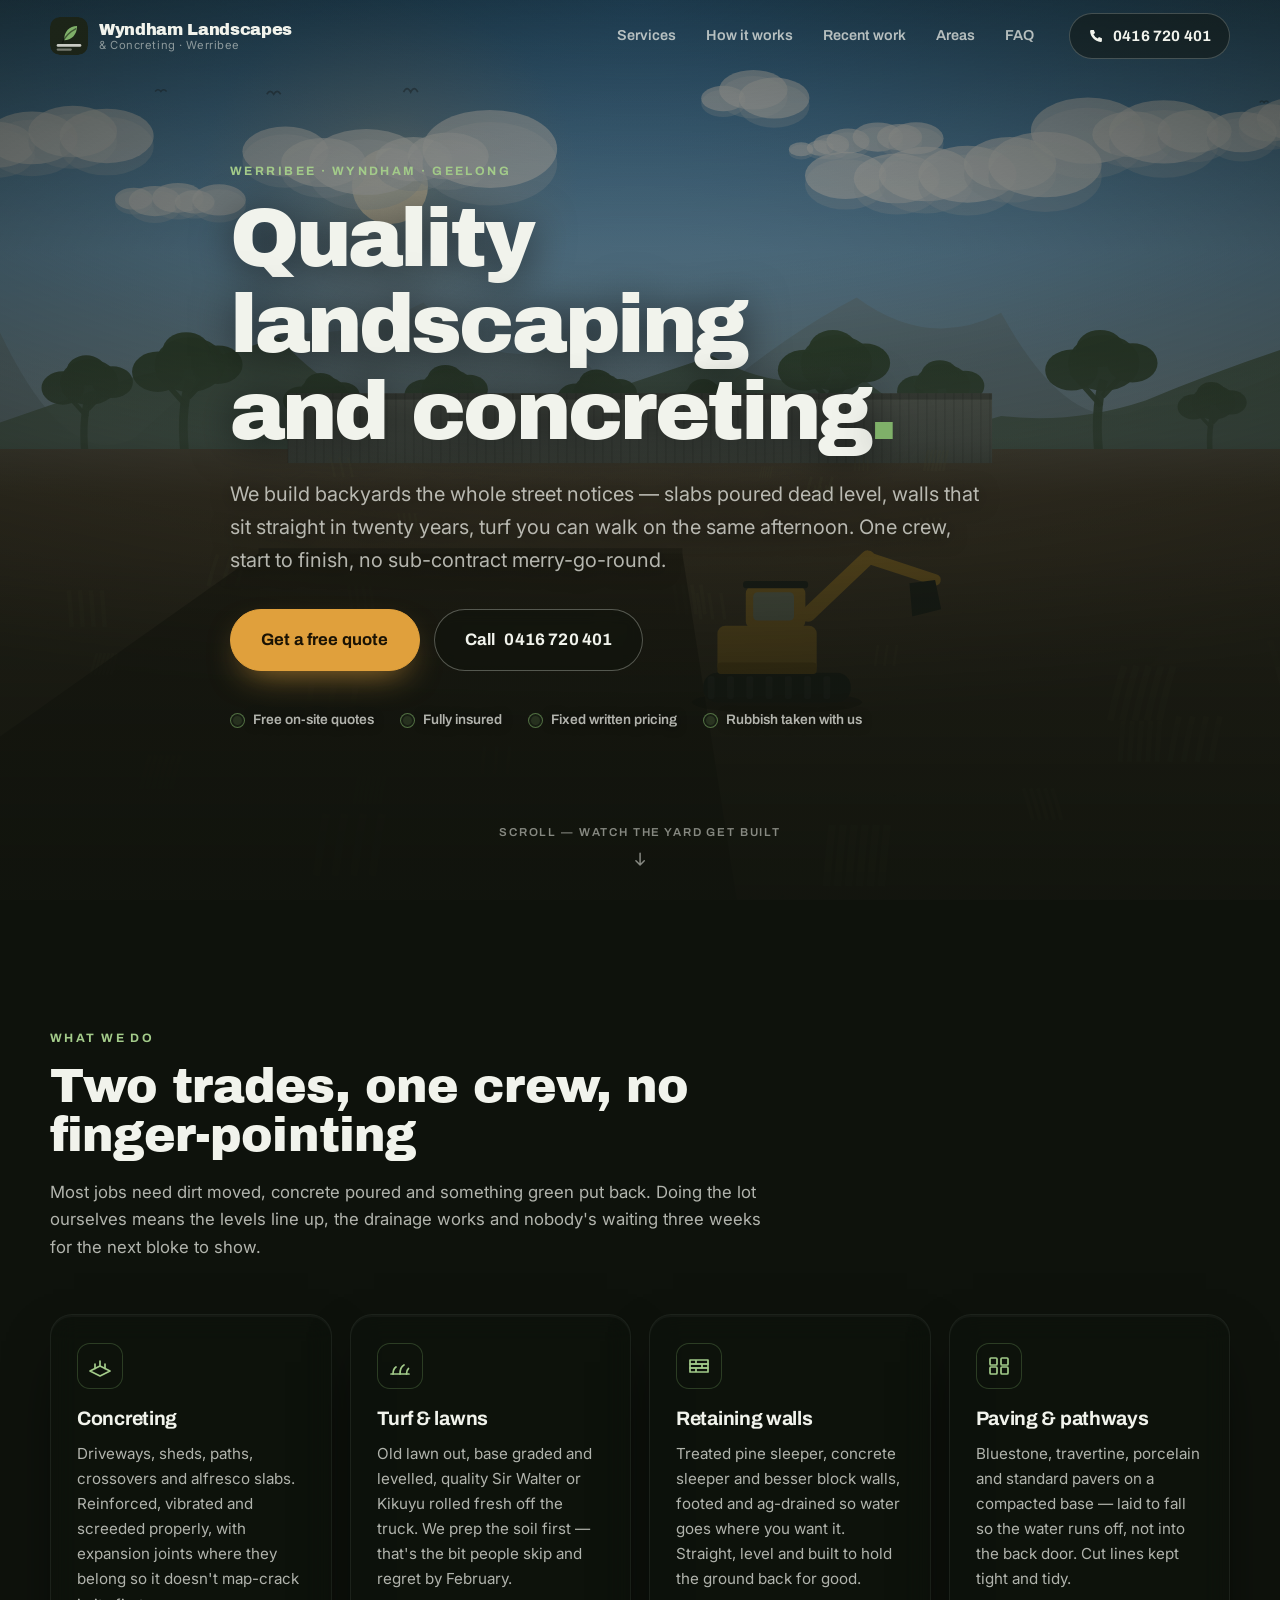
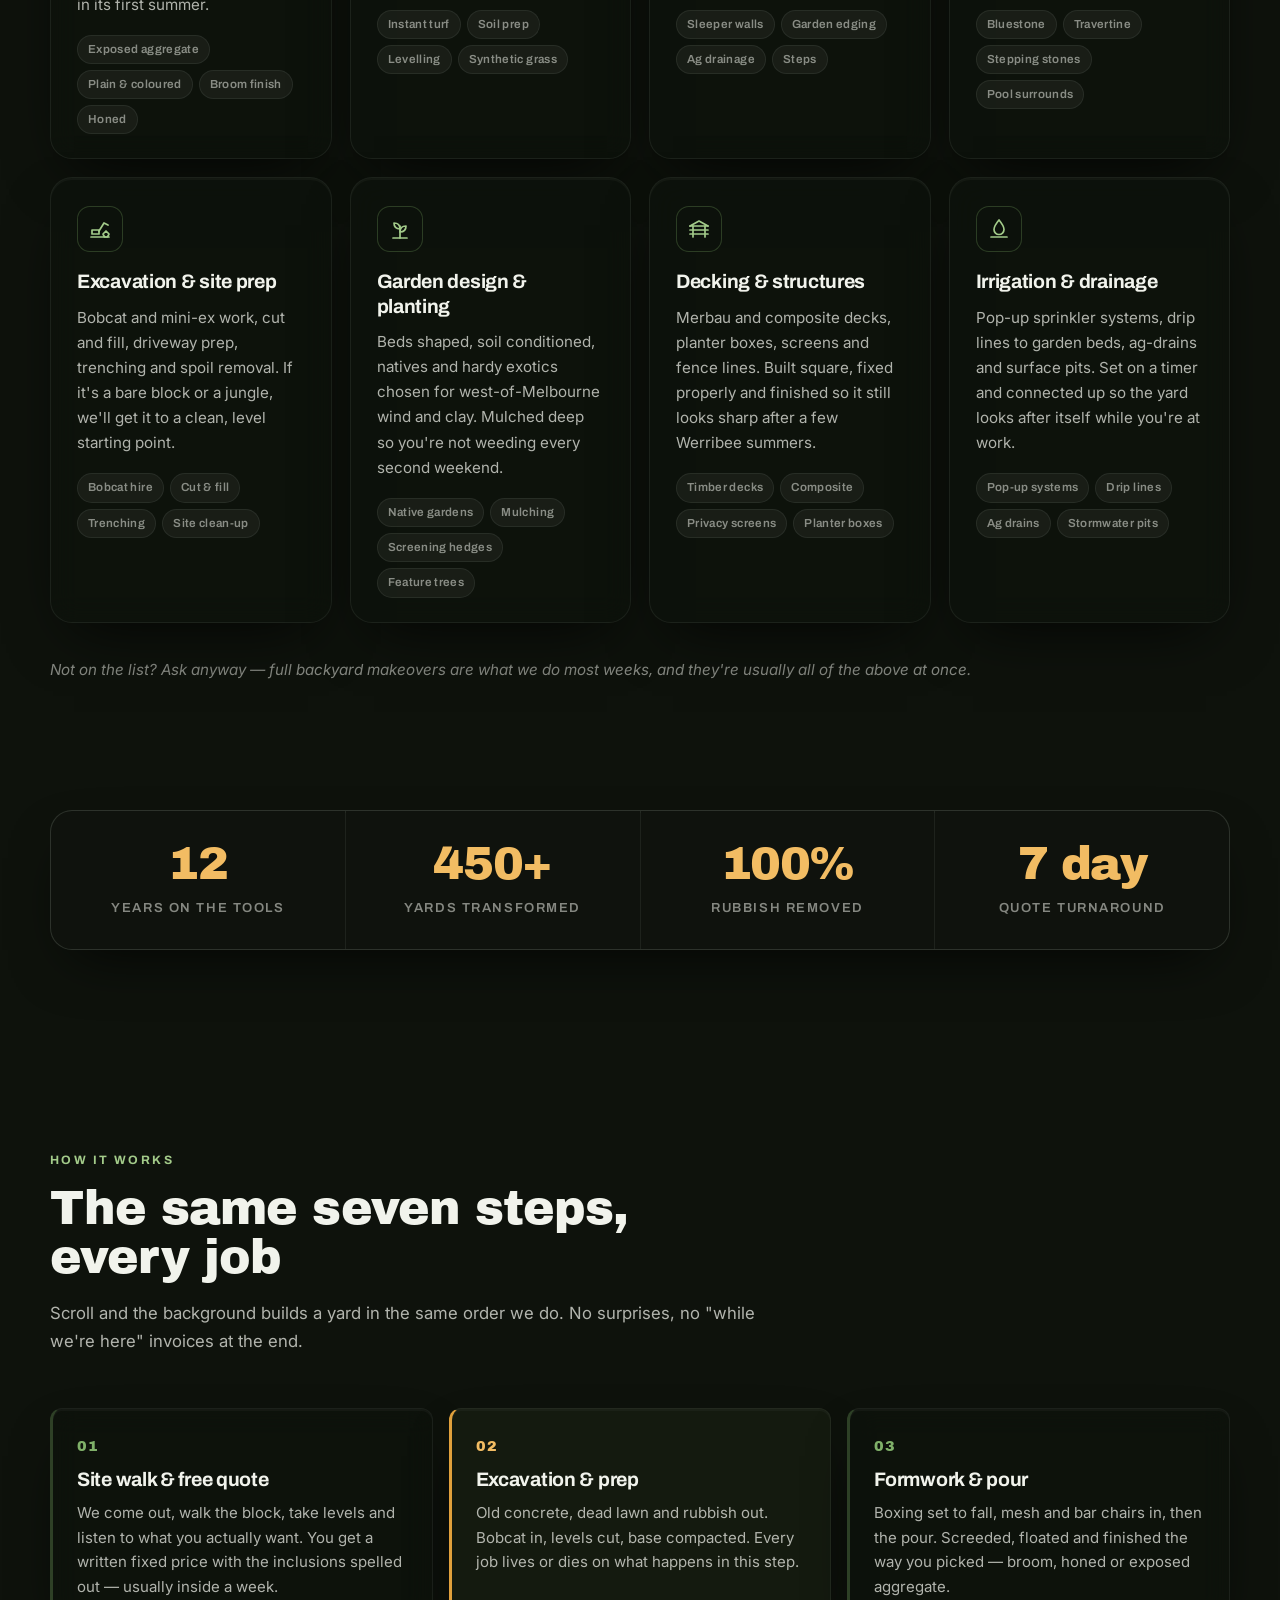
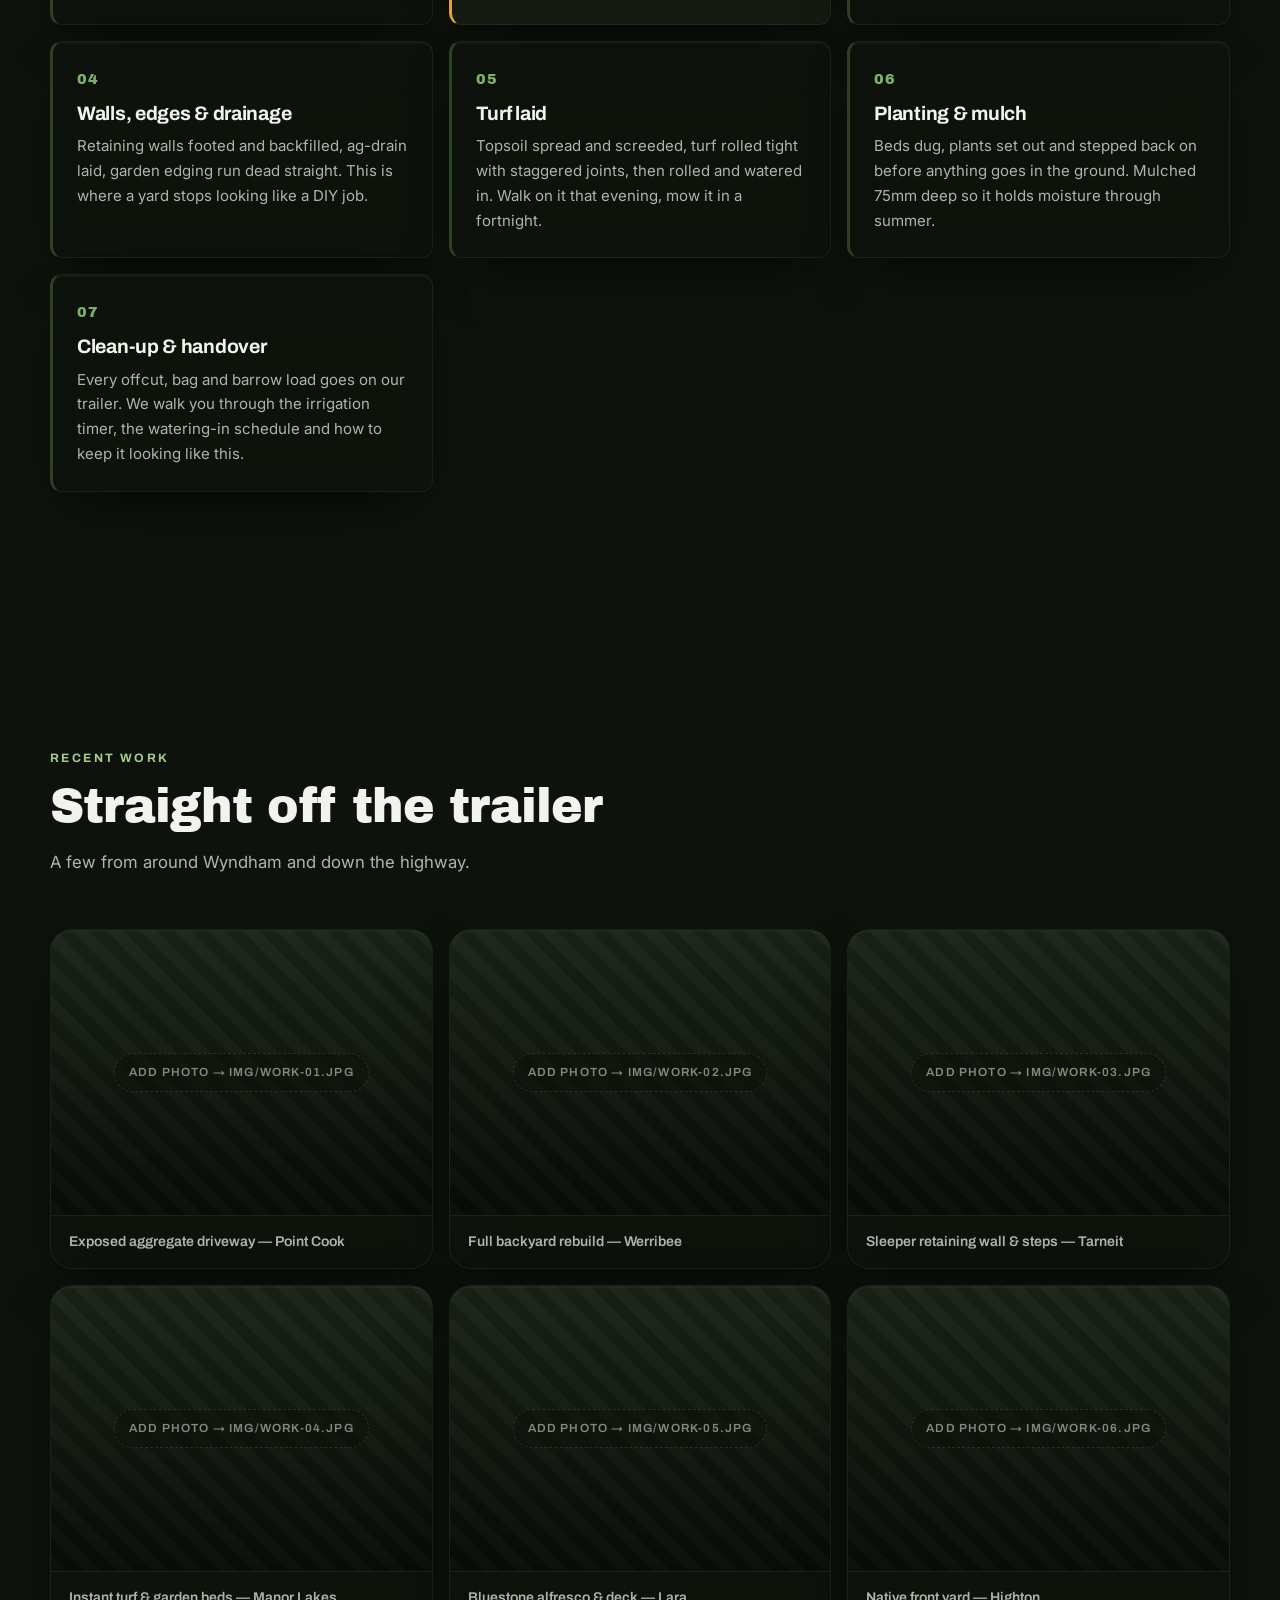
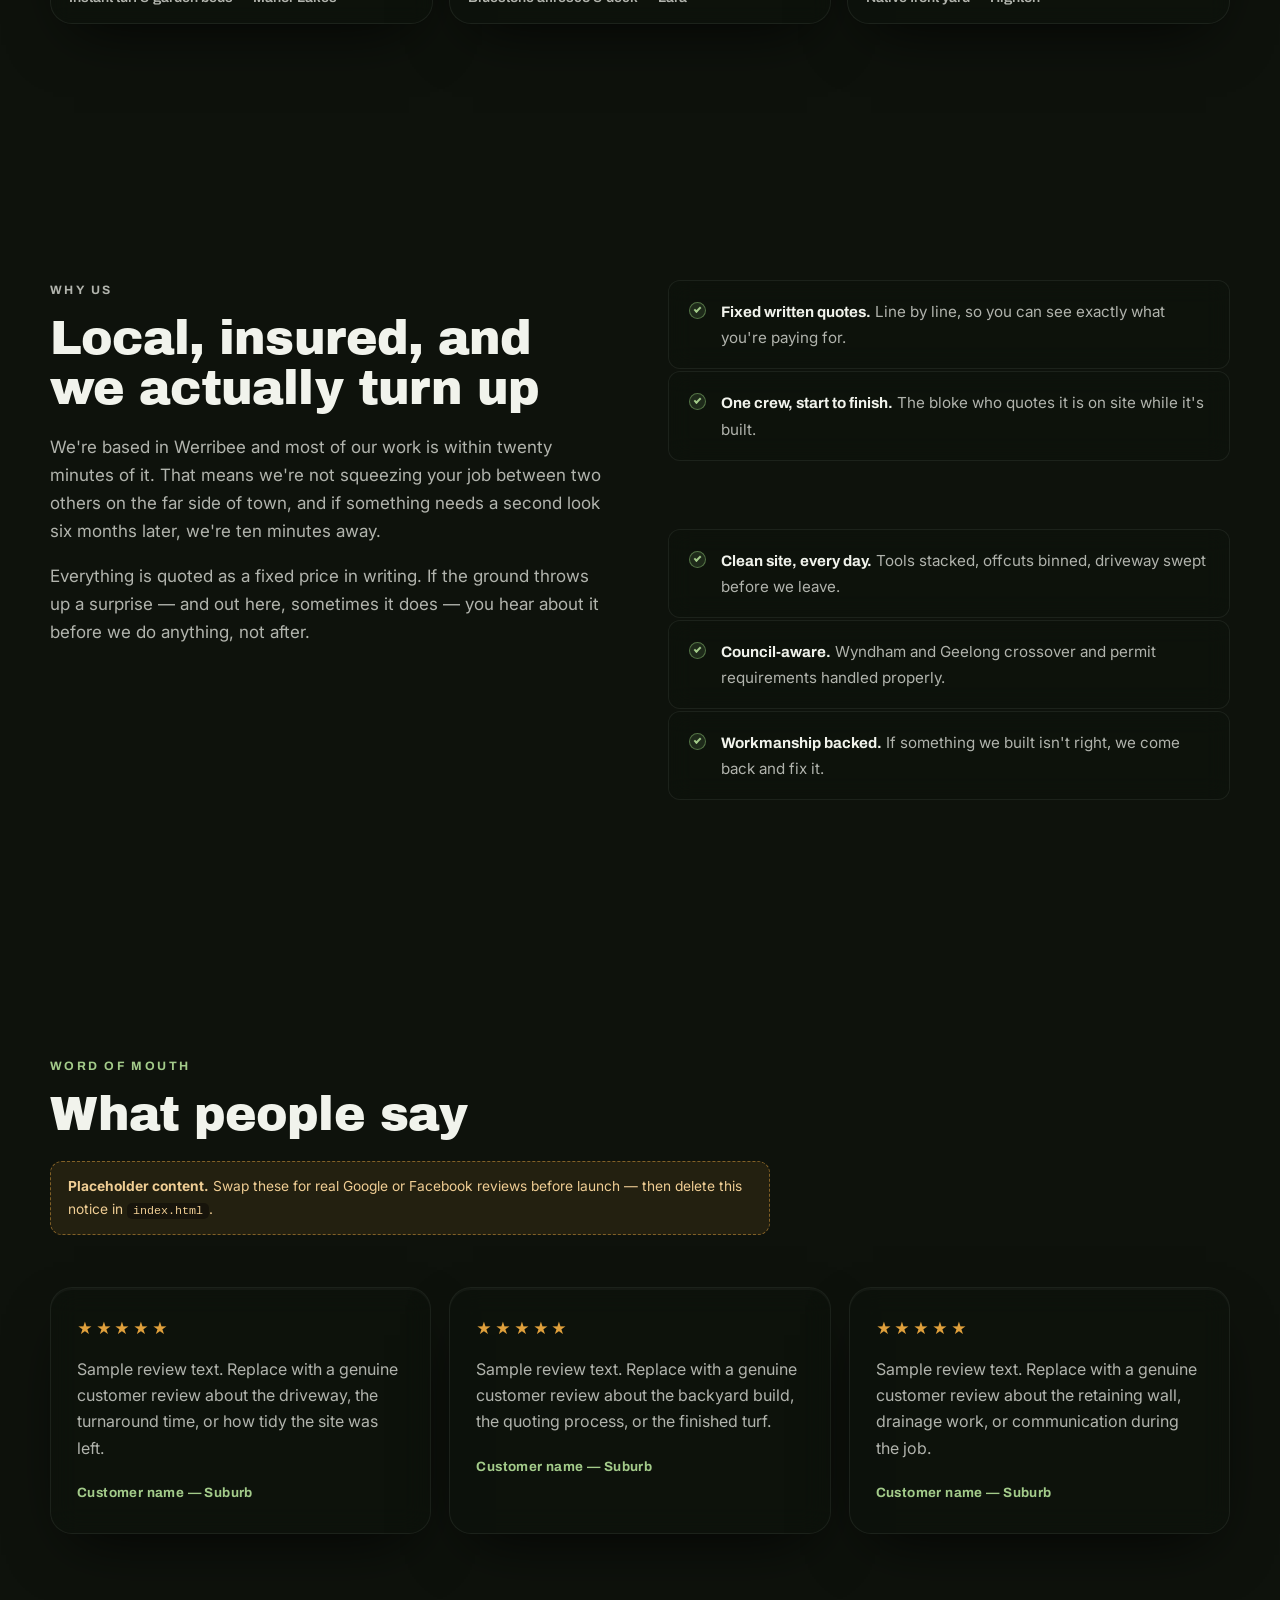
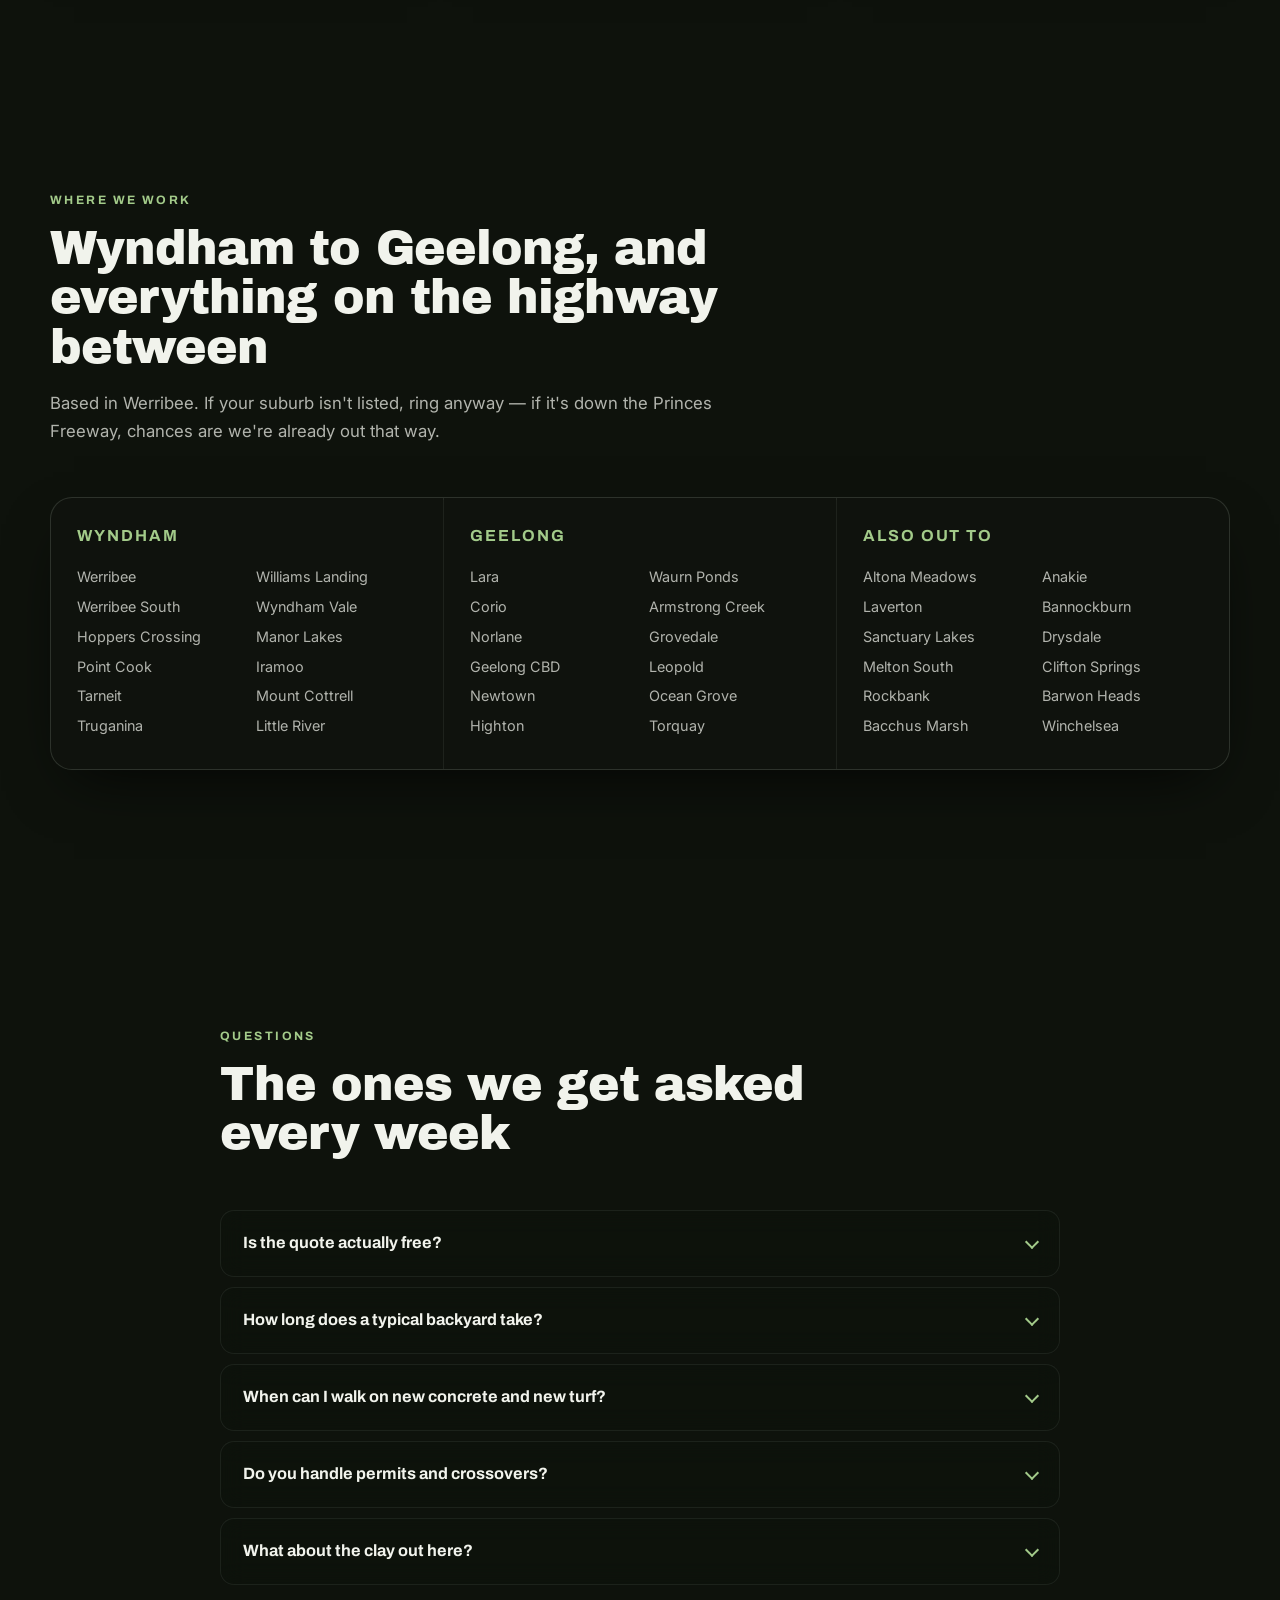
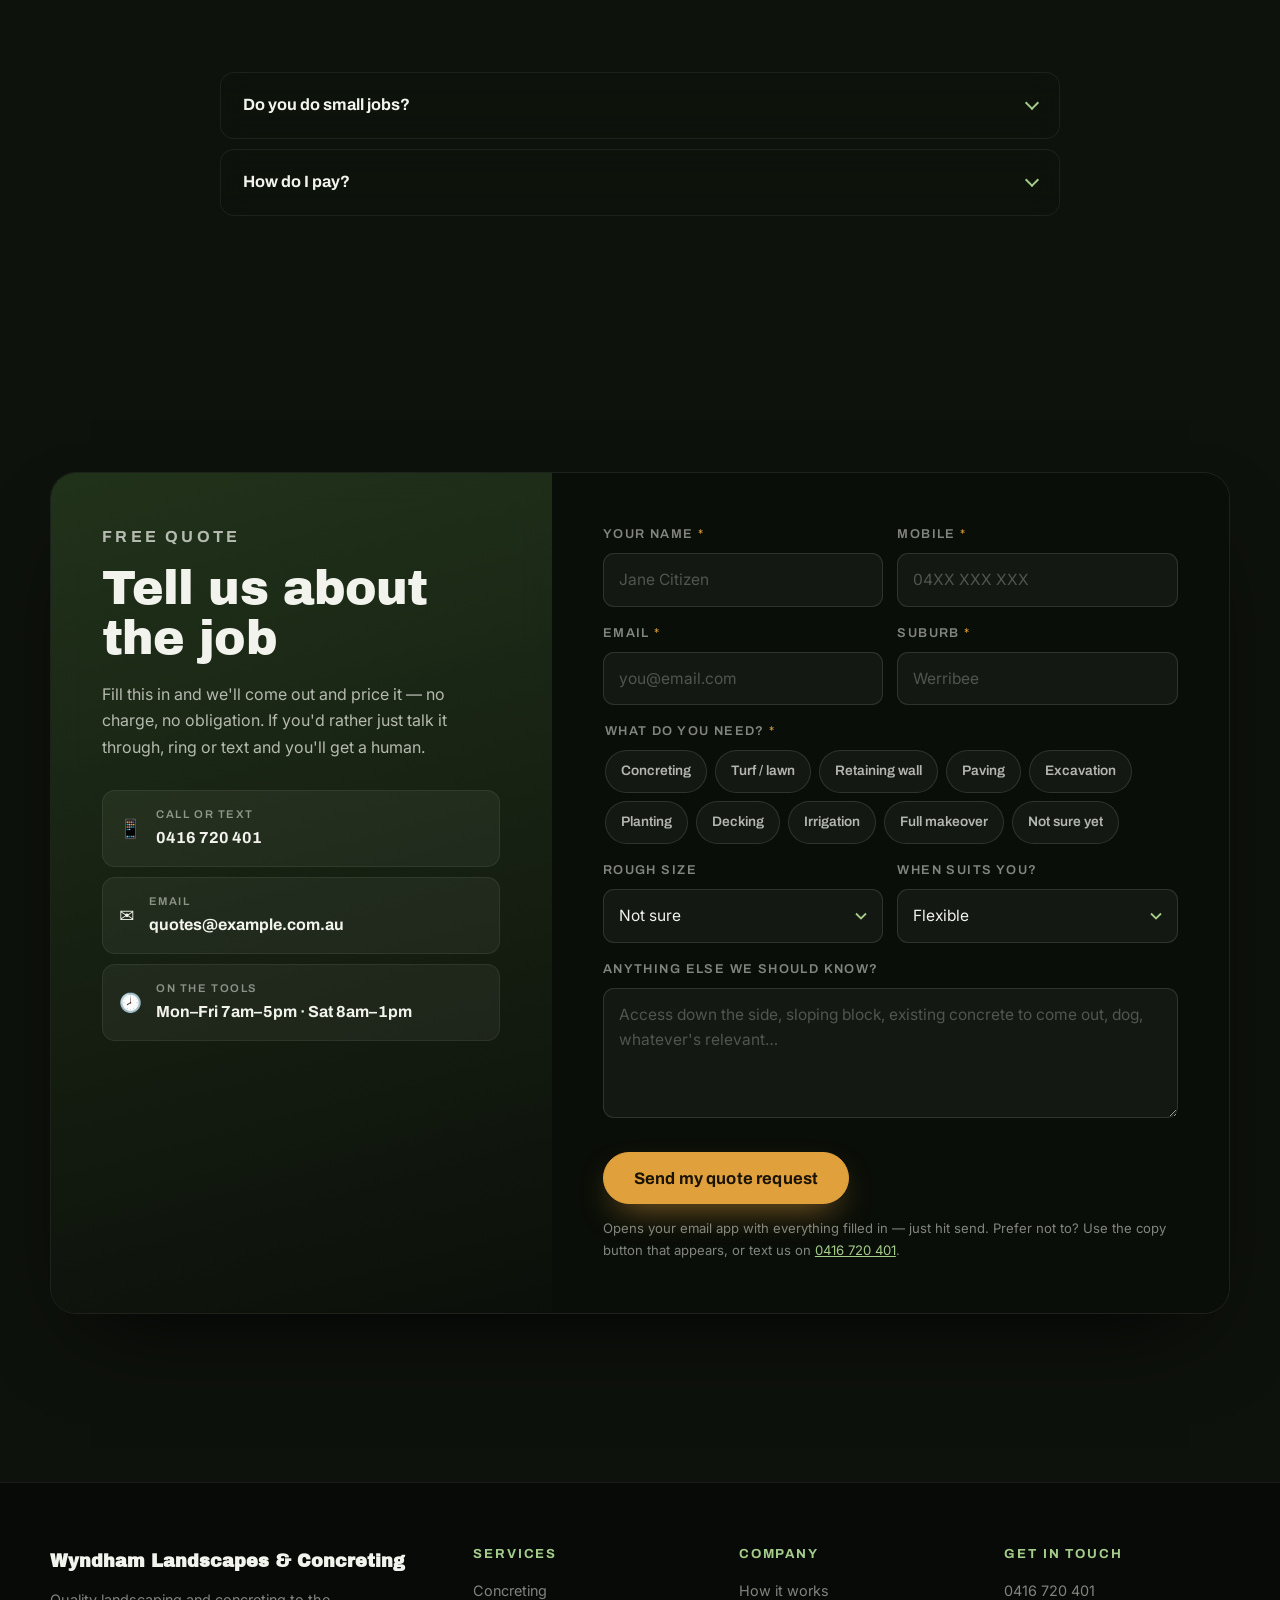
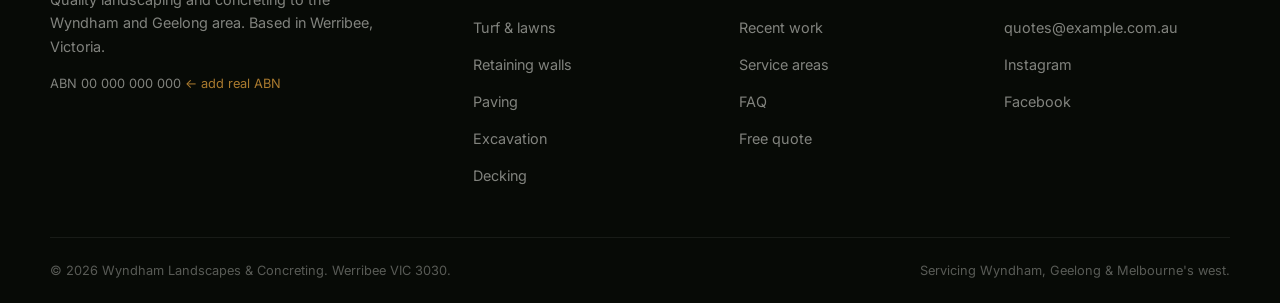
==== public/index.html @ dd9f4190 "Add files via upload" ====
<!DOCTYPE html>
<html lang="en-AU">
<head>
<meta charset="utf-8">
<meta name="viewport" content="width=device-width, initial-scale=1, viewport-fit=cover">
<meta name="theme-color" content="#0E120C">

<!-- ==========================================================================
     EDIT ME FIRST  —  everything that needs the real business details is
     either in this <head>, in the data-* attributes below, or in the CONFIG
     block at the top of site.js. Search the project for "PLACEHOLDER".
     ========================================================================== -->

<title>Wyndham Landscapes &amp; Concreting — Landscaping &amp; Concreting in Werribee, Wyndham &amp; Geelong</title>
<meta name="description" content="Quality landscaping and concreting to the Wyndham and Geelong area. Werribee-based. Turf, retaining walls, exposed aggregate, driveways, decking and full backyard builds. Free quotes — 0416 720 401.">
<meta name="keywords" content="landscaping Werribee, concreting Werribee, landscaper Wyndham, concreter Geelong, exposed aggregate Point Cook, retaining walls Tarneit, turf laying Hoppers Crossing">

<!-- PLACEHOLDER DOMAIN: find-and-replace www.example.com.au across index.html,
     robots.txt and sitemap.xml once the real domain is connected in Cloudflare. -->
<link rel="canonical" href="https://www.example.com.au/">

<meta property="og:type" content="website">
<meta property="og:url" content="https://www.example.com.au/">
<meta property="og:title" content="Wyndham Landscapes &amp; Concreting — Werribee">
<meta property="og:description" content="Quality landscaping and concreting to the Wyndham and Geelong area. Message us to organise a free quote.">
<meta property="og:locale" content="en_AU">
<meta name="twitter:card" content="summary_large_image">
<!-- Once you've got photos: save a 1200×630 crop as public/img/og.jpg and
     uncomment the next line so links shared to Facebook/WhatsApp show it.
<meta property="og:image" content="https://www.example.com.au/img/og.jpg">
-->

<link rel="icon" href="data:image/svg+xml,%3Csvg xmlns='http://www.w3.org/2000/svg' viewBox='0 0 32 32'%3E%3Crect width='32' height='32' rx='7' fill='%230E120C'/%3E%3Cpath d='M22 8c0 7-4.6 11.5-10.5 11.5C11.5 12.5 15.8 8 22 8z' fill='%237FB069'/%3E%3Crect x='6' y='22' width='20' height='2.4' rx='1.2' fill='%23C9CBC4'/%3E%3C/svg%3E">

<link rel="preconnect" href="https://fonts.googleapis.com">
<link rel="preconnect" href="https://fonts.gstatic.com" crossorigin>
<link href="https://fonts.googleapis.com/css2?family=Archivo:wght@500;600;700&family=Archivo+Black&family=Inter:wght@400;500;600&display=swap" rel="stylesheet">

<link rel="stylesheet" href="style.css">

<script type="application/ld+json">
{
  "@context": "https://schema.org",
  "@type": "LandscapingBusiness",
  "name": "Wyndham Landscapes & Concreting",
  "url": "https://www.example.com.au/",
  "description": "Quality landscaping and concreting to the Wyndham and Geelong area.",
  "telephone": "+61416720401",
  "email": "quotes@example.com.au",
  "address": { "@type": "PostalAddress", "addressLocality": "Werribee", "addressRegion": "VIC", "postalCode": "3030", "addressCountry": "AU" },
  "areaServed": ["Werribee","Point Cook","Tarneit","Hoppers Crossing","Wyndham Vale","Truganina","Williams Landing","Manor Lakes","Little River","Lara","Corio","Geelong","Torquay","Ocean Grove"],
  "priceRange": "$$",
  "openingHours": "Mo-Fr 07:00-17:00, Sa 08:00-13:00"
}
</script>
</head>

<body>

<!-- the scroll-driven landscape build animation -->
<canvas id="scene" aria-hidden="true"></canvas>
<div class="scene-scrim" aria-hidden="true"></div>

<a class="skip" href="#main">Skip to content</a>

<!-- ============================ HEADER ============================ -->
<header class="site-head" id="siteHead">
  <div class="wrap head-inner">
    <a class="brand" href="#top" aria-label="Wyndham Landscapes and Concreting — home">
      <svg class="brand-mark" viewBox="0 0 40 40" aria-hidden="true">
        <rect width="40" height="40" rx="10" fill="url(#bg)"/>
        <path d="M28.5 9.5c0 9.2-6 15-13.7 15C14.8 15.3 20.4 9.5 28.5 9.5z" fill="#7FB069"/>
        <path d="M13 27c3-6.5 8-11.5 14-14.5" stroke="#0E120C" stroke-width="1.6" stroke-linecap="round" opacity=".55" fill="none"/>
        <rect x="7" y="28.4" width="26" height="3" rx="1.5" fill="#C9CBC4"/>
        <rect x="7" y="33.2" width="16" height="2.2" rx="1.1" fill="#C9CBC4" opacity=".5"/>
        <defs><linearGradient id="bg" x1="0" y1="0" x2="40" y2="40">
          <stop offset="0" stop-color="#1C2418"/><stop offset="1" stop-color="#0B0E09"/>
        </linearGradient></defs>
      </svg>
      <span class="brand-text">
        <!-- PLACEHOLDER: swap for the real trading name -->
        <strong>Wyndham Landscapes</strong>
        <small>&amp; Concreting · Werribee</small>
      </span>
    </a>

    <nav class="nav" id="nav" aria-label="Primary">
      <a href="#services">Services</a>
      <a href="#process">How it works</a>
      <a href="#work">Recent work</a>
      <a href="#areas">Areas</a>
      <a href="#faq">FAQ</a>
      <a href="#quote" class="btn btn-ghost nav-quote">Free quote</a>
    </nav>

    <a class="btn btn-call" data-tel href="tel:+61416720401">
      <svg viewBox="0 0 20 20" aria-hidden="true" class="ico"><path d="M4.2 2.6h3.1l1.5 3.8-2 1.3a10.6 10.6 0 0 0 5.5 5.5l1.3-2 3.8 1.5v3.1a1.6 1.6 0 0 1-1.8 1.6C8.5 16.6 3.4 11.5 2.6 4.4A1.6 1.6 0 0 1 4.2 2.6z" fill="currentColor"/></svg>
      <span data-phone>0416 720 401</span>
    </a>

    <button class="burger" id="burger" aria-label="Menu" aria-expanded="false" aria-controls="nav">
      <span></span><span></span><span></span>
    </button>
  </div>
  <div class="head-progress" id="headProgress" aria-hidden="true"></div>
</header>

<!-- stage indicator tied to the background animation -->
<aside class="stage-rail" id="stageRail" aria-hidden="true">
  <ol>
    <li data-stage="0"><i></i><span>Site walk</span></li>
    <li data-stage="1"><i></i><span>Excavation</span></li>
    <li data-stage="2"><i></i><span>Concrete</span></li>
    <li data-stage="3"><i></i><span>Walls &amp; edges</span></li>
    <li data-stage="4"><i></i><span>Turf</span></li>
    <li data-stage="5"><i></i><span>Planting</span></li>
    <li data-stage="6"><i></i><span>Handover</span></li>
  </ol>
</aside>

<main id="main">
<span id="top"></span>

<!-- ============================ HERO ============================ -->
<section class="hero" id="hero">
  <div class="wrap hero-inner">
    <p class="eyebrow reveal">Werribee · Wyndham · Geelong</p>
    <h1 class="reveal">Quality landscaping<br>and concreting<span class="dot">.</span></h1>
    <p class="lede reveal">We build backyards the whole street notices — slabs poured dead level, walls that sit straight in twenty years, turf you can walk on the same afternoon. One crew, start to finish, no sub-contract merry-go-round.</p>
    <div class="hero-cta reveal">
      <a href="#quote" class="btn btn-primary btn-lg">Get a free quote</a>
      <a data-tel href="tel:+61416720401" class="btn btn-outline btn-lg">Call <span data-phone>0416 720 401</span></a>
    </div>
    <ul class="trust reveal">
      <li>Free on-site quotes</li>
      <li>Fully insured</li>
      <li>Fixed written pricing</li>
      <li>Rubbish taken with us</li>
    </ul>
  </div>
  <div class="scroll-cue" aria-hidden="true">
    <span>Scroll — watch the yard get built</span>
    <svg viewBox="0 0 24 24"><path d="M12 4v14m0 0-5-5m5 5 5-5" fill="none" stroke="currentColor" stroke-width="1.8" stroke-linecap="round" stroke-linejoin="round"/></svg>
  </div>
</section>

<!-- ============================ SERVICES ============================ -->
<section class="section" id="services">
  <div class="wrap">
    <header class="sec-head reveal">
      <p class="eyebrow">What we do</p>
      <h2>Two trades, one crew, no finger-pointing</h2>
      <p class="sec-sub">Most jobs need dirt moved, concrete poured and something green put back. Doing the lot ourselves means the levels line up, the drainage works and nobody's waiting three weeks for the next bloke to show.</p>
    </header>

    <div class="cards">
      <article class="card reveal">
        <div class="card-ico" data-ico="slab"></div>
        <h3>Concreting</h3>
        <p>Driveways, sheds, paths, crossovers and alfresco slabs. Reinforced, vibrated and screeded properly, with expansion joints where they belong so it doesn't map-crack in its first summer.</p>
        <ul class="tags"><li>Exposed aggregate</li><li>Plain &amp; coloured</li><li>Broom finish</li><li>Honed</li></ul>
      </article>

      <article class="card reveal">
        <div class="card-ico" data-ico="turf"></div>
        <h3>Turf &amp; lawns</h3>
        <p>Old lawn out, base graded and levelled, quality Sir Walter or Kikuyu rolled fresh off the truck. We prep the soil first — that's the bit people skip and regret by February.</p>
        <ul class="tags"><li>Instant turf</li><li>Soil prep</li><li>Levelling</li><li>Synthetic grass</li></ul>
      </article>

      <article class="card reveal">
        <div class="card-ico" data-ico="wall"></div>
        <h3>Retaining walls</h3>
        <p>Treated pine sleeper, concrete sleeper and besser block walls, footed and ag-drained so water goes where you want it. Straight, level and built to hold the ground back for good.</p>
        <ul class="tags"><li>Sleeper walls</li><li>Garden edging</li><li>Ag drainage</li><li>Steps</li></ul>
      </article>

      <article class="card reveal">
        <div class="card-ico" data-ico="paver"></div>
        <h3>Paving &amp; pathways</h3>
        <p>Bluestone, travertine, porcelain and standard pavers on a compacted base — laid to fall so the water runs off, not into the back door. Cut lines kept tight and tidy.</p>
        <ul class="tags"><li>Bluestone</li><li>Travertine</li><li>Stepping stones</li><li>Pool surrounds</li></ul>
      </article>

      <article class="card reveal">
        <div class="card-ico" data-ico="exca"></div>
        <h3>Excavation &amp; site prep</h3>
        <p>Bobcat and mini-ex work, cut and fill, driveway prep, trenching and spoil removal. If it's a bare block or a jungle, we'll get it to a clean, level starting point.</p>
        <ul class="tags"><li>Bobcat hire</li><li>Cut &amp; fill</li><li>Trenching</li><li>Site clean-up</li></ul>
      </article>

      <article class="card reveal">
        <div class="card-ico" data-ico="garden"></div>
        <h3>Garden design &amp; planting</h3>
        <p>Beds shaped, soil conditioned, natives and hardy exotics chosen for west-of-Melbourne wind and clay. Mulched deep so you're not weeding every second weekend.</p>
        <ul class="tags"><li>Native gardens</li><li>Mulching</li><li>Screening hedges</li><li>Feature trees</li></ul>
      </article>

      <article class="card reveal">
        <div class="card-ico" data-ico="deck"></div>
        <h3>Decking &amp; structures</h3>
        <p>Merbau and composite decks, planter boxes, screens and fence lines. Built square, fixed properly and finished so it still looks sharp after a few Werribee summers.</p>
        <ul class="tags"><li>Timber decks</li><li>Composite</li><li>Privacy screens</li><li>Planter boxes</li></ul>
      </article>

      <article class="card reveal">
        <div class="card-ico" data-ico="water"></div>
        <h3>Irrigation &amp; drainage</h3>
        <p>Pop-up sprinkler systems, drip lines to garden beds, ag-drains and surface pits. Set on a timer and connected up so the yard looks after itself while you're at work.</p>
        <ul class="tags"><li>Pop-up systems</li><li>Drip lines</li><li>Ag drains</li><li>Stormwater pits</li></ul>
      </article>
    </div>

    <p class="note reveal">Not on the list? Ask anyway — full backyard makeovers are what we do most weeks, and they're usually all of the above at once.</p>
  </div>
</section>

<!-- ============================ STATS ============================ -->
<section class="section section-tight" id="stats">
  <div class="wrap">
    <!-- PLACEHOLDER NUMBERS: set these to the real figures before going live -->
    <div class="stats reveal">
      <div class="stat"><strong data-count="12">12</strong><span>Years on the tools</span></div>
      <div class="stat"><strong data-count="450" data-suffix="+">450+</strong><span>Yards transformed</span></div>
      <div class="stat"><strong data-count="100" data-suffix="%">100%</strong><span>Rubbish removed</span></div>
      <div class="stat"><strong data-count="7" data-suffix=" day">7 day</strong><span>Quote turnaround</span></div>
    </div>
  </div>
</section>

<!-- ============================ PROCESS ============================ -->
<section class="section" id="process">
  <div class="wrap">
    <header class="sec-head reveal">
      <p class="eyebrow">How it works</p>
      <h2>The same seven steps, every job</h2>
      <p class="sec-sub">Scroll and the background builds a yard in the same order we do. No surprises, no "while we're here" invoices at the end.</p>
    </header>

    <ol class="steps">
      <li class="step reveal" data-step="0">
        <span class="step-n">01</span>
        <h3>Site walk &amp; free quote</h3>
        <p>We come out, walk the block, take levels and listen to what you actually want. You get a written fixed price with the inclusions spelled out — usually inside a week.</p>
      </li>
      <li class="step reveal" data-step="1">
        <span class="step-n">02</span>
        <h3>Excavation &amp; prep</h3>
        <p>Old concrete, dead lawn and rubbish out. Bobcat in, levels cut, base compacted. Every job lives or dies on what happens in this step.</p>
      </li>
      <li class="step reveal" data-step="2">
        <span class="step-n">03</span>
        <h3>Formwork &amp; pour</h3>
        <p>Boxing set to fall, mesh and bar chairs in, then the pour. Screeded, floated and finished the way you picked — broom, honed or exposed aggregate.</p>
      </li>
      <li class="step reveal" data-step="3">
        <span class="step-n">04</span>
        <h3>Walls, edges &amp; drainage</h3>
        <p>Retaining walls footed and backfilled, ag-drain laid, garden edging run dead straight. This is where a yard stops looking like a DIY job.</p>
      </li>
      <li class="step reveal" data-step="4">
        <span class="step-n">05</span>
        <h3>Turf laid</h3>
        <p>Topsoil spread and screeded, turf rolled tight with staggered joints, then rolled and watered in. Walk on it that evening, mow it in a fortnight.</p>
      </li>
      <li class="step reveal" data-step="5">
        <span class="step-n">06</span>
        <h3>Planting &amp; mulch</h3>
        <p>Beds dug, plants set out and stepped back on before anything goes in the ground. Mulched 75mm deep so it holds moisture through summer.</p>
      </li>
      <li class="step reveal" data-step="6">
        <span class="step-n">07</span>
        <h3>Clean-up &amp; handover</h3>
        <p>Every offcut, bag and barrow load goes on our trailer. We walk you through the irrigation timer, the watering-in schedule and how to keep it looking like this.</p>
      </li>
    </ol>
  </div>
</section>

<!-- ============================ RECENT WORK ============================ -->
<section class="section" id="work">
  <div class="wrap">
    <header class="sec-head reveal">
      <p class="eyebrow">Recent work</p>
      <h2>Straight off the trailer</h2>
      <p class="sec-sub">A few from around Wyndham and down the highway.</p>
    </header>

    <!-- ==================================================================
         PHOTOS: drop your Instagram shots into public/img/ named
         work-01.jpg … work-06.jpg and they'll replace these placeholders
         automatically. Landscape crops, roughly 1200×900, look best.
         ================================================================== -->
    <div class="gallery">
      <figure class="shot reveal" data-shot="1"><div class="shot-img" data-src="img/work-01.jpg"></div><figcaption>Exposed aggregate driveway — Point Cook</figcaption></figure>
      <figure class="shot reveal" data-shot="2"><div class="shot-img" data-src="img/work-02.jpg"></div><figcaption>Full backyard rebuild — Werribee</figcaption></figure>
      <figure class="shot reveal" data-shot="3"><div class="shot-img" data-src="img/work-03.jpg"></div><figcaption>Sleeper retaining wall &amp; steps — Tarneit</figcaption></figure>
      <figure class="shot reveal" data-shot="4"><div class="shot-img" data-src="img/work-04.jpg"></div><figcaption>Instant turf &amp; garden beds — Manor Lakes</figcaption></figure>
      <figure class="shot reveal" data-shot="5"><div class="shot-img" data-src="img/work-05.jpg"></div><figcaption>Bluestone alfresco &amp; deck — Lara</figcaption></figure>
      <figure class="shot reveal" data-shot="6"><div class="shot-img" data-src="img/work-06.jpg"></div><figcaption>Native front yard — Highton</figcaption></figure>
    </div>
  </div>
</section>

<!-- ============================ WHY US ============================ -->
<section class="section" id="why">
  <div class="wrap split">
    <div class="split-a reveal">
      <p class="eyebrow">Why us</p>
      <h2>Local, insured, and we actually turn up</h2>
      <p>We're based in Werribee and most of our work is within twenty minutes of it. That means we're not squeezing your job between two others on the far side of town, and if something needs a second look six months later, we're ten minutes away.</p>
      <p>Everything is quoted as a fixed price in writing. If the ground throws up a surprise — and out here, sometimes it does — you hear about it before we do anything, not after.</p>
    </div>
    <ul class="split-b checks">
      <li class="reveal"><strong>Fixed written quotes.</strong> Line by line, so you can see exactly what you're paying for.</li>
      <li class="reveal"><strong>One crew, start to finish.</strong> The bloke who quotes it is on site while it's built.</li>
      <li class="reveal"><strong>Fully insured.</strong> Public liability cover, certificates available on request.</li>
      <li class="reveal"><strong>Clean site, every day.</strong> Tools stacked, offcuts binned, driveway swept before we leave.</li>
      <li class="reveal"><strong>Council-aware.</strong> Wyndham and Geelong crossover and permit requirements handled properly.</li>
      <li class="reveal"><strong>Workmanship backed.</strong> If something we built isn't right, we come back and fix it.</li>
    </ul>
  </div>
</section>

<!-- ============================ TESTIMONIALS ============================ -->
<section class="section" id="reviews">
  <div class="wrap">
    <header class="sec-head reveal">
      <p class="eyebrow">Word of mouth</p>
      <h2>What people say</h2>
      <!-- ==================================================================
           PLACEHOLDER REVIEWS — these are written samples, NOT real customers.
           Replace the quotes and names with genuine Google / Facebook reviews
           before this site goes live, then delete the .placeholder-flag div.
           ================================================================== -->
      <div class="placeholder-flag reveal">
        <strong>Placeholder content.</strong> Swap these for real Google or Facebook reviews before launch — then delete this notice in <code>index.html</code>.
      </div>
    </header>

    <div class="quotes">
      <blockquote class="quote reveal">
        <div class="stars" aria-label="5 out of 5">★★★★★</div>
        <p>Sample review text. Replace with a genuine customer review about the driveway, the turnaround time, or how tidy the site was left.</p>
        <cite>Customer name — Suburb</cite>
      </blockquote>
      <blockquote class="quote reveal">
        <div class="stars" aria-label="5 out of 5">★★★★★</div>
        <p>Sample review text. Replace with a genuine customer review about the backyard build, the quoting process, or the finished turf.</p>
        <cite>Customer name — Suburb</cite>
      </blockquote>
      <blockquote class="quote reveal">
        <div class="stars" aria-label="5 out of 5">★★★★★</div>
        <p>Sample review text. Replace with a genuine customer review about the retaining wall, drainage work, or communication during the job.</p>
        <cite>Customer name — Suburb</cite>
      </blockquote>
    </div>
  </div>
</section>

<!-- ============================ AREAS ============================ -->
<section class="section" id="areas">
  <div class="wrap">
    <header class="sec-head reveal">
      <p class="eyebrow">Where we work</p>
      <h2>Wyndham to Geelong, and everything on the highway between</h2>
      <p class="sec-sub">Based in Werribee. If your suburb isn't listed, ring anyway — if it's down the Princes Freeway, chances are we're already out that way.</p>
    </header>

    <div class="area-grid reveal">
      <div class="area-col">
        <h3>Wyndham</h3>
        <ul><li>Werribee</li><li>Werribee South</li><li>Hoppers Crossing</li><li>Point Cook</li><li>Tarneit</li><li>Truganina</li><li>Williams Landing</li><li>Wyndham Vale</li><li>Manor Lakes</li><li>Iramoo</li><li>Mount Cottrell</li><li>Little River</li></ul>
      </div>
      <div class="area-col">
        <h3>Geelong</h3>
        <ul><li>Lara</li><li>Corio</li><li>Norlane</li><li>Geelong CBD</li><li>Newtown</li><li>Highton</li><li>Waurn Ponds</li><li>Armstrong Creek</li><li>Grovedale</li><li>Leopold</li><li>Ocean Grove</li><li>Torquay</li></ul>
      </div>
      <div class="area-col">
        <h3>Also out to</h3>
        <ul><li>Altona Meadows</li><li>Laverton</li><li>Sanctuary Lakes</li><li>Melton South</li><li>Rockbank</li><li>Bacchus Marsh</li><li>Anakie</li><li>Bannockburn</li><li>Drysdale</li><li>Clifton Springs</li><li>Barwon Heads</li><li>Winchelsea</li></ul>
      </div>
    </div>
  </div>
</section>

<!-- ============================ FAQ ============================ -->
<section class="section" id="faq">
  <div class="wrap narrow">
    <header class="sec-head reveal">
      <p class="eyebrow">Questions</p>
      <h2>The ones we get asked every week</h2>
    </header>

    <div class="faq">
      <details class="reveal"><summary>Is the quote actually free?</summary><div><p>Yes. We come out, measure up and give you a written fixed price. No call-out fee, no obligation, and we don't do the "sign today or the price goes up" routine.</p></div></details>
      <details class="reveal"><summary>How long does a typical backyard take?</summary><div><p>A standard new-estate backyard — slab, wall, turf and beds — is usually five to eight working days on site. Concrete needs curing time in the middle of that, so allow a fortnight end to end. Weather out here can add a day or two.</p></div></details>
      <details class="reveal"><summary>When can I walk on new concrete and new turf?</summary><div><p>Turf, the same evening — light foot traffic only for the first fortnight while it roots in. Concrete, 24–48 hours for walking and seven days before you park a car on it. Full strength is 28 days, and we'll leave you a curing rundown.</p></div></details>
      <details class="reveal"><summary>Do you handle permits and crossovers?</summary><div><p>We work with both Wyndham City and Geelong council requirements regularly, including vehicle crossovers. We'll tell you upfront what's needed for your job and what it costs — it's on the quote, not a surprise later.</p></div></details>
      <details class="reveal"><summary>What about the clay out here?</summary><div><p>Most of Wyndham is reactive clay, which is exactly why base prep and drainage matter more here than they do closer to town. We compact properly, use ag-drain behind walls and set falls away from the house. It's not glamorous work but it's the reason things stay put.</p></div></details>
      <details class="reveal"><summary>Do you take the rubbish away?</summary><div><p>Always. Spoil, old concrete, offcuts, empty bags — it leaves on our trailer. You shouldn't have to book a skip to finish someone else's job.</p></div></details>
      <details class="reveal"><summary>Do you do small jobs?</summary><div><p>Yep. A path, a few square metres of turf, one wall, a garden clean-up — happy to price it. Small jobs are how most of our big ones started.</p></div></details>
      <details class="reveal"><summary>How do I pay?</summary><div><p>Deposit to lock in the date, progress payment at a milestone on larger builds, balance on completion once you've walked it with us and you're happy. Bank transfer or card.</p></div></details>
    </div>
  </div>
</section>

<!-- ============================ QUOTE FORM ============================ -->
<section class="section" id="quote">
  <div class="wrap">
    <div class="quote-panel">
      <div class="quote-intro reveal">
        <p class="eyebrow">Free quote</p>
        <h2>Tell us about the job</h2>
        <p>Fill this in and we'll come out and price it — no charge, no obligation. If you'd rather just talk it through, ring or text and you'll get a human.</p>

        <div class="contact-lines">
          <a class="contact-line" data-tel href="tel:+61416720401">
            <span class="cl-ico">📱</span>
            <span><small>Call or text</small><strong data-phone>0416 720 401</strong></span>
          </a>
          <a class="contact-line" data-mailto href="mailto:quotes@example.com.au">
            <span class="cl-ico">✉️</span>
            <span><small>Email</small><strong data-email>quotes@example.com.au</strong></span>
          </a>
          <div class="contact-line static">
            <span class="cl-ico">🕗</span>
            <span><small>On the tools</small><strong>Mon–Fri 7am–5pm · Sat 8am–1pm</strong></span>
          </div>
        </div>
      </div>

      <form class="quote-form reveal" id="quoteForm" novalidate>
        <div class="row">
          <label class="field">
            <span>Your name <b aria-hidden="true">*</b></span>
            <input type="text" name="name" autocomplete="name" required placeholder="Jane Citizen">
            <em class="err" data-err></em>
          </label>
          <label class="field">
            <span>Mobile <b aria-hidden="true">*</b></span>
            <input type="tel" name="phone" autocomplete="tel" required placeholder="04XX XXX XXX" inputmode="tel">
            <em class="err" data-err></em>
          </label>
        </div>

        <div class="row">
          <label class="field">
            <span>Email <b aria-hidden="true">*</b></span>
            <input type="email" name="email" autocomplete="email" required placeholder="you@email.com">
            <em class="err" data-err></em>
          </label>
          <label class="field">
            <span>Suburb <b aria-hidden="true">*</b></span>
            <input type="text" name="suburb" autocomplete="address-level2" required placeholder="Werribee">
            <em class="err" data-err></em>
          </label>
        </div>

        <fieldset class="field">
          <legend>What do you need? <b aria-hidden="true">*</b></legend>
          <div class="chips">
            <label class="chip"><input type="checkbox" name="service" value="Concreting"><span>Concreting</span></label>
            <label class="chip"><input type="checkbox" name="service" value="Turf / lawn"><span>Turf / lawn</span></label>
            <label class="chip"><input type="checkbox" name="service" value="Retaining wall"><span>Retaining wall</span></label>
            <label class="chip"><input type="checkbox" name="service" value="Paving"><span>Paving</span></label>
            <label class="chip"><input type="checkbox" name="service" value="Excavation"><span>Excavation</span></label>
            <label class="chip"><input type="checkbox" name="service" value="Planting / garden"><span>Planting</span></label>
            <label class="chip"><input type="checkbox" name="service" value="Decking"><span>Decking</span></label>
            <label class="chip"><input type="checkbox" name="service" value="Irrigation / drainage"><span>Irrigation</span></label>
            <label class="chip"><input type="checkbox" name="service" value="Full backyard makeover"><span>Full makeover</span></label>
            <label class="chip"><input type="checkbox" name="service" value="Not sure yet"><span>Not sure yet</span></label>
          </div>
          <em class="err" data-err></em>
        </fieldset>

        <div class="row">
          <label class="field">
            <span>Rough size</span>
            <select name="size">
              <option value="">Not sure</option>
              <option>Under 20m² — small path or patch</option>
              <option>20–50m² — courtyard or driveway</option>
              <option>50–150m² — standard backyard</option>
              <option>150m²+ — full block or acreage</option>
            </select>
          </label>
          <label class="field">
            <span>When suits you?</span>
            <select name="timing">
              <option value="">Flexible</option>
              <option>ASAP — it's urgent</option>
              <option>Next few weeks</option>
              <option>1–3 months out</option>
              <option>Just pricing it up for now</option>
            </select>
          </label>
        </div>

        <label class="field">
          <span>Anything else we should know?</span>
          <textarea name="details" rows="4" placeholder="Access down the side, sloping block, existing concrete to come out, dog, whatever's relevant…"></textarea>
        </label>

        <div class="form-actions">
          <button type="submit" class="btn btn-primary btn-lg">Send my quote request</button>
          <p class="form-fine">Opens your email app with everything filled in — just hit send. Prefer not to? Use the copy button that appears, or text us on <a data-tel href="tel:+61416720401"><span data-phone>0416 720 401</span></a>.</p>
        </div>

        <div class="sent" id="sentBox" hidden role="status">
          <h3>Your email is ready to go ✅</h3>
          <p>We've opened your email app with the details filled in — <strong>hit send and it's on its way.</strong> Nothing happened? Copy the details below and send them to <a data-mailto href="mailto:quotes@example.com.au"><span data-email>quotes@example.com.au</span></a>, or just text us.</p>
          <div class="sent-actions">
            <button type="button" class="btn btn-outline" id="copyBtn">Copy the details</button>
            <a class="btn btn-outline" id="smsBtn" href="#">Send as a text instead</a>
            <button type="button" class="btn btn-ghost" id="resetBtn">Start again</button>
          </div>
          <pre class="sent-pre" id="sentPre"></pre>
        </div>
      </form>
    </div>
  </div>
</section>
</main>

<!-- ============================ FOOTER ============================ -->
<footer class="site-foot">
  <div class="wrap foot-inner">
    <div class="foot-brand">
      <strong>Wyndham Landscapes &amp; Concreting</strong>
      <p>Quality landscaping and concreting to the Wyndham and Geelong area. Based in Werribee, Victoria.</p>
      <p class="abn">ABN 00 000 000 000 <span class="ph">← add real ABN</span></p>
    </div>
    <div class="foot-col">
      <h4>Services</h4>
      <ul><li><a href="#services">Concreting</a></li><li><a href="#services">Turf &amp; lawns</a></li><li><a href="#services">Retaining walls</a></li><li><a href="#services">Paving</a></li><li><a href="#services">Excavation</a></li><li><a href="#services">Decking</a></li></ul>
    </div>
    <div class="foot-col">
      <h4>Company</h4>
      <ul><li><a href="#process">How it works</a></li><li><a href="#work">Recent work</a></li><li><a href="#areas">Service areas</a></li><li><a href="#faq">FAQ</a></li><li><a href="#quote">Free quote</a></li></ul>
    </div>
    <div class="foot-col">
      <h4>Get in touch</h4>
      <ul>
        <li><a data-tel href="tel:+61416720401"><span data-phone>0416 720 401</span></a></li>
        <li><a data-mailto href="mailto:quotes@example.com.au"><span data-email>quotes@example.com.au</span></a></li>
        <li><a href="#" data-insta rel="noopener">Instagram</a></li>
        <li><a href="#" data-fb rel="noopener">Facebook</a></li>
      </ul>
    </div>
  </div>
  <div class="wrap foot-base">
    <p>© <span id="year">2026</span> Wyndham Landscapes &amp; Concreting. Werribee VIC 3030.</p>
    <p>Servicing Wyndham, Geelong &amp; Melbourne's west.</p>
  </div>
</footer>

<!-- sticky call bar, phones only -->
<div class="call-bar" aria-hidden="false">
  <a data-tel href="tel:+61416720401" class="btn btn-primary">Call <span data-phone>0416 720 401</span></a>
  <a href="#quote" class="btn btn-outline">Free quote</a>
</div>

<script src="scene.js"></script>
<script src="site.js"></script>
</body>
</html>
---- public/style.css ----
/* ==========================================================================
   Wyndham Landscapes & Concreting
   Dark site sitting over a scroll-driven canvas landscape.
   ========================================================================== */

:root{
  --basalt:#0E120C;
  --basalt-2:#141A11;
  --soil:#251E15;
  --eucalypt:#2F5D3A;
  --fern:#7FB069;
  --fern-2:#A3CB8A;
  --concrete:#C9CBC4;
  --limestone:#EFEDE6;
  --brass:#E0A03C;
  --brass-2:#F2BC63;
  --clay:#B4643C;

  --ink:#F1F3EC;
  --ink-soft:rgba(241,243,236,.72);
  --ink-dim:rgba(241,243,236,.52);
  --line:rgba(241,243,236,.12);
  --line-soft:rgba(241,243,236,.07);

  --panel:rgba(14,18,12,.78);
  --panel-solid:rgba(14,18,12,.93);

  --display:'Archivo Black','Archivo',system-ui,-apple-system,'Segoe UI',sans-serif;
  --sans:'Inter',system-ui,-apple-system,'Segoe UI',Roboto,sans-serif;
  --cond:'Archivo',system-ui,sans-serif;

  --r:16px;
  --r-lg:22px;
  --wrap:1180px;
  --head-h:72px;

  --shadow:0 24px 60px -24px rgba(0,0,0,.85), 0 2px 0 rgba(255,255,255,.03) inset;
}

*,*::before,*::after{box-sizing:border-box}

html{
  scroll-behavior:smooth;
  scroll-padding-top:calc(var(--head-h) + 16px);
  -webkit-text-size-adjust:100%;
}
@media (prefers-reduced-motion:reduce){ html{scroll-behavior:auto} }

body{
  margin:0;
  font-family:var(--sans);
  font-size:17px;
  line-height:1.65;
  color:var(--ink);
  background:var(--basalt);
  overflow-x:hidden;
  -webkit-font-smoothing:antialiased;
}

img{max-width:100%;display:block}
a{color:inherit}

.wrap{width:min(100% - 40px,var(--wrap));margin-inline:auto}
.wrap.narrow{width:min(100% - 40px,840px)}

.skip{
  position:absolute;left:-9999px;top:0;z-index:200;
  background:var(--brass);color:#1a1204;padding:12px 18px;border-radius:0 0 10px 0;font-weight:600;
}
.skip:focus{left:0}

/* ---------- canvas backdrop ---------- */
#scene{
  position:fixed;inset:0;width:100%;height:100%;
  z-index:0;display:block;
  background:#8FB8D8;
}
.scene-scrim{
  position:fixed;inset:0;z-index:1;pointer-events:none;
  background:
    radial-gradient(120% 80% at 50% 0%,rgba(14,18,12,.10) 0%,rgba(14,18,12,.55) 55%,rgba(14,18,12,.80) 100%),
    linear-gradient(180deg,rgba(14,18,12,.55) 0%,rgba(14,18,12,.12) 28%,rgba(14,18,12,.12) 62%,rgba(14,18,12,.62) 100%);
}
main,.site-head,.site-foot,.stage-rail,.call-bar{position:relative;z-index:2}

/* ---------- typography ---------- */
h1,h2,h3,h4{margin:0;font-family:var(--display);font-weight:400;letter-spacing:-.02em;line-height:1.04}
h1{font-size:clamp(2.6rem,7.2vw,5.2rem);letter-spacing:-.035em}
h2{font-size:clamp(1.9rem,3.7vw,3rem)}
h3{font-family:var(--cond);font-weight:700;font-size:1.22rem;letter-spacing:-.015em;line-height:1.25}
h4{font-family:var(--cond);font-weight:700;font-size:.82rem;text-transform:uppercase;letter-spacing:.14em}
p{margin:0 0 1em}
p:last-child{margin-bottom:0}

.eyebrow{
  font-family:var(--cond);font-weight:700;font-size:.76rem;
  text-transform:uppercase;letter-spacing:.2em;
  color:var(--fern-2);margin:0 0 14px;
}
.dot{color:var(--fern)}

/* ---------- buttons ---------- */
.btn{
  --bg:transparent;--fg:var(--ink);--bd:var(--line);
  display:inline-flex;align-items:center;justify-content:center;gap:9px;
  padding:12px 20px;border-radius:999px;border:1px solid var(--bd);
  background:var(--bg);color:var(--fg);
  font-family:var(--cond);font-weight:700;font-size:.94rem;letter-spacing:.01em;
  text-decoration:none;cursor:pointer;white-space:nowrap;
  transition:transform .18s cubic-bezier(.2,.8,.3,1),background .18s,border-color .18s,box-shadow .18s,color .18s;
}
.btn:hover{transform:translateY(-2px)}
.btn:active{transform:translateY(0)}
.btn-lg{padding:16px 30px;font-size:1.04rem}

.btn-primary{--bg:var(--brass);--fg:#1B1304;--bd:var(--brass);box-shadow:0 14px 34px -14px rgba(224,160,60,.75)}
.btn-primary:hover{--bg:var(--brass-2);--bd:var(--brass-2);box-shadow:0 18px 42px -14px rgba(224,160,60,.9)}

.btn-outline{--bd:rgba(241,243,236,.3);backdrop-filter:blur(8px);background:rgba(14,18,12,.4)}
.btn-outline:hover{--bd:var(--fern);color:var(--fern-2)}

.btn-ghost{--bd:transparent;color:var(--ink-soft)}
.btn-ghost:hover{color:var(--ink);--bd:var(--line)}

.btn-call{--bd:rgba(241,243,236,.22);background:rgba(14,18,12,.5);padding:10px 18px}
.btn-call:hover{--bd:var(--fern);color:var(--fern-2)}
.ico{width:16px;height:16px;flex:none}

:where(a,button,input,select,textarea,summary):focus-visible{
  outline:2px solid var(--brass-2);outline-offset:3px;border-radius:6px;
}

/* ---------- header ---------- */
.site-head{
  position:fixed;top:0;left:0;right:0;height:var(--head-h);z-index:60;
  transition:background .3s,border-color .3s,backdrop-filter .3s;
  border-bottom:1px solid transparent;
}
.site-head.stuck{
  background:rgba(10,13,9,.82);
  backdrop-filter:blur(16px) saturate(1.2);
  border-bottom-color:var(--line-soft);
}
.site-head.hide{transform:translateY(-100%);transition:transform .35s ease,background .3s}
.head-inner{display:flex;align-items:center;gap:22px;height:var(--head-h)}

.brand{display:flex;align-items:center;gap:11px;text-decoration:none;margin-right:auto}
.brand-mark{width:38px;height:38px;flex:none;border-radius:10px}
.brand-text{display:flex;flex-direction:column;line-height:1.1}
.brand-text strong{font-family:var(--display);font-weight:400;font-size:1.02rem;letter-spacing:-.02em}
.brand-text small{font-size:.7rem;color:var(--ink-dim);letter-spacing:.05em}

.nav{display:flex;align-items:center;gap:4px}
.nav a{
  padding:9px 13px;border-radius:999px;text-decoration:none;
  font-family:var(--cond);font-weight:600;font-size:.9rem;color:var(--ink-soft);
  transition:color .2s,background .2s;
}
.nav a:hover{color:var(--ink);background:rgba(241,243,236,.07)}
.nav a.active{color:var(--fern-2)}
.nav .nav-quote{display:none}

.burger{display:none;width:44px;height:44px;border:1px solid var(--line);border-radius:12px;background:rgba(14,18,12,.5);cursor:pointer;padding:0;flex-direction:column;align-items:center;justify-content:center;gap:5px}
.burger span{display:block;width:18px;height:2px;background:var(--ink);border-radius:2px;transition:transform .25s,opacity .2s}
.burger[aria-expanded="true"] span:nth-child(1){transform:translateY(7px) rotate(45deg)}
.burger[aria-expanded="true"] span:nth-child(2){opacity:0}
.burger[aria-expanded="true"] span:nth-child(3){transform:translateY(-7px) rotate(-45deg)}

.head-progress{position:absolute;left:0;bottom:-1px;height:2px;width:0;background:linear-gradient(90deg,var(--fern),var(--brass));transition:width .1s linear}

/* ---------- stage rail ---------- */
.stage-rail{
  position:fixed;right:22px;top:50%;transform:translateY(-50%);z-index:40;
  pointer-events:none;opacity:0;transition:opacity .4s;
}
.stage-rail.on{opacity:1}
.stage-rail ol{list-style:none;margin:0;padding:0;display:flex;flex-direction:column;gap:13px}
.stage-rail li{display:flex;align-items:center;gap:10px;justify-content:flex-end}
.stage-rail i{
  width:9px;height:9px;border-radius:50%;order:2;flex:none;
  background:rgba(241,243,236,.22);border:1px solid rgba(241,243,236,.25);
  transition:background .35s,transform .35s,box-shadow .35s;
}
.stage-rail span{
  order:1;font-family:var(--cond);font-weight:600;font-size:.72rem;
  text-transform:uppercase;letter-spacing:.13em;color:var(--ink-dim);
  opacity:0;transform:translateX(8px);transition:opacity .35s,transform .35s,color .35s;
  text-shadow:0 1px 8px rgba(0,0,0,.8);
}
.stage-rail li.on i{background:var(--fern);border-color:var(--fern-2);transform:scale(1.5);box-shadow:0 0 0 5px rgba(127,176,105,.16)}
.stage-rail li.on span,.stage-rail li.done span{opacity:1;transform:none}
.stage-rail li.on span{color:var(--fern-2)}
.stage-rail li.done i{background:rgba(127,176,105,.45)}

/* ---------- hero ---------- */
.hero{
  min-height:100svh;display:flex;flex-direction:column;justify-content:center;
  padding:calc(var(--head-h) + 40px) 0 120px;position:relative;
}
.hero-inner{max-width:820px}
.hero h1{margin-bottom:24px;text-shadow:0 4px 40px rgba(0,0,0,.6)}
.lede{font-size:clamp(1.05rem,1.6vw,1.25rem);color:var(--ink-soft);max-width:58ch;margin-bottom:32px;text-shadow:0 2px 20px rgba(0,0,0,.7)}
.hero-cta{display:flex;flex-wrap:wrap;gap:14px;margin-bottom:38px}

.trust{list-style:none;margin:0;padding:0;display:flex;flex-wrap:wrap;gap:10px 26px}
.trust li{
  font-family:var(--cond);font-weight:600;font-size:.86rem;color:var(--ink-soft);
  display:flex;align-items:center;gap:8px;text-shadow:0 1px 10px rgba(0,0,0,.7);
}
.trust li::before{
  content:"";width:15px;height:15px;flex:none;border-radius:50%;
  background:rgba(127,176,105,.18);border:1px solid rgba(127,176,105,.5);
  background-image:linear-gradient(transparent,transparent);
  box-shadow:inset 0 0 0 2px rgba(14,18,12,.6);
}

.scroll-cue{
  position:absolute;left:50%;bottom:30px;transform:translateX(-50%);
  display:flex;flex-direction:column;align-items:center;gap:8px;
  font-family:var(--cond);font-size:.72rem;font-weight:600;letter-spacing:.16em;
  text-transform:uppercase;color:var(--ink-dim);text-align:center;
}
.scroll-cue svg{width:20px;height:20px;animation:bob 2.4s ease-in-out infinite}
@keyframes bob{0%,100%{transform:translateY(0);opacity:.5}50%{transform:translateY(7px);opacity:1}}

/* ---------- sections ---------- */
.section{padding:clamp(72px,10vw,132px) 0}
.section-tight{padding:0 0 clamp(40px,6vw,72px)}

.sec-head{max-width:720px;margin-bottom:52px}
.sec-head h2{margin-bottom:18px}
.sec-sub{color:var(--ink-soft);font-size:1.05rem}
.note{margin-top:34px;color:var(--ink-dim);font-size:.95rem;font-style:italic}

/* ---------- cards ---------- */
.cards{display:grid;grid-template-columns:repeat(auto-fit,minmax(280px,1fr));gap:18px}
.card{
  background:var(--panel);backdrop-filter:blur(14px) saturate(1.15);
  border:1px solid var(--line-soft);border-radius:var(--r-lg);
  padding:28px 26px 24px;box-shadow:var(--shadow);
  transition:transform .3s cubic-bezier(.2,.8,.3,1),border-color .3s,background .3s;
}
.card:hover{transform:translateY(-5px);border-color:rgba(127,176,105,.35);background:rgba(18,24,15,.85)}
.card h3{margin-bottom:10px}
.card p{color:var(--ink-soft);font-size:.95rem}

.card-ico{
  width:46px;height:46px;border-radius:13px;margin-bottom:18px;
  background:linear-gradient(150deg,rgba(127,176,105,.22),rgba(127,176,105,.05));
  border:1px solid rgba(127,176,105,.28);
  background-repeat:no-repeat;background-position:center;background-size:24px 24px;
}
/* inline SVG icons, tinted fern */
.card-ico[data-ico="slab"]{background-image:url("data:image/svg+xml,%3Csvg xmlns='http://www.w3.org/2000/svg' viewBox='0 0 24 24' fill='none' stroke='%23A3CB8A' stroke-width='1.7' stroke-linecap='round' stroke-linejoin='round'%3E%3Cpath d='M2 17l10-5 10 5-10 5z'/%3E%3Cpath d='M7 14.5V10M12 12V7M17 14.5V10'/%3E%3C/svg%3E")}
.card-ico[data-ico="turf"]{background-image:url("data:image/svg+xml,%3Csvg xmlns='http://www.w3.org/2000/svg' viewBox='0 0 24 24' fill='none' stroke='%23A3CB8A' stroke-width='1.7' stroke-linecap='round' stroke-linejoin='round'%3E%3Cpath d='M3 20h18'/%3E%3Cpath d='M5 20c0-4 1.5-6 3-7M12 20c0-5 2-8 4-9M18.5 20c0-3 .8-4.5 2-5.5'/%3E%3C/svg%3E")}
.card-ico[data-ico="wall"]{background-image:url("data:image/svg+xml,%3Csvg xmlns='http://www.w3.org/2000/svg' viewBox='0 0 24 24' fill='none' stroke='%23A3CB8A' stroke-width='1.7' stroke-linejoin='round'%3E%3Crect x='3' y='6' width='18' height='4'/%3E%3Crect x='3' y='10' width='18' height='4'/%3E%3Crect x='3' y='14' width='18' height='4'/%3E%3Cpath d='M9 6v4M15 10v4M9 14v4'/%3E%3C/svg%3E")}
.card-ico[data-ico="paver"]{background-image:url("data:image/svg+xml,%3Csvg xmlns='http://www.w3.org/2000/svg' viewBox='0 0 24 24' fill='none' stroke='%23A3CB8A' stroke-width='1.7' stroke-linejoin='round'%3E%3Crect x='3' y='4' width='7' height='7' rx='1'/%3E%3Crect x='14' y='4' width='7' height='7' rx='1'/%3E%3Crect x='3' y='13' width='7' height='7' rx='1'/%3E%3Crect x='14' y='13' width='7' height='7' rx='1'/%3E%3C/svg%3E")}
.card-ico[data-ico="exca"]{background-image:url("data:image/svg+xml,%3Csvg xmlns='http://www.w3.org/2000/svg' viewBox='0 0 24 24' fill='none' stroke='%23A3CB8A' stroke-width='1.7' stroke-linecap='round' stroke-linejoin='round'%3E%3Cpath d='M3 20h18'/%3E%3Cpath d='M4 17h7v-4H4z'/%3E%3Cpath d='M11 14l5-8 4 2'/%3E%3Cpath d='M15 17l3-3 3 3-1.5 3h-3z'/%3E%3C/svg%3E")}
.card-ico[data-ico="garden"]{background-image:url("data:image/svg+xml,%3Csvg xmlns='http://www.w3.org/2000/svg' viewBox='0 0 24 24' fill='none' stroke='%23A3CB8A' stroke-width='1.7' stroke-linecap='round' stroke-linejoin='round'%3E%3Cpath d='M12 21V9'/%3E%3Cpath d='M12 12c-4 0-6-2-6-6 4 0 6 2 6 6z'/%3E%3Cpath d='M12 15c4 0 6-2 6-6-4 0-6 2-6 6z'/%3E%3Cpath d='M5 21h14'/%3E%3C/svg%3E")}
.card-ico[data-ico="deck"]{background-image:url("data:image/svg+xml,%3Csvg xmlns='http://www.w3.org/2000/svg' viewBox='0 0 24 24' fill='none' stroke='%23A3CB8A' stroke-width='1.7' stroke-linecap='round' stroke-linejoin='round'%3E%3Cpath d='M3 9h18M3 13h18M3 17h18'/%3E%3Cpath d='M6 9v11M18 9v11M3 9l9-5 9 5'/%3E%3C/svg%3E")}
.card-ico[data-ico="water"]{background-image:url("data:image/svg+xml,%3Csvg xmlns='http://www.w3.org/2000/svg' viewBox='0 0 24 24' fill='none' stroke='%23A3CB8A' stroke-width='1.7' stroke-linecap='round' stroke-linejoin='round'%3E%3Cpath d='M12 3s5 6 5 9.5A5 5 0 0 1 7 12.5C7 9 12 3 12 3z'/%3E%3Cpath d='M4 20h16'/%3E%3C/svg%3E")}

.tags{list-style:none;margin:18px 0 0;padding:0;display:flex;flex-wrap:wrap;gap:6px}
.tags li{
  font-size:.73rem;font-family:var(--cond);font-weight:600;letter-spacing:.03em;
  padding:4px 10px;border-radius:999px;color:var(--ink-dim);
  background:rgba(241,243,236,.05);border:1px solid var(--line-soft);
}

/* ---------- stats ---------- */
.stats{
  display:grid;grid-template-columns:repeat(auto-fit,minmax(160px,1fr));
  gap:1px;background:var(--line-soft);
  border:1px solid var(--line-soft);border-radius:var(--r-lg);overflow:hidden;
  box-shadow:var(--shadow);
}
.stat{background:var(--panel-solid);padding:30px 22px;text-align:center;backdrop-filter:blur(14px)}
.stat strong{display:block;font-family:var(--display);font-weight:400;font-size:clamp(2rem,4vw,2.9rem);color:var(--brass-2);line-height:1;letter-spacing:-.03em}
.stat span{display:block;margin-top:10px;font-size:.82rem;color:var(--ink-dim);font-family:var(--cond);font-weight:600;text-transform:uppercase;letter-spacing:.12em}

/* ---------- process ---------- */
.steps{list-style:none;margin:0;padding:0;display:grid;grid-template-columns:repeat(auto-fit,minmax(300px,1fr));gap:16px;counter-reset:s}
.step{
  position:relative;padding:26px 24px 24px 24px;
  background:var(--panel);backdrop-filter:blur(14px);
  border:1px solid var(--line-soft);border-left:3px solid rgba(127,176,105,.3);
  border-radius:12px;box-shadow:var(--shadow);
  transition:border-color .35s,background .35s,transform .3s;
}
.step.live{border-left-color:var(--brass);background:rgba(22,28,17,.88)}
.step-n{
  display:block;font-family:var(--display);font-size:.9rem;letter-spacing:.06em;
  color:var(--fern);margin-bottom:10px;
}
.step.live .step-n{color:var(--brass-2)}
.step h3{margin-bottom:8px}
.step p{color:var(--ink-soft);font-size:.94rem}

/* ---------- gallery ---------- */
.gallery{display:grid;grid-template-columns:repeat(auto-fit,minmax(290px,1fr));gap:16px}
.shot{margin:0;border-radius:var(--r-lg);overflow:hidden;border:1px solid var(--line-soft);background:var(--panel);backdrop-filter:blur(10px);box-shadow:var(--shadow);transition:transform .3s,border-color .3s}
.shot:hover{transform:translateY(-4px);border-color:rgba(127,176,105,.35)}
.shot-img{
  aspect-ratio:4/3;position:relative;
  background-size:cover;background-position:center;
  display:grid;place-items:center;
}
/* placeholder look until real photos are dropped into /img */
.shot-img:not(.has-img){
  background-image:
    linear-gradient(180deg,rgba(127,176,105,.10),rgba(0,0,0,.35)),
    repeating-linear-gradient(45deg,rgba(241,243,236,.035) 0 12px,transparent 12px 24px);
}
.shot-img:not(.has-img)::after{
  content:"Add photo → " attr(data-src);
  font-family:var(--cond);font-size:.74rem;font-weight:600;letter-spacing:.1em;text-transform:uppercase;
  color:var(--ink-dim);border:1px dashed var(--line);padding:9px 14px;border-radius:999px;
  background:rgba(14,18,12,.55);
}
.shot figcaption{padding:14px 18px;font-family:var(--cond);font-weight:600;font-size:.88rem;color:var(--ink-soft);border-top:1px solid var(--line-soft)}

/* ---------- split / why ---------- */
.split{display:grid;grid-template-columns:1fr 1fr;gap:56px;align-items:start}
.split-a h2{margin-bottom:20px}
.split-a p{color:var(--ink-soft)}
.checks{list-style:none;margin:0;padding:0;display:flex;flex-direction:column;gap:2px}
.checks li{
  padding:18px 20px 18px 52px;position:relative;font-size:.95rem;color:var(--ink-soft);
  background:var(--panel);backdrop-filter:blur(12px);
  border:1px solid var(--line-soft);border-radius:12px;
}
.checks li strong{color:var(--ink);font-family:var(--cond);font-weight:700}
.checks li::before{
  content:"";position:absolute;left:20px;top:21px;width:17px;height:17px;border-radius:50%;
  background:rgba(127,176,105,.16);border:1px solid rgba(127,176,105,.55);
}
.checks li::after{
  content:"";position:absolute;left:25px;top:26px;width:7px;height:4px;
  border-left:2px solid var(--fern-2);border-bottom:2px solid var(--fern-2);
  transform:rotate(-45deg);
}

/* ---------- reviews ---------- */
.placeholder-flag{
  margin-top:22px;padding:13px 17px;border-radius:12px;font-size:.86rem;
  background:rgba(224,160,60,.10);border:1px dashed rgba(224,160,60,.5);color:#F0CE94;
}
.placeholder-flag code{font-size:.85em;background:rgba(0,0,0,.35);padding:1px 6px;border-radius:5px}

.quotes{display:grid;grid-template-columns:repeat(auto-fit,minmax(280px,1fr));gap:18px}
.quote{
  margin:0;padding:28px 26px;border-radius:var(--r-lg);
  background:var(--panel);backdrop-filter:blur(14px);
  border:1px solid var(--line-soft);box-shadow:var(--shadow);
}
.stars{color:var(--brass);letter-spacing:.18em;font-size:.95rem;margin-bottom:14px}
.quote p{font-size:1rem;color:var(--ink-soft);margin-bottom:16px}
.quote cite{font-style:normal;font-family:var(--cond);font-weight:700;font-size:.84rem;color:var(--fern-2);letter-spacing:.03em}

/* ---------- areas ---------- */
.area-grid{
  display:grid;grid-template-columns:repeat(auto-fit,minmax(230px,1fr));gap:1px;
  background:var(--line-soft);border:1px solid var(--line-soft);
  border-radius:var(--r-lg);overflow:hidden;box-shadow:var(--shadow);
}
.area-col{background:var(--panel-solid);backdrop-filter:blur(14px);padding:28px 26px}
.area-col h3{color:var(--fern-2);margin-bottom:16px;font-size:1rem;text-transform:uppercase;letter-spacing:.12em}
.area-col ul{list-style:none;margin:0;padding:0;columns:2;column-gap:18px}
.area-col li{font-size:.9rem;color:var(--ink-soft);padding:3px 0;break-inside:avoid}

/* ---------- faq ---------- */
.faq{display:flex;flex-direction:column;gap:10px}
.faq details{
  background:var(--panel);backdrop-filter:blur(12px);
  border:1px solid var(--line-soft);border-radius:14px;overflow:hidden;
  transition:border-color .25s,background .25s;
}
.faq details[open]{border-color:rgba(127,176,105,.32);background:rgba(18,24,15,.88)}
.faq summary{
  cursor:pointer;list-style:none;padding:19px 54px 19px 22px;position:relative;
  font-family:var(--cond);font-weight:700;font-size:1.02rem;
}
.faq summary::-webkit-details-marker{display:none}
.faq summary::after{
  content:"";position:absolute;right:22px;top:50%;width:10px;height:10px;
  border-right:2px solid var(--fern-2);border-bottom:2px solid var(--fern-2);
  transform:translateY(-70%) rotate(45deg);transition:transform .25s;
}
.faq details[open] summary::after{transform:translateY(-30%) rotate(-135deg)}
.faq details > div{padding:0 22px 20px;color:var(--ink-soft);font-size:.95rem}

/* ---------- quote panel ---------- */
.quote-panel{
  display:grid;grid-template-columns:.85fr 1.15fr;gap:0;
  border:1px solid var(--line-soft);border-radius:26px;overflow:hidden;
  box-shadow:0 40px 90px -40px rgba(0,0,0,.95);
}
.quote-intro{
  padding:clamp(32px,4vw,52px);
  background:linear-gradient(165deg,rgba(35,52,28,.94),rgba(12,16,10,.96));
  backdrop-filter:blur(16px);
}
.quote-intro h2{margin-bottom:18px}
.quote-intro > p{color:var(--ink-soft);font-size:1rem}

.contact-lines{margin-top:30px;display:flex;flex-direction:column;gap:10px}
.contact-line{
  display:flex;align-items:center;gap:14px;text-decoration:none;
  padding:14px 16px;border-radius:13px;
  background:rgba(241,243,236,.05);border:1px solid var(--line-soft);
  transition:background .2s,border-color .2s,transform .2s;
}
a.contact-line:hover{background:rgba(127,176,105,.12);border-color:rgba(127,176,105,.4);transform:translateX(3px)}
.cl-ico{font-size:1.15rem;line-height:1;filter:saturate(.85)}
.contact-line small{display:block;font-size:.7rem;text-transform:uppercase;letter-spacing:.14em;color:var(--ink-dim);font-family:var(--cond);font-weight:600}
.contact-line strong{display:block;font-family:var(--cond);font-weight:700;font-size:1rem;margin-top:2px}

.quote-form{padding:clamp(32px,4vw,52px);background:rgba(11,14,9,.94);backdrop-filter:blur(16px)}
.row{display:grid;grid-template-columns:1fr 1fr;gap:14px}
.field{display:block;margin-bottom:16px;border:0;padding:0;min-width:0}
.field > span,.field legend{
  display:block;font-family:var(--cond);font-weight:600;font-size:.8rem;
  text-transform:uppercase;letter-spacing:.11em;color:var(--ink-dim);margin-bottom:8px;padding:0;
}
.field b{color:var(--brass);font-weight:400}

input[type=text],input[type=tel],input[type=email],select,textarea{
  width:100%;padding:13px 15px;border-radius:11px;
  background:rgba(241,243,236,.045);border:1px solid var(--line);
  color:var(--ink);font:inherit;font-size:.97rem;
  transition:border-color .2s,background .2s,box-shadow .2s;
}
textarea{resize:vertical;min-height:96px}
select{appearance:none;cursor:pointer;
  background-image:url("data:image/svg+xml,%3Csvg xmlns='http://www.w3.org/2000/svg' viewBox='0 0 12 8' fill='none' stroke='%23A3CB8A' stroke-width='1.8'%3E%3Cpath d='M1 1.5 6 6.5l5-5'/%3E%3C/svg%3E");
  background-repeat:no-repeat;background-position:right 15px center;background-size:12px;padding-right:40px;
}
select option{background:#131810;color:var(--ink)}
input::placeholder,textarea::placeholder{color:rgba(241,243,236,.28)}
input:focus,select:focus,textarea:focus{
  outline:none;border-color:var(--fern);background:rgba(127,176,105,.07);
  box-shadow:0 0 0 3px rgba(127,176,105,.14);
}
.field.invalid input,.field.invalid select,.field.invalid textarea{border-color:#D9694E;background:rgba(217,105,78,.07)}
.err{display:none;font-style:normal;font-size:.8rem;color:#EE9A82;margin-top:7px}
.field.invalid .err{display:block}

.chips{display:flex;flex-wrap:wrap;gap:8px}
.chip{position:relative;cursor:pointer}
.chip input{position:absolute;opacity:0;width:0;height:0}
.chip span{
  display:inline-block;padding:9px 15px;border-radius:999px;
  background:rgba(241,243,236,.045);border:1px solid var(--line);
  font-family:var(--cond);font-weight:600;font-size:.86rem;color:var(--ink-soft);
  transition:all .18s;
}
.chip:hover span{border-color:rgba(127,176,105,.5);color:var(--ink)}
.chip input:checked + span{background:rgba(127,176,105,.2);border-color:var(--fern);color:#DDF0CE}
.chip input:focus-visible + span{outline:2px solid var(--brass-2);outline-offset:2px}

.form-actions{margin-top:26px;display:flex;flex-direction:column;gap:14px;align-items:flex-start}
.form-fine{font-size:.82rem;color:var(--ink-dim);margin:0}
.form-fine a{color:var(--fern-2)}

.sent{margin-top:24px;padding:24px;border-radius:16px;background:rgba(127,176,105,.10);border:1px solid rgba(127,176,105,.35)}
.sent h3{margin-bottom:10px;color:var(--fern-2)}
.sent p{font-size:.93rem;color:var(--ink-soft)}
.sent a{color:var(--fern-2)}
.sent-actions{display:flex;flex-wrap:wrap;gap:10px;margin:18px 0 0}
.sent-pre{
  margin:18px 0 0;padding:16px;border-radius:11px;max-height:230px;overflow:auto;
  background:rgba(0,0,0,.42);border:1px solid var(--line-soft);
  font-family:ui-monospace,'Cascadia Code',Consolas,monospace;font-size:.78rem;line-height:1.6;
  color:var(--ink-soft);white-space:pre-wrap;word-break:break-word;
}

/* ---------- footer ---------- */
.site-foot{background:rgba(8,10,7,.94);backdrop-filter:blur(16px);border-top:1px solid var(--line-soft);padding:64px 0 0;margin-top:40px}
.foot-inner{display:grid;grid-template-columns:1.7fr 1fr 1fr 1fr;gap:40px;padding-bottom:48px}
.foot-brand strong{display:block;font-family:var(--display);font-size:1.1rem;margin-bottom:12px}
.foot-brand p{color:var(--ink-dim);font-size:.9rem;max-width:38ch}
.abn{font-size:.8rem !important}
.ph{color:var(--brass);opacity:.75}
.foot-col h4{color:var(--fern-2);margin-bottom:16px}
.foot-col ul{list-style:none;margin:0;padding:0;display:flex;flex-direction:column;gap:9px}
.foot-col a{color:var(--ink-dim);text-decoration:none;font-size:.9rem;transition:color .2s}
.foot-col a:hover{color:var(--fern-2)}
.foot-base{display:flex;justify-content:space-between;gap:20px;flex-wrap:wrap;padding:22px 0;border-top:1px solid var(--line-soft)}
.foot-base p{margin:0;font-size:.8rem;color:rgba(241,243,236,.35)}

/* ---------- sticky call bar (mobile) ---------- */
.call-bar{
  display:none;position:fixed;left:0;right:0;bottom:0;z-index:70;
  gap:10px;padding:11px 14px calc(11px + env(safe-area-inset-bottom));
  background:rgba(8,10,7,.93);backdrop-filter:blur(16px);border-top:1px solid var(--line-soft);
}
.call-bar .btn{flex:1;padding:14px 12px}

/* ---------- reveal ---------- */
.reveal{opacity:0;transform:translateY(26px);transition:opacity .7s cubic-bezier(.2,.8,.3,1),transform .7s cubic-bezier(.2,.8,.3,1)}
.reveal.in{opacity:1;transform:none}
@media (prefers-reduced-motion:reduce){
  .reveal{opacity:1;transform:none;transition:none}
  .scroll-cue svg{animation:none}
}

/* ---------- responsive ---------- */
@media (max-width:1200px){ .stage-rail{display:none} }

@media (max-width:900px){
  .split{grid-template-columns:1fr;gap:34px}
  .quote-panel{grid-template-columns:1fr}
  .foot-inner{grid-template-columns:1fr 1fr;gap:32px}
}

@media (max-width:760px){
  body{font-size:16px}
  .head-inner{gap:12px}
  .btn-call span{display:none}
  .btn-call{padding:10px 13px}
  .burger{display:flex}
  .nav{
    position:fixed;inset:var(--head-h) 0 auto 0;flex-direction:column;align-items:stretch;gap:2px;
    background:rgba(9,12,8,.97);backdrop-filter:blur(20px);
    padding:14px 20px 22px;border-bottom:1px solid var(--line-soft);
    transform:translateY(-8px);opacity:0;pointer-events:none;transition:opacity .22s,transform .22s;
    max-height:calc(100svh - var(--head-h));overflow:auto;
  }
  .nav.open{opacity:1;transform:none;pointer-events:auto}
  .nav a{padding:14px 12px;font-size:1.02rem;border-radius:10px}
  .nav .nav-quote{display:flex;margin-top:10px;justify-content:center;background:var(--brass);color:#1B1304;border-color:var(--brass)}
  .hero{padding-bottom:150px;min-height:92svh}
  .hero-cta{flex-direction:column;align-items:stretch}
  .hero-cta .btn{width:100%}
  .call-bar{display:flex}
  body{padding-bottom:76px}
  .scroll-cue{bottom:88px}
  .row{grid-template-columns:1fr;gap:0}
  .area-col ul{columns:2}
  .foot-inner{grid-template-columns:1fr}
  .section{padding:66px 0}
  .sec-head{margin-bottom:34px}
}

@media (max-width:420px){
  .brand-text small{display:none}
  .area-col ul{columns:1}
}

/* ---------- print ---------- */
@media print{
  #scene,.scene-scrim,.stage-rail,.call-bar,.site-head{display:none}
  body{background:#fff;color:#000}
  .card,.step,.quote,.area-col,.stat{background:#fff;border-color:#ccc;box-shadow:none}
}
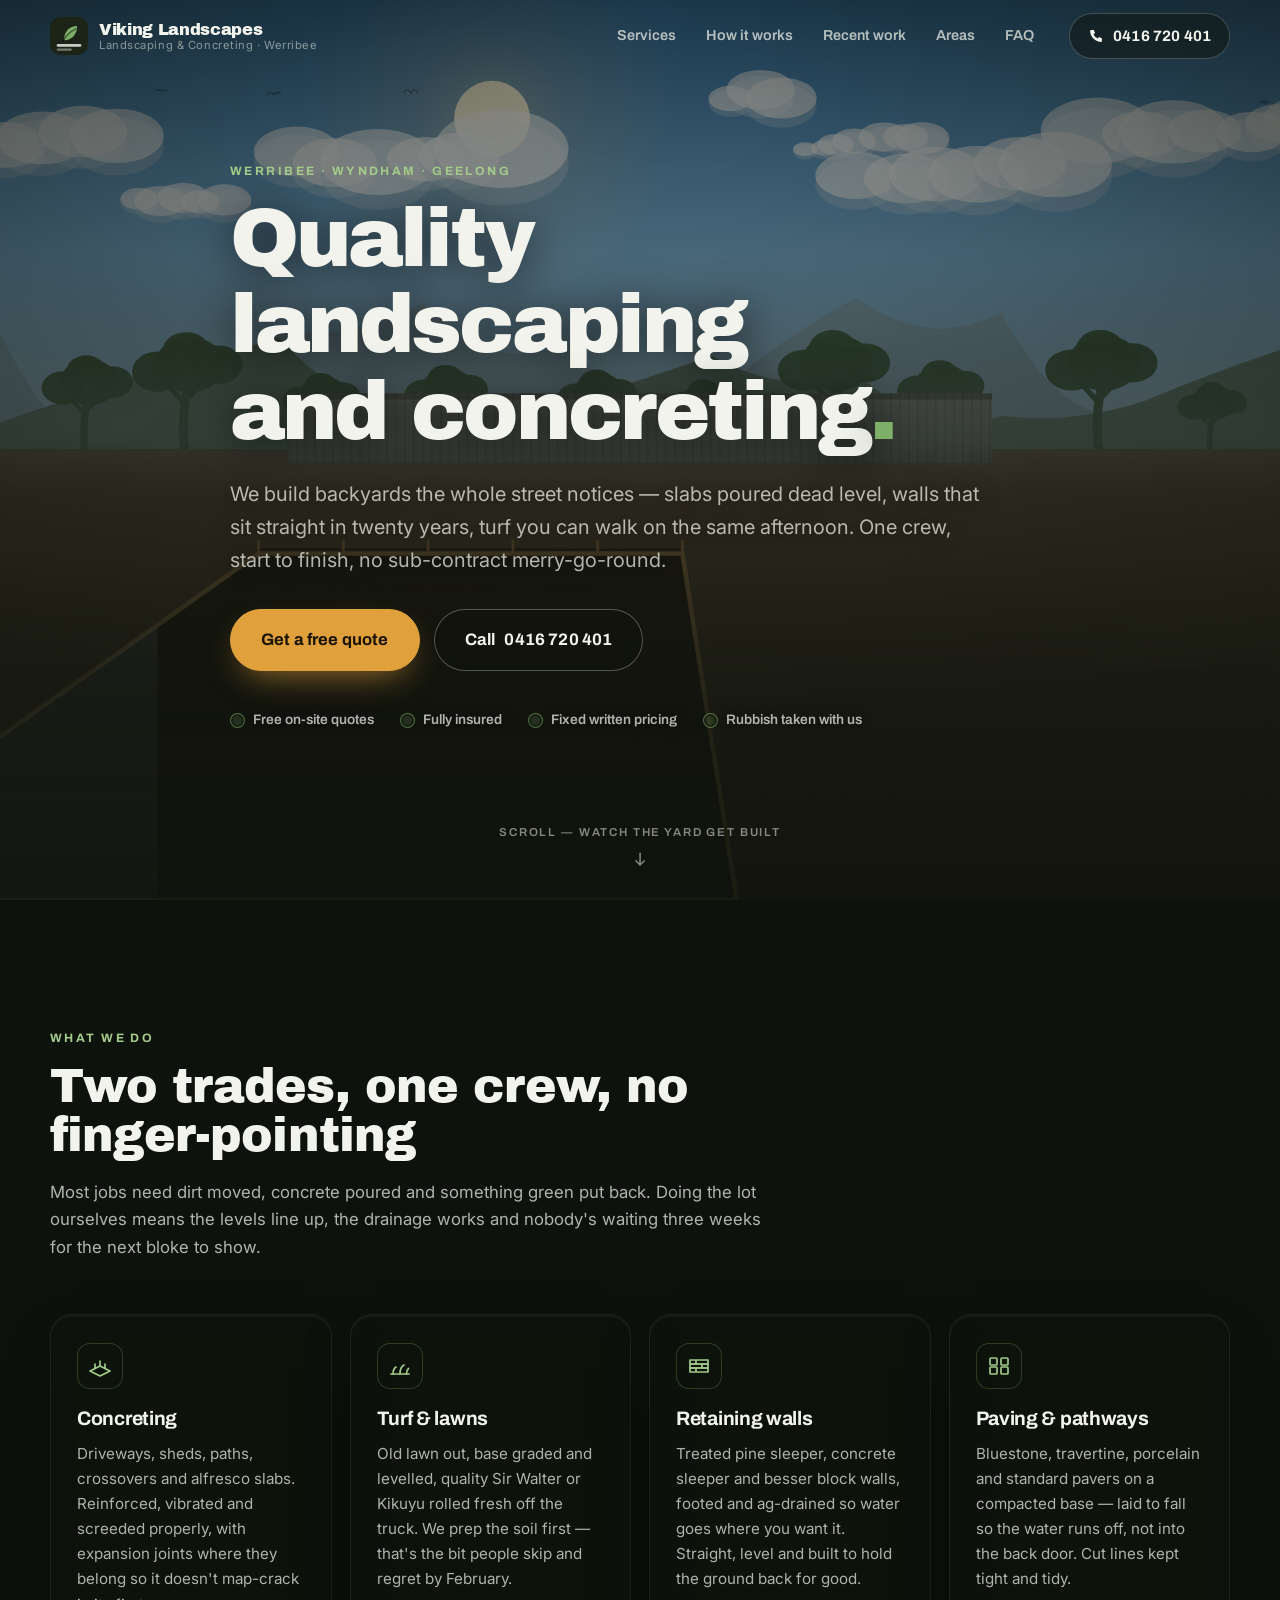
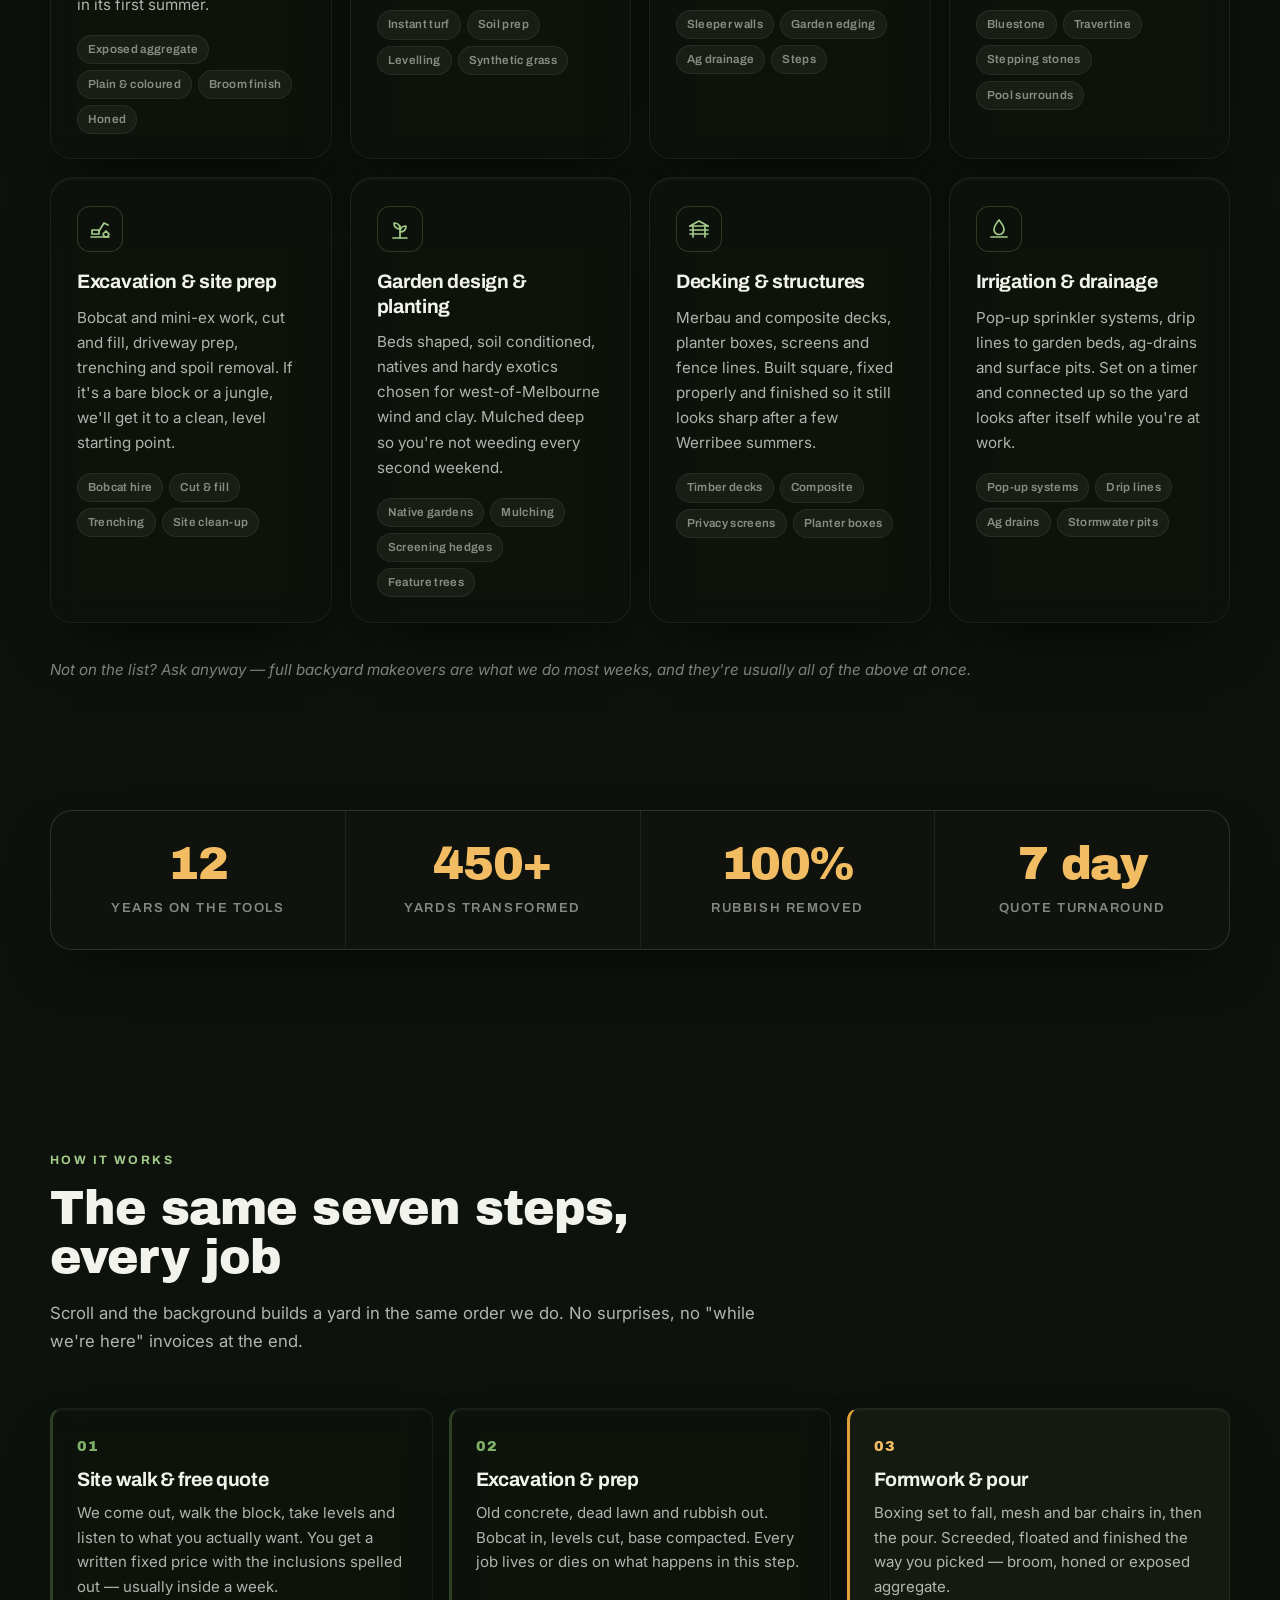
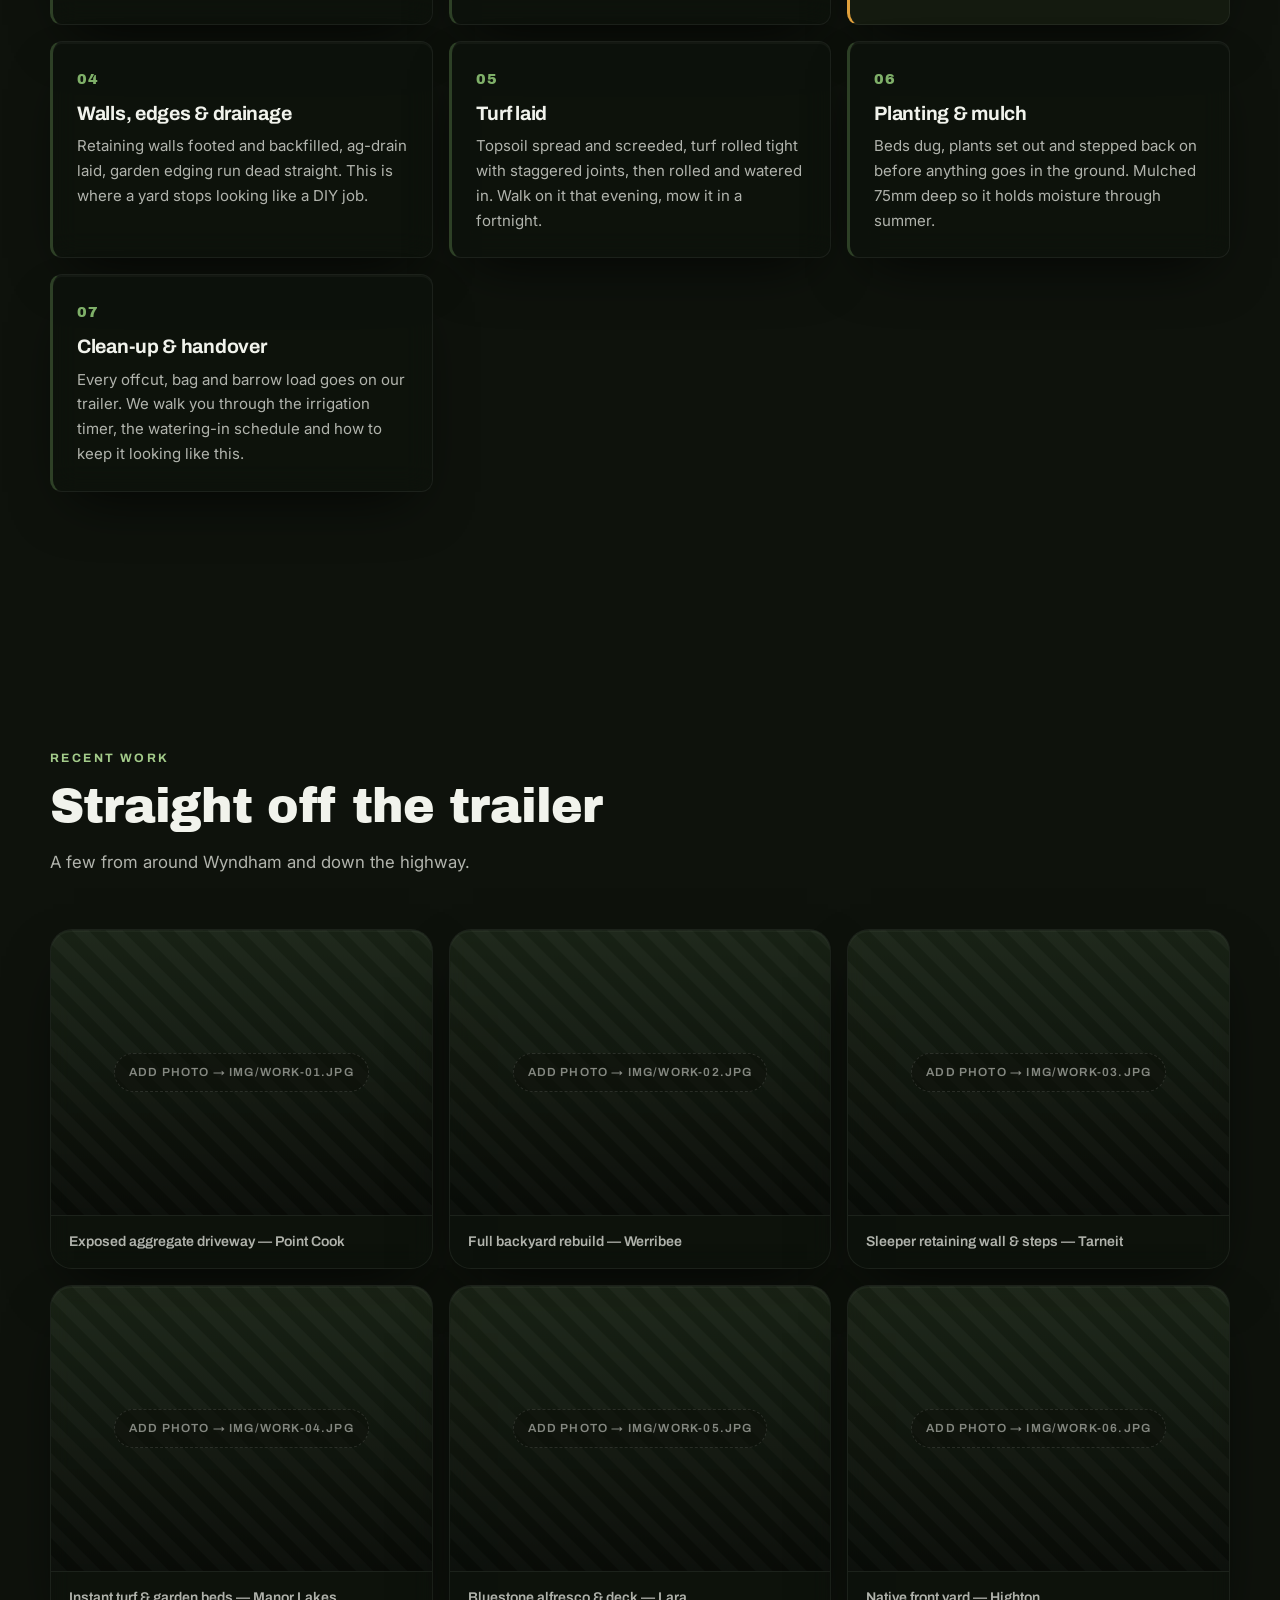
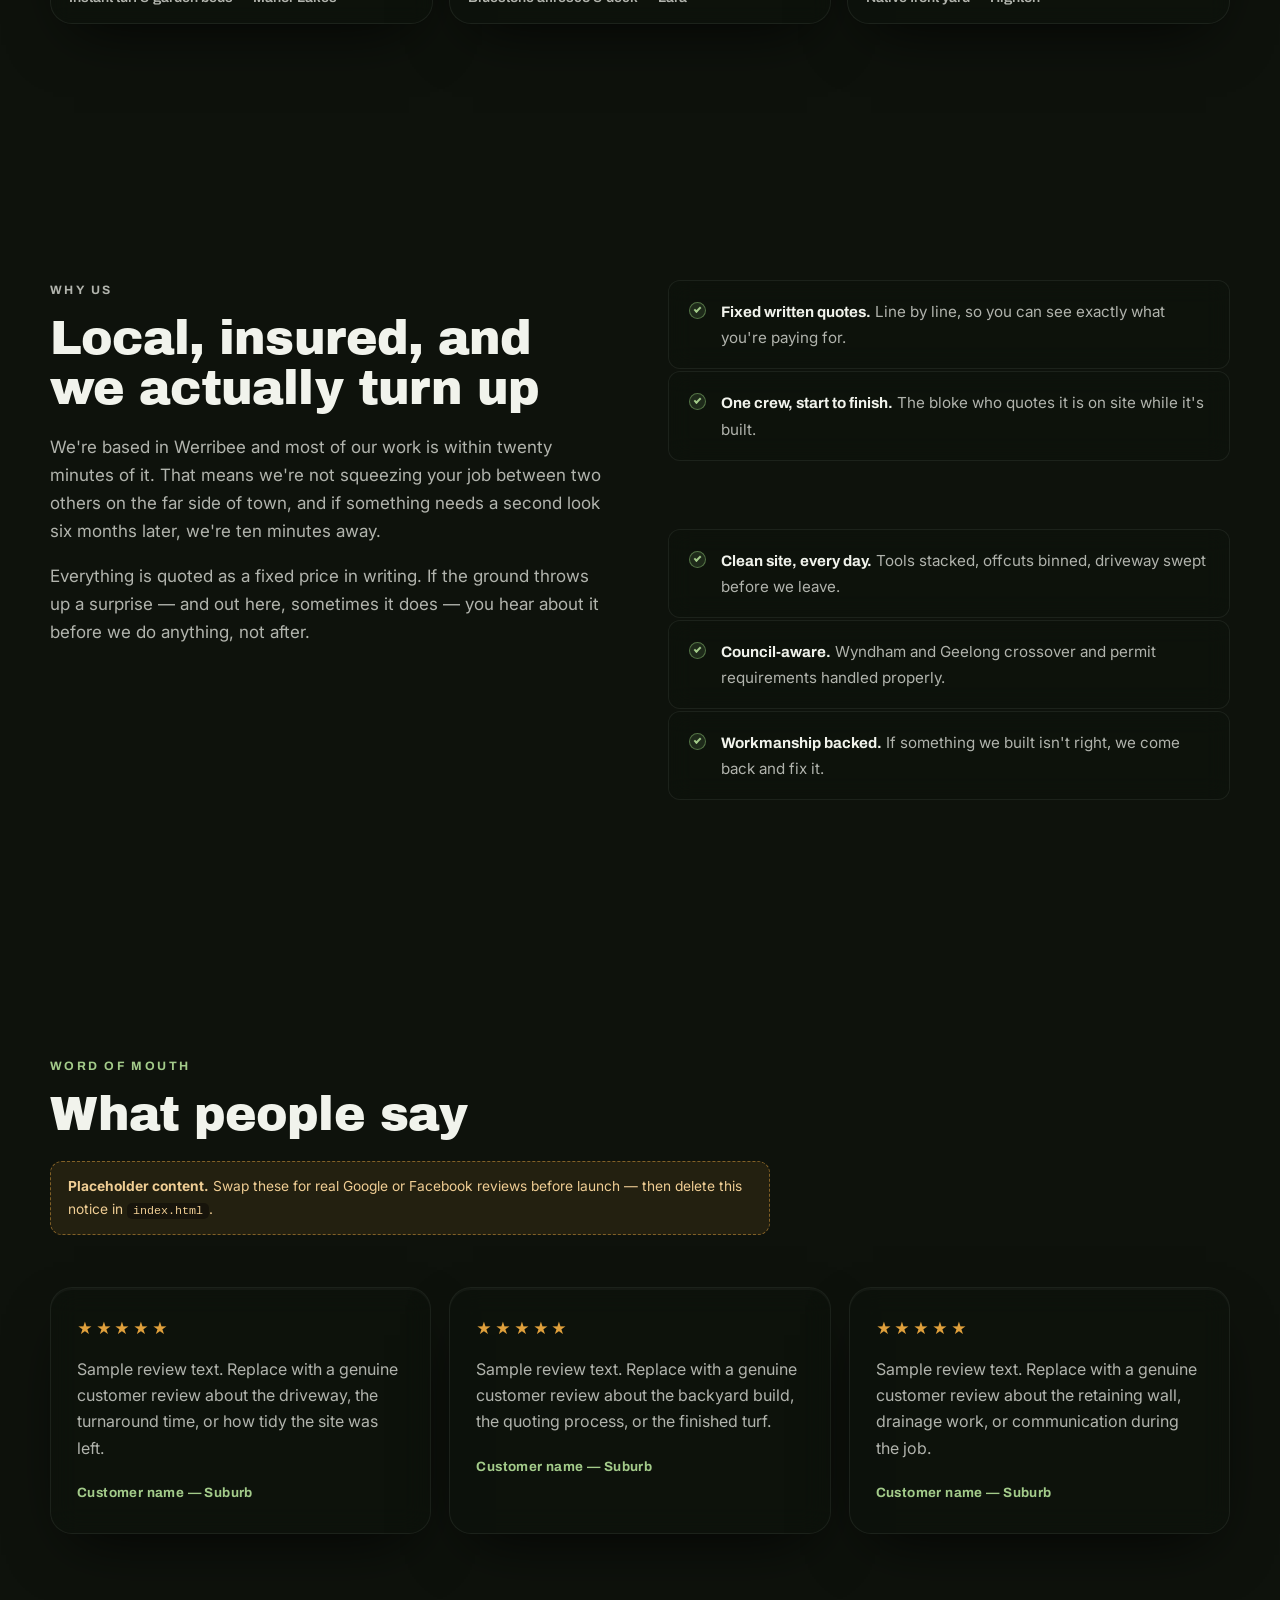
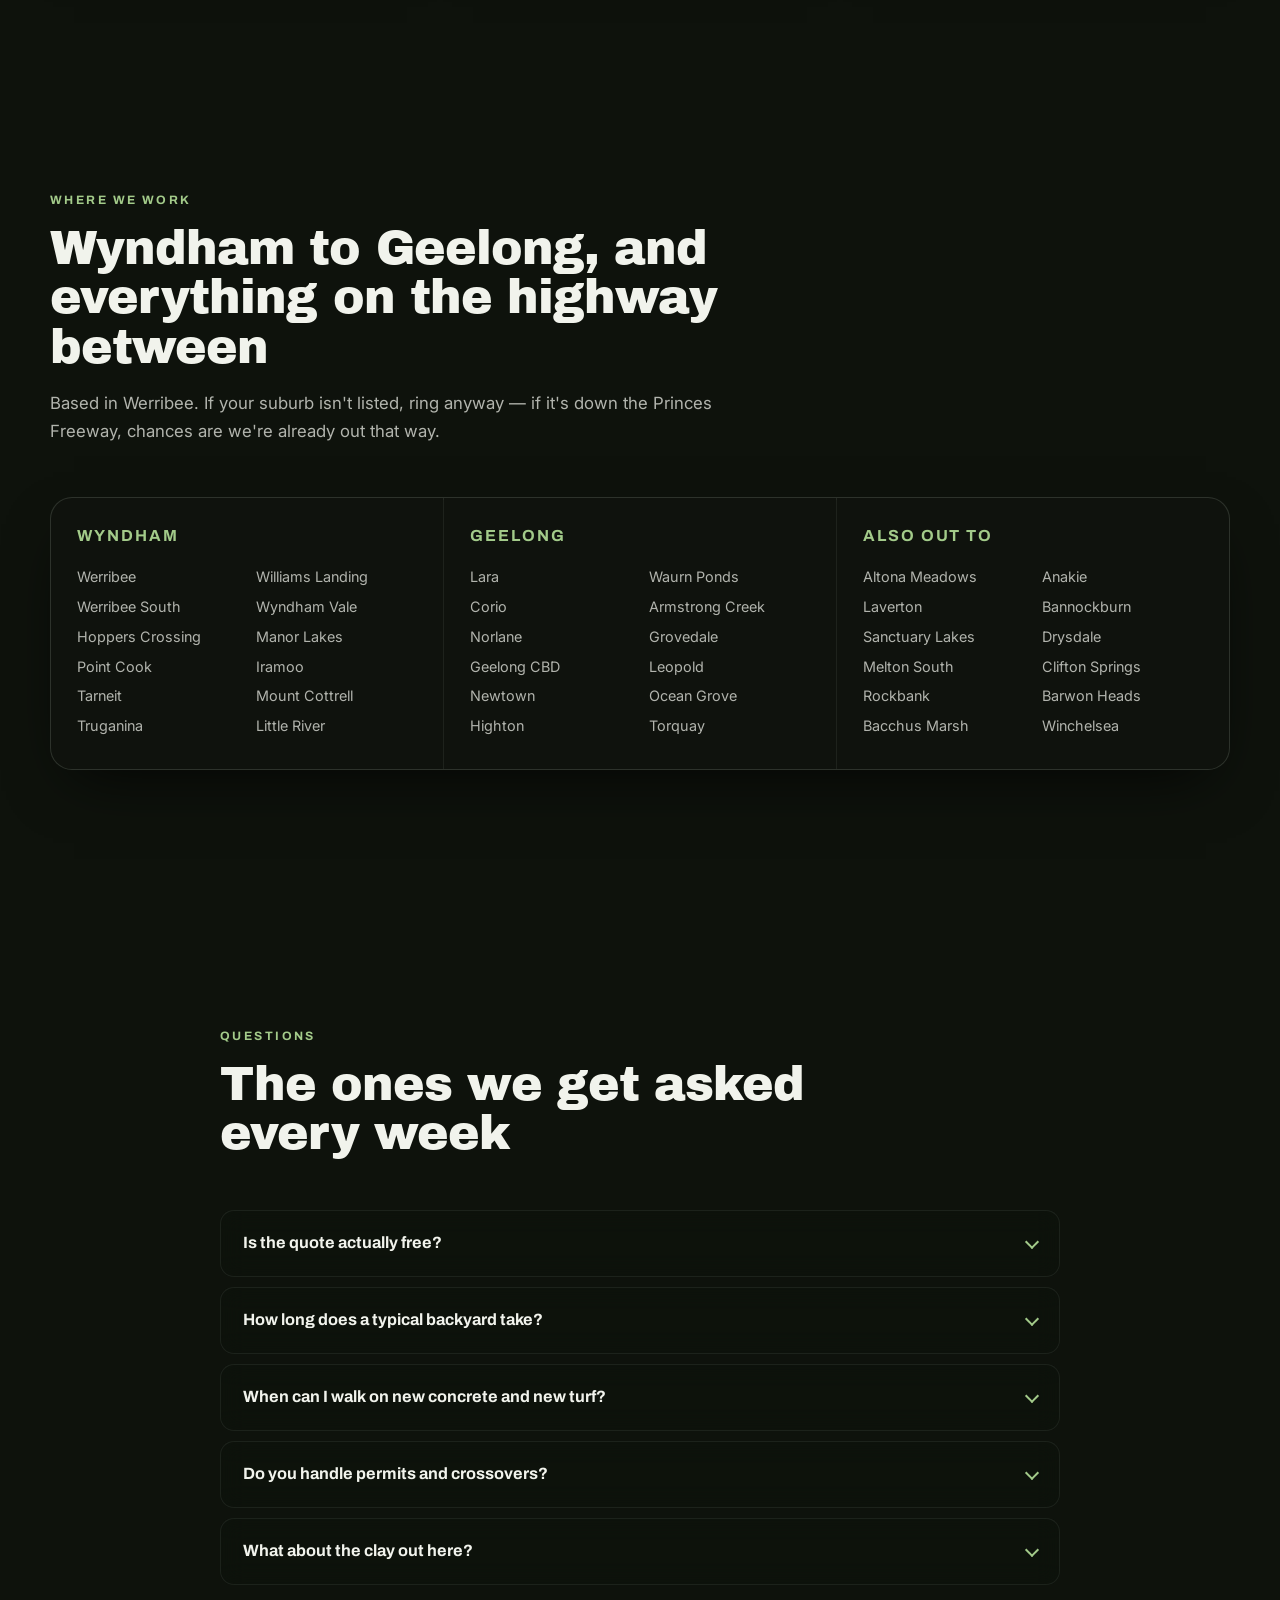
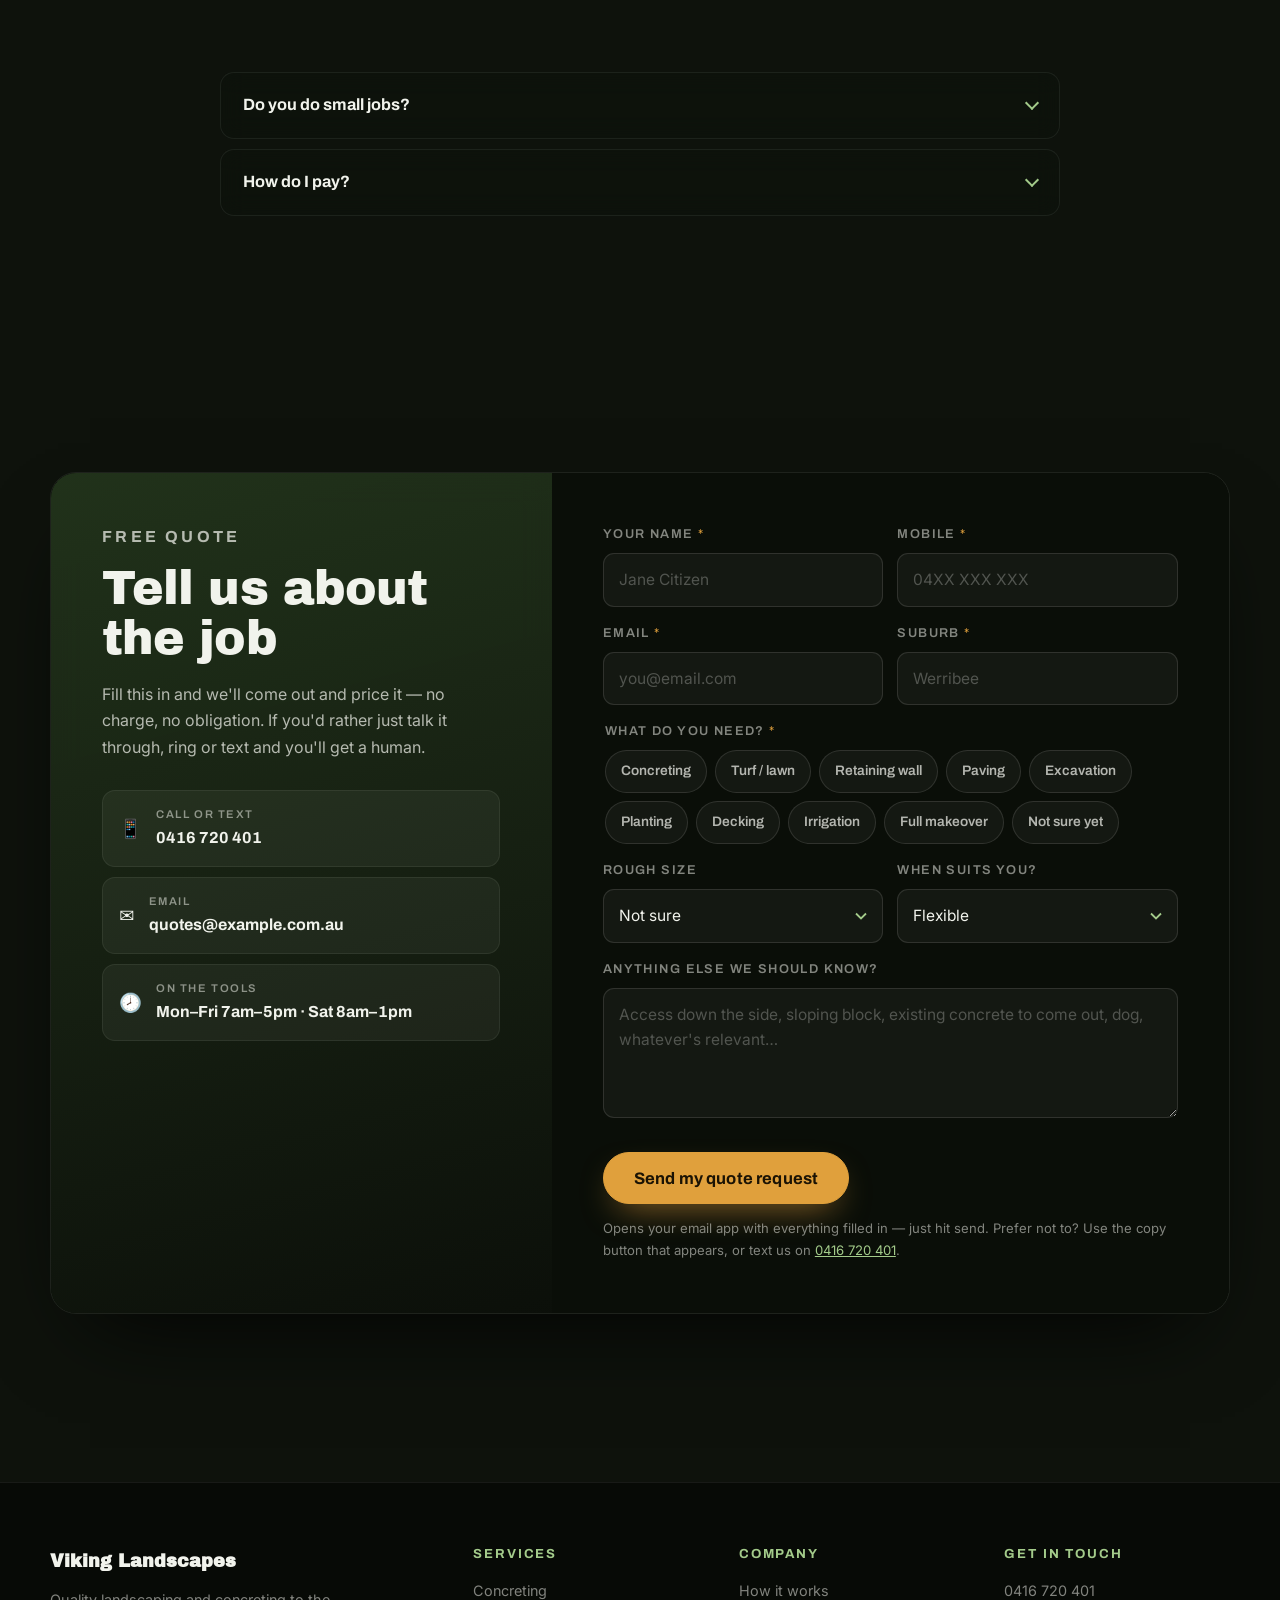
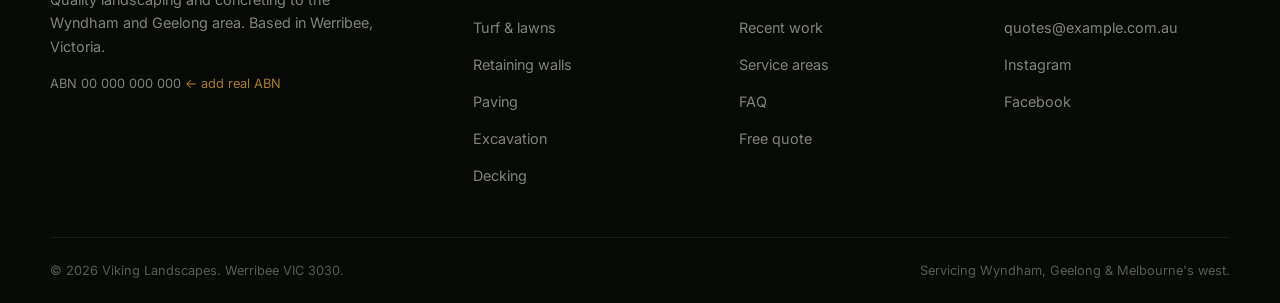
==== commit d7773e1d: "Add files via upload" ====
--- a/public/index.html
+++ b/public/index.html
@@ -11,8 +11,8 @@
      block at the top of site.js. Search the project for "PLACEHOLDER".
      ========================================================================== -->
 
-<title>Wyndham Landscapes &amp; Concreting — Landscaping &amp; Concreting in Werribee, Wyndham &amp; Geelong</title>
-<meta name="description" content="Quality landscaping and concreting to the Wyndham and Geelong area. Werribee-based. Turf, retaining walls, exposed aggregate, driveways, decking and full backyard builds. Free quotes — 0416 720 401.">
+<title>Viking Landscapes — Landscaping &amp; Concreting in Werribee, Wyndham &amp; Geelong</title>
+<meta name="description" content="Viking Landscapes — quality landscaping and concreting to the Wyndham and Geelong area. Werribee-based. Turf, retaining walls, exposed aggregate, driveways, decking and full backyard builds. Free quotes — 0416 720 401.">
 <meta name="keywords" content="landscaping Werribee, concreting Werribee, landscaper Wyndham, concreter Geelong, exposed aggregate Point Cook, retaining walls Tarneit, turf laying Hoppers Crossing">
 
 <!-- PLACEHOLDER DOMAIN: find-and-replace www.example.com.au across index.html,
@@ -21,7 +21,7 @@
 
 <meta property="og:type" content="website">
 <meta property="og:url" content="https://www.example.com.au/">
-<meta property="og:title" content="Wyndham Landscapes &amp; Concreting — Werribee">
+<meta property="og:title" content="Viking Landscapes — Landscaping &amp; Concreting, Werribee">
 <meta property="og:description" content="Quality landscaping and concreting to the Wyndham and Geelong area. Message us to organise a free quote.">
 <meta property="og:locale" content="en_AU">
 <meta name="twitter:card" content="summary_large_image">
@@ -42,7 +42,7 @@
 {
   "@context": "https://schema.org",
   "@type": "LandscapingBusiness",
-  "name": "Wyndham Landscapes & Concreting",
+  "name": "Viking Landscapes",
   "url": "https://www.example.com.au/",
   "description": "Quality landscaping and concreting to the Wyndham and Geelong area.",
   "telephone": "+61416720401",
@@ -66,7 +66,7 @@
 <!-- ============================ HEADER ============================ -->
 <header class="site-head" id="siteHead">
   <div class="wrap head-inner">
-    <a class="brand" href="#top" aria-label="Wyndham Landscapes and Concreting — home">
+    <a class="brand" href="#top" aria-label="Viking Landscapes — home">
       <svg class="brand-mark" viewBox="0 0 40 40" aria-hidden="true">
         <rect width="40" height="40" rx="10" fill="url(#bg)"/>
         <path d="M28.5 9.5c0 9.2-6 15-13.7 15C14.8 15.3 20.4 9.5 28.5 9.5z" fill="#7FB069"/>
@@ -78,9 +78,8 @@
         </linearGradient></defs>
       </svg>
       <span class="brand-text">
-        <!-- PLACEHOLDER: swap for the real trading name -->
-        <strong>Wyndham Landscapes</strong>
-        <small>&amp; Concreting · Werribee</small>
+        <strong>Viking Landscapes</strong>
+        <small>Landscaping &amp; Concreting · Werribee</small>
       </span>
     </a>
 
@@ -527,7 +526,7 @@
 <footer class="site-foot">
   <div class="wrap foot-inner">
     <div class="foot-brand">
-      <strong>Wyndham Landscapes &amp; Concreting</strong>
+      <strong>Viking Landscapes</strong>
       <p>Quality landscaping and concreting to the Wyndham and Geelong area. Based in Werribee, Victoria.</p>
       <p class="abn">ABN 00 000 000 000 <span class="ph">← add real ABN</span></p>
     </div>
@@ -550,7 +549,7 @@
     </div>
   </div>
   <div class="wrap foot-base">
-    <p>© <span id="year">2026</span> Wyndham Landscapes &amp; Concreting. Werribee VIC 3030.</p>
+    <p>© <span id="year">2026</span> Viking Landscapes. Werribee VIC 3030.</p>
     <p>Servicing Wyndham, Geelong &amp; Melbourne's west.</p>
   </div>
 </footer>
--- a/public/style.css
+++ b/public/style.css
@@ -1,5 +1,5 @@
 /* ==========================================================================
-   Wyndham Landscapes & Concreting
+   Viking Landscapes
    Dark site sitting over a scroll-driven canvas landscape.
    ========================================================================== */
 
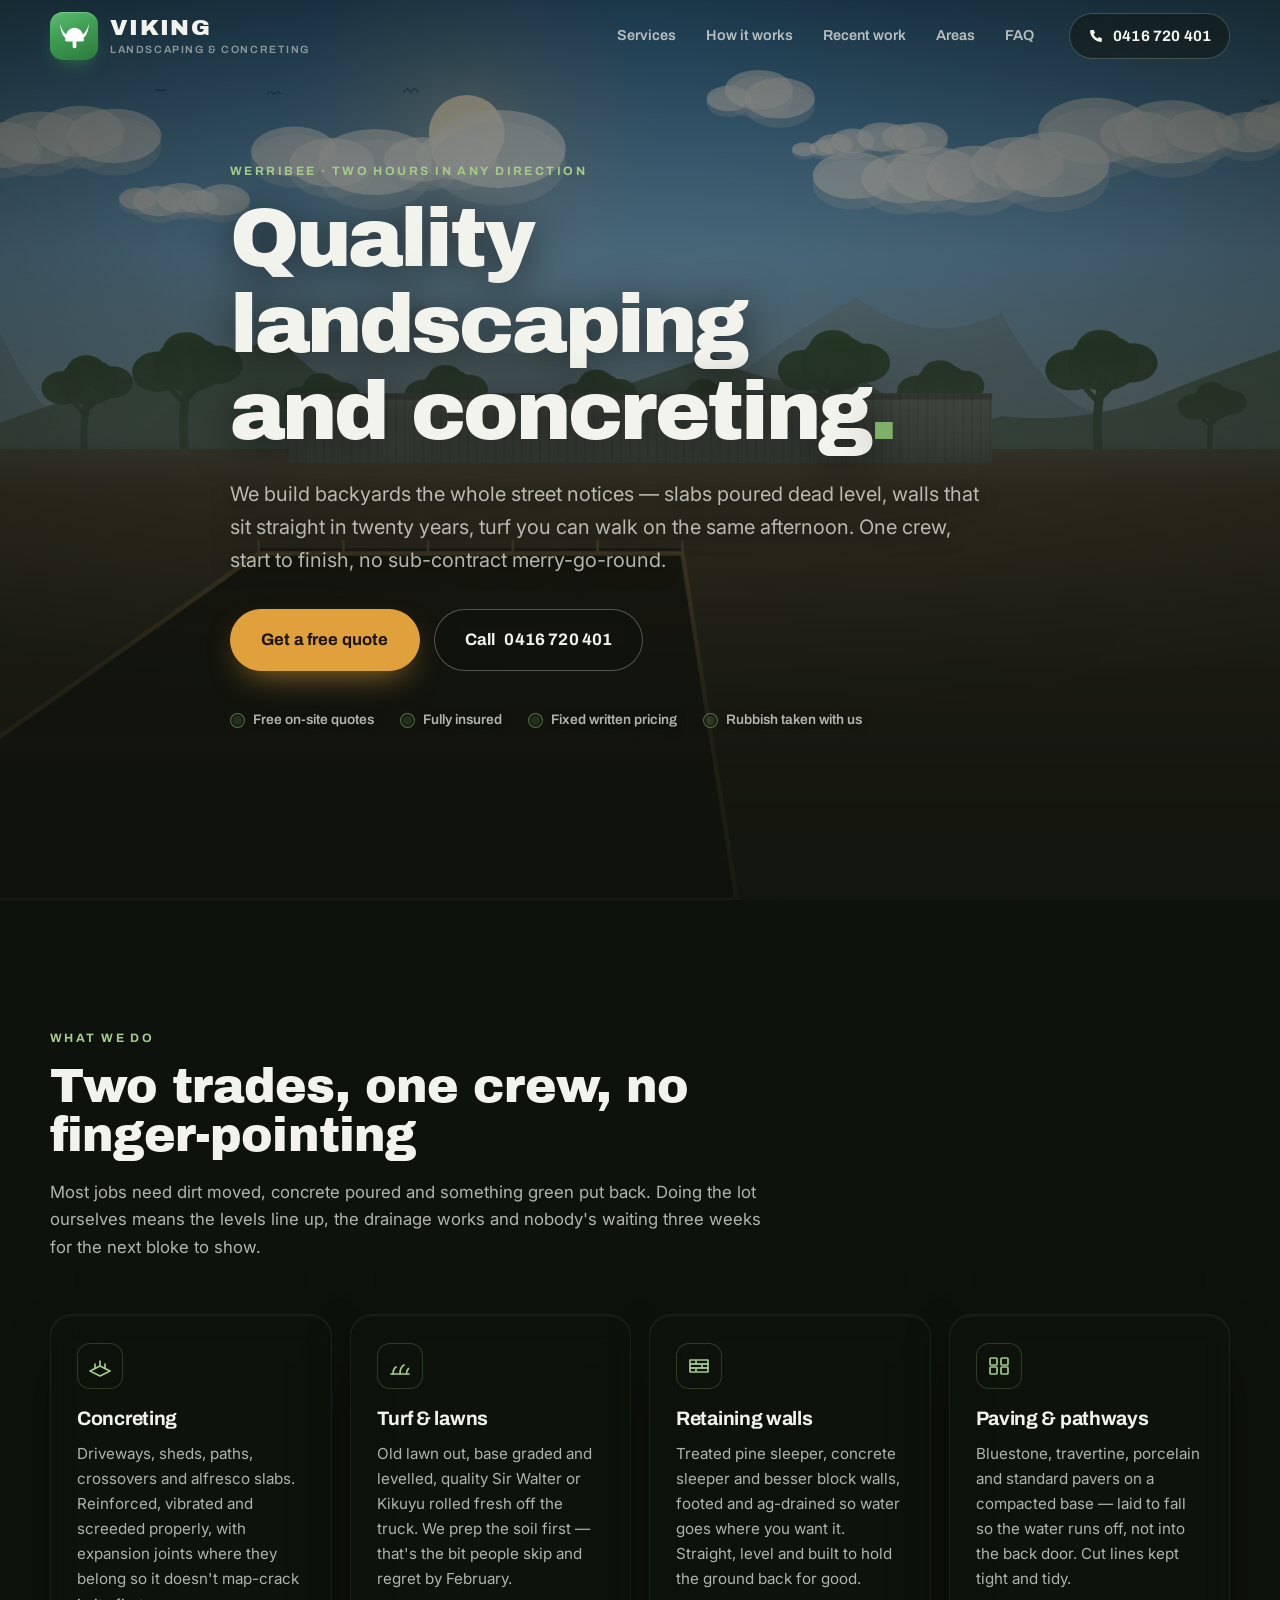
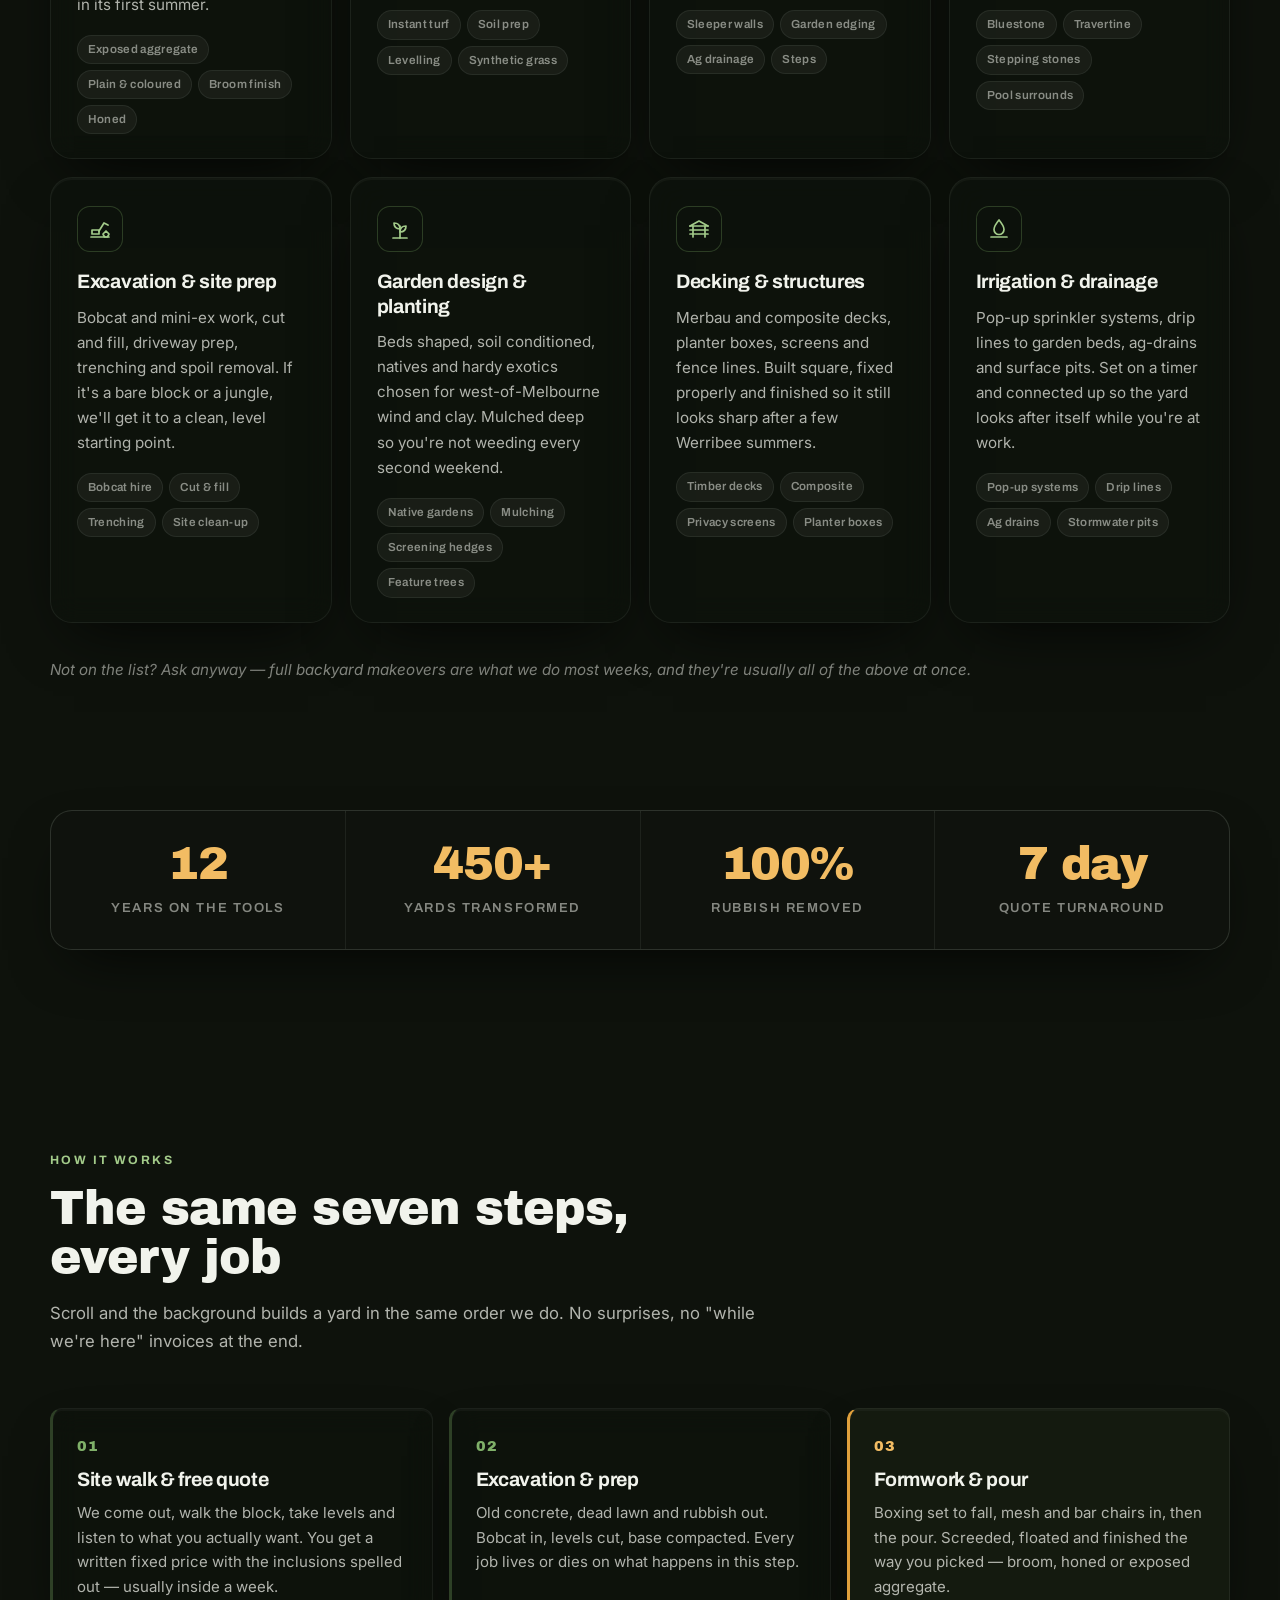
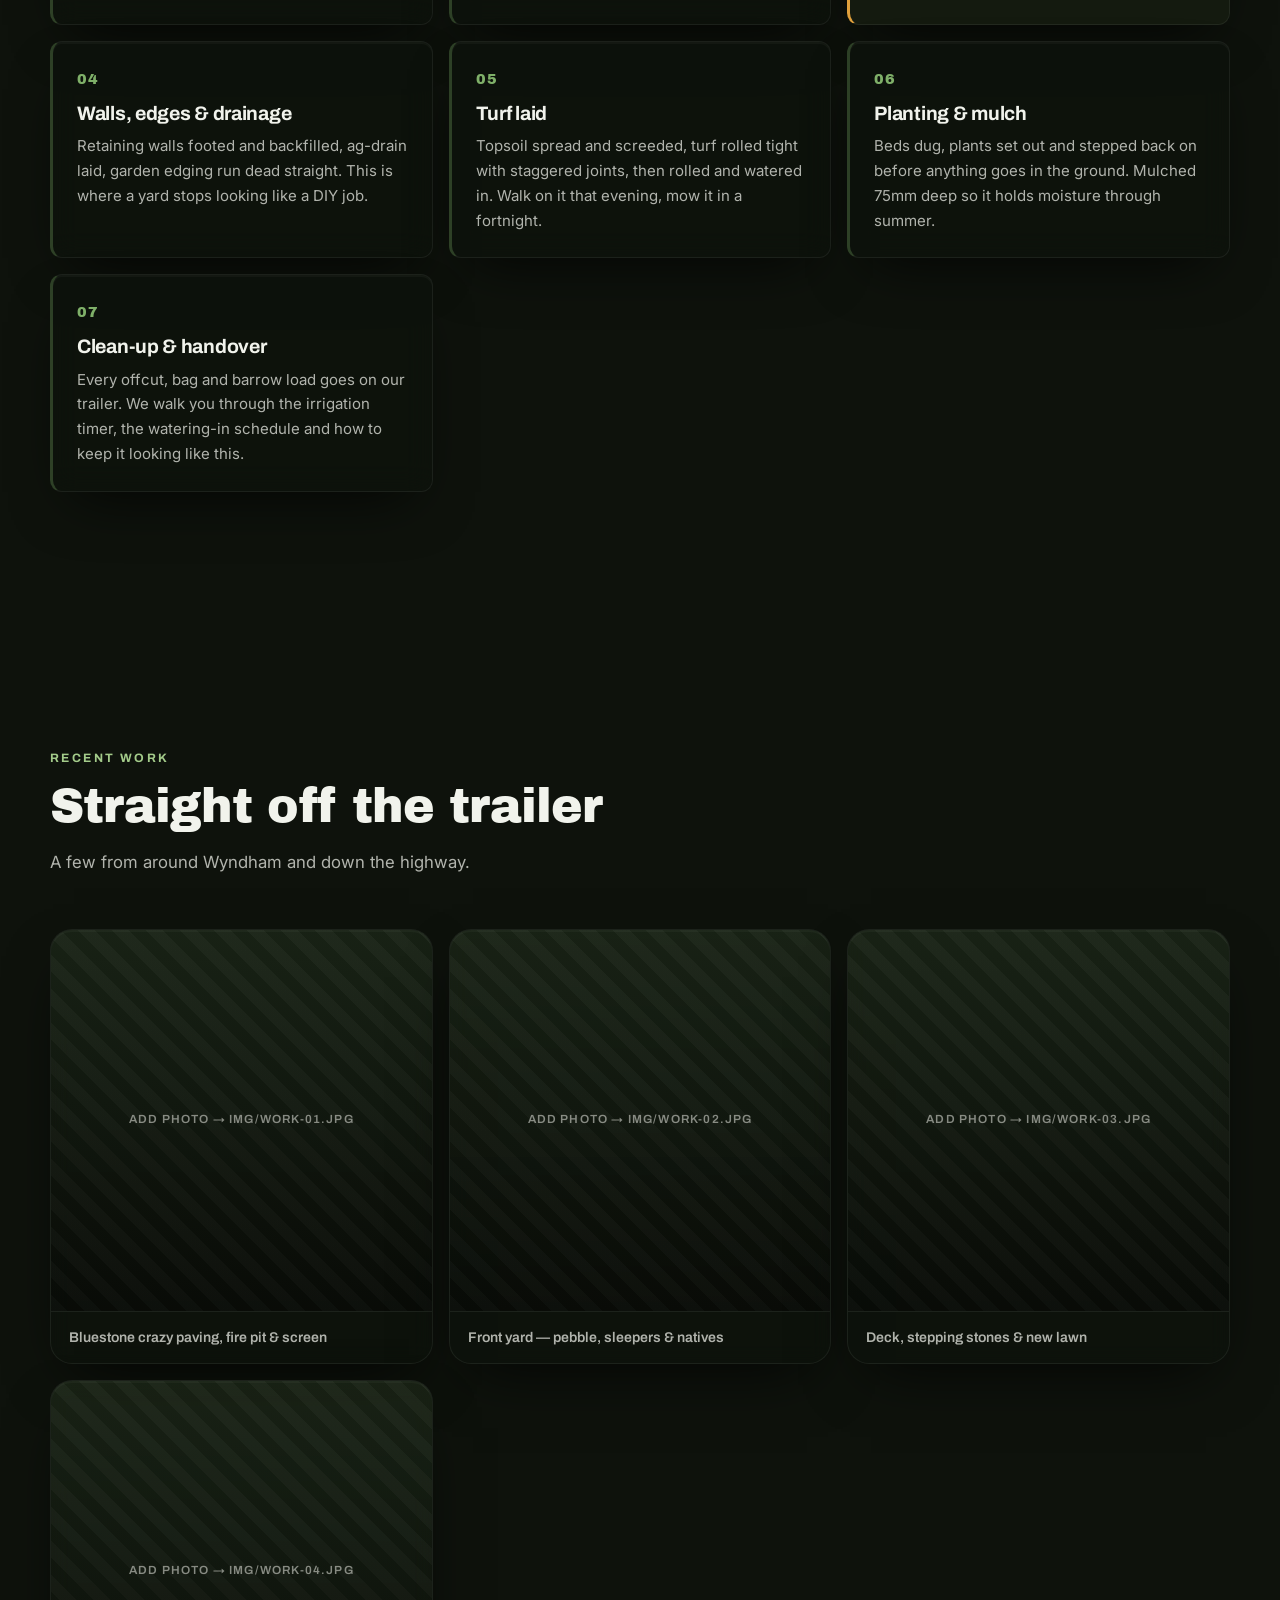
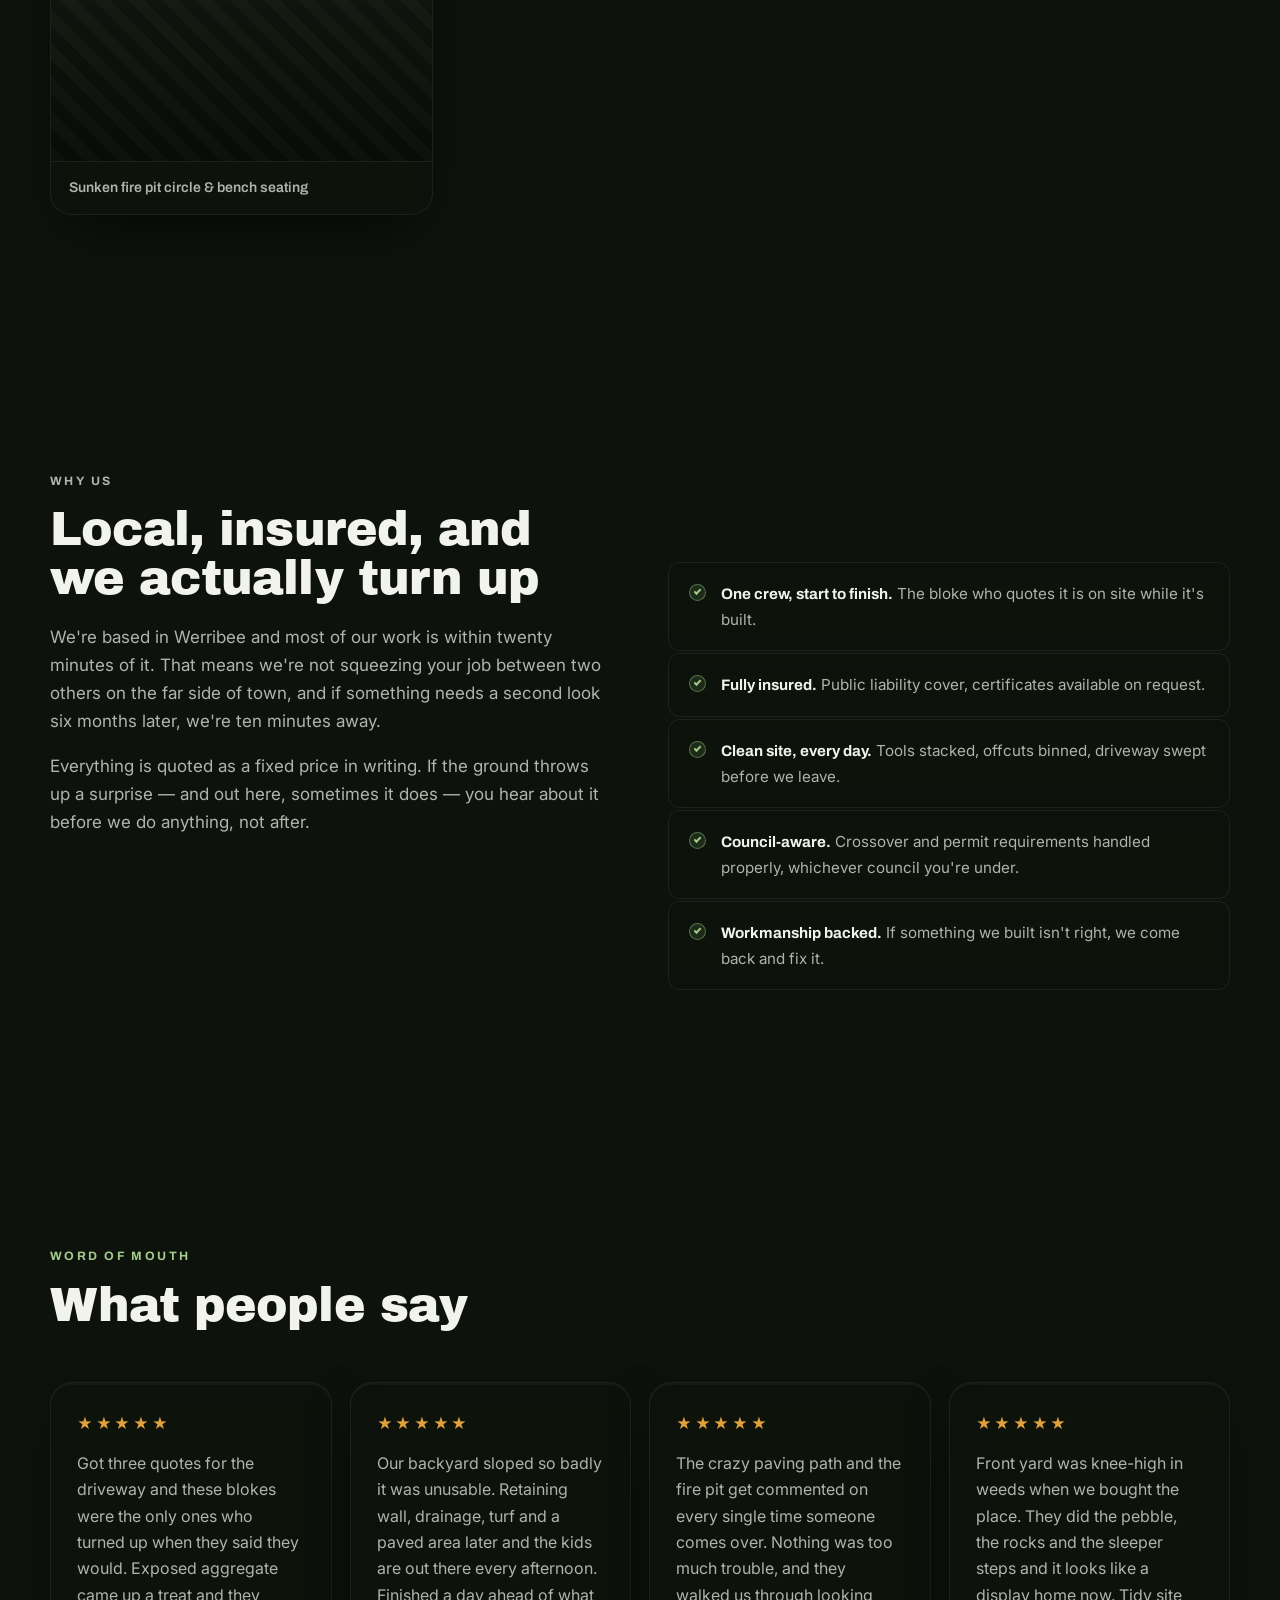
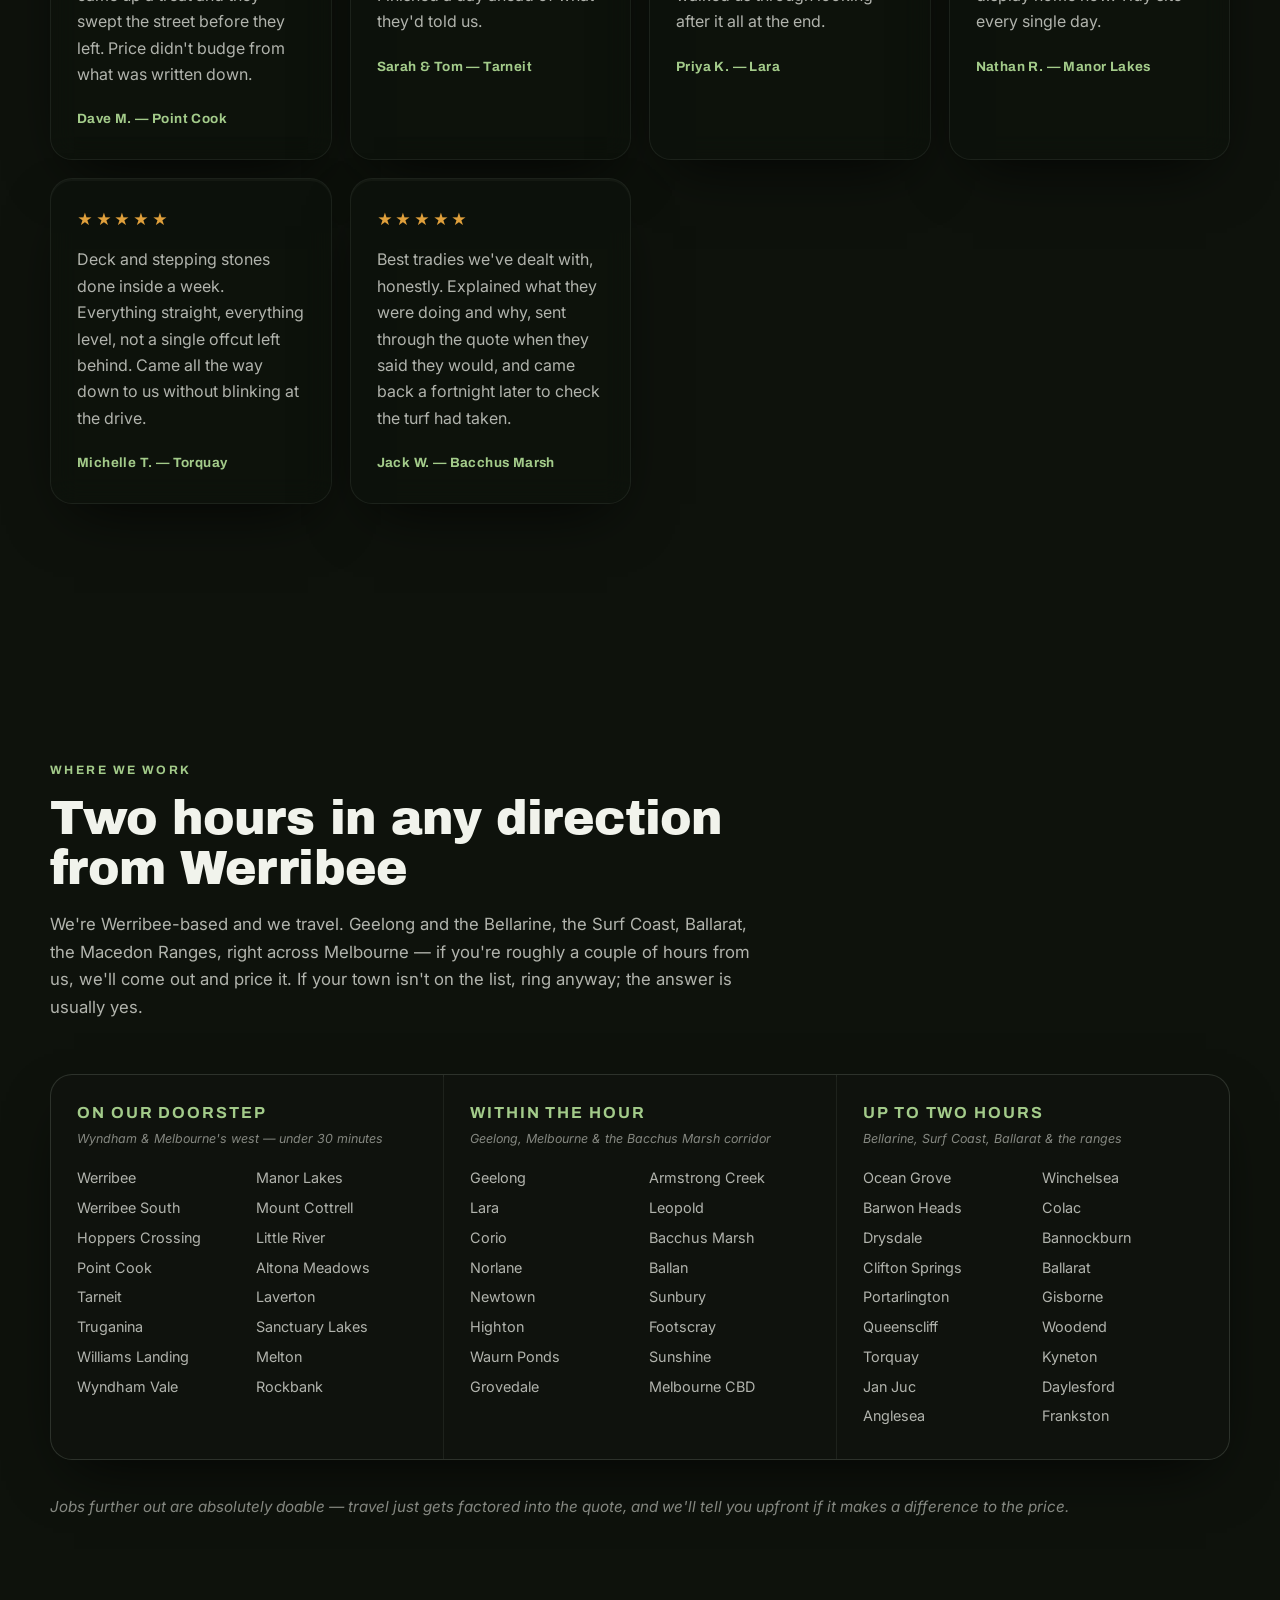
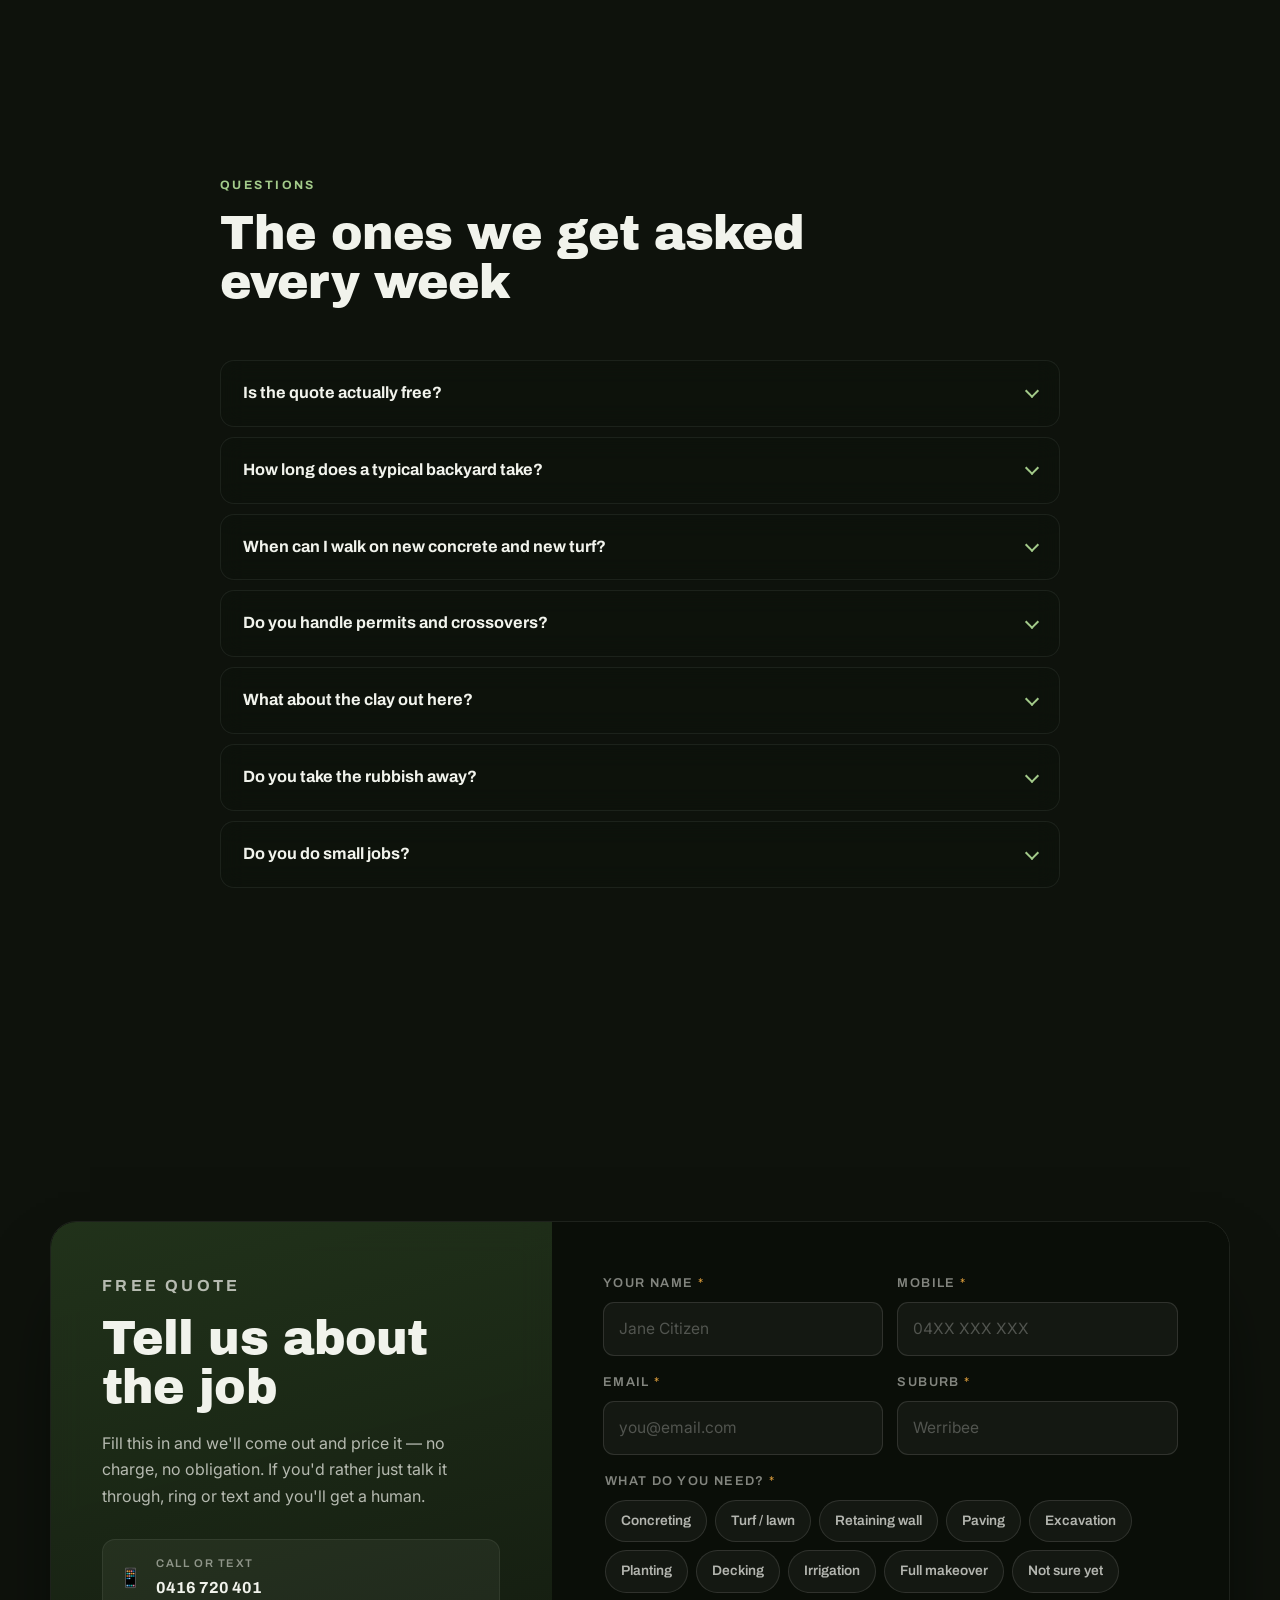
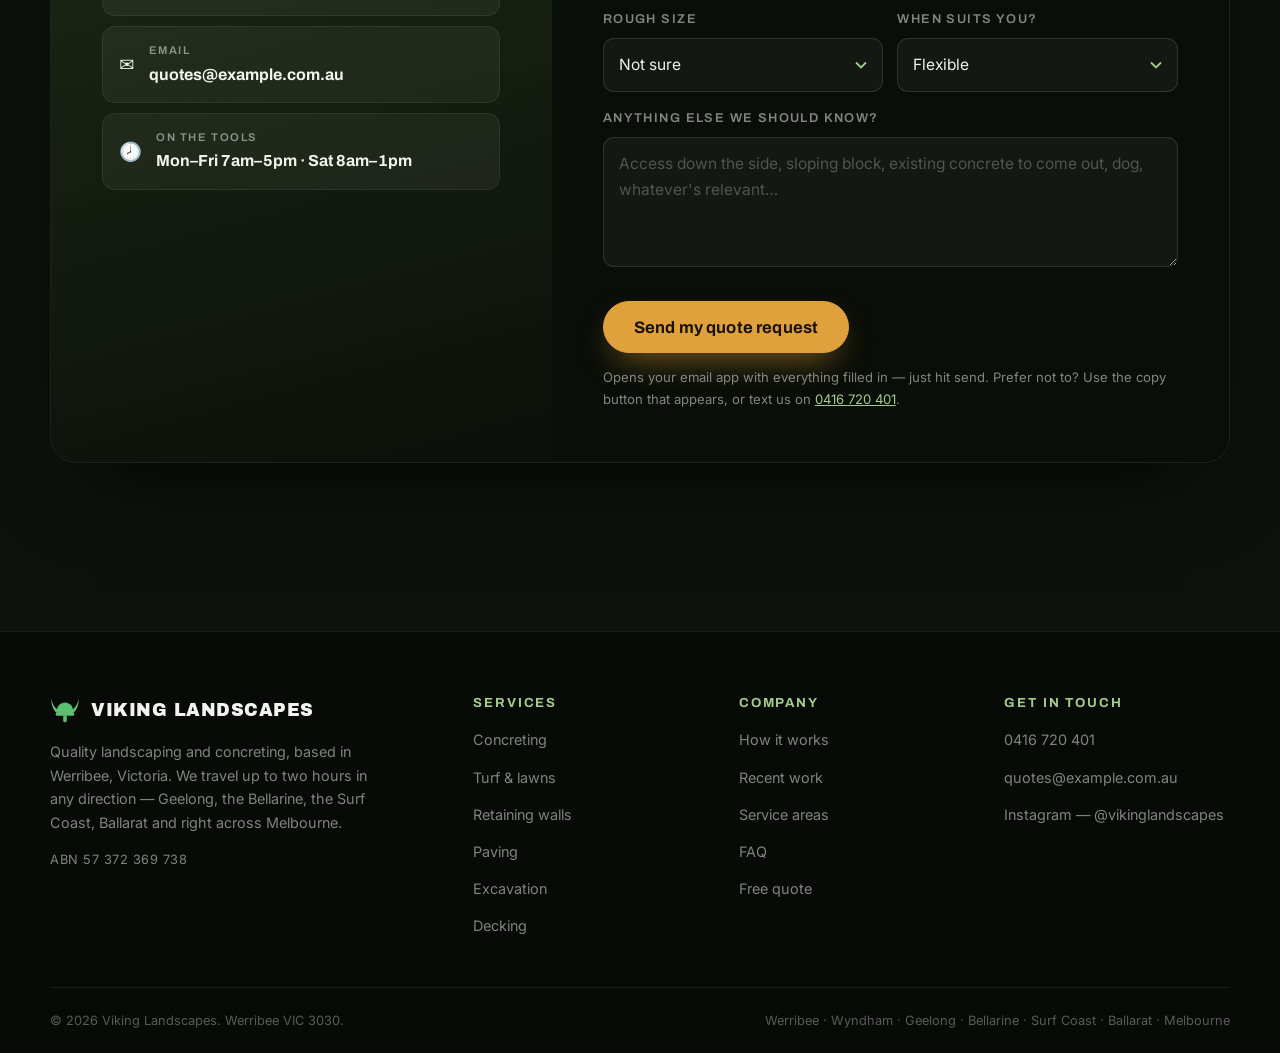
==== commit d14d1baa: "Add files via upload" ====
--- a/public/index.html
+++ b/public/index.html
@@ -11,9 +11,10 @@
      block at the top of site.js. Search the project for "PLACEHOLDER".
      ========================================================================== -->
 
-<title>Viking Landscapes — Landscaping &amp; Concreting in Werribee, Wyndham &amp; Geelong</title>
-<meta name="description" content="Viking Landscapes — quality landscaping and concreting to the Wyndham and Geelong area. Werribee-based. Turf, retaining walls, exposed aggregate, driveways, decking and full backyard builds. Free quotes — 0416 720 401.">
-<meta name="keywords" content="landscaping Werribee, concreting Werribee, landscaper Wyndham, concreter Geelong, exposed aggregate Point Cook, retaining walls Tarneit, turf laying Hoppers Crossing">
+<!-- Title kept under ~60 characters and description under ~155 so Google shows
+     them in full instead of truncating with an ellipsis. -->
+<title>Viking Landscapes | Landscaping &amp; Concreting, Werribee</title>
+<meta name="description" content="Werribee landscaping and concreting — turf, driveways, paving, retaining walls and full backyard builds. We travel up to 2 hours. Free quotes, fixed pricing.">
 
 <!-- PLACEHOLDER DOMAIN: find-and-replace www.example.com.au across index.html,
      robots.txt and sitemap.xml once the real domain is connected in Cloudflare. -->
@@ -21,16 +22,19 @@
 
 <meta property="og:type" content="website">
 <meta property="og:url" content="https://www.example.com.au/">
+<meta property="og:site_name" content="Viking Landscapes">
 <meta property="og:title" content="Viking Landscapes — Landscaping &amp; Concreting, Werribee">
-<meta property="og:description" content="Quality landscaping and concreting to the Wyndham and Geelong area. Message us to organise a free quote.">
+<meta property="og:description" content="Landscaping and concreting out of Werribee. Turf, driveways, paving, retaining walls and full backyard builds. Message us for a free quote.">
 <meta property="og:locale" content="en_AU">
 <meta name="twitter:card" content="summary_large_image">
-<!-- Once you've got photos: save a 1200×630 crop as public/img/og.jpg and
-     uncomment the next line so links shared to Facebook/WhatsApp show it.
+<!-- Shows a photo when the site is shared to Messenger/WhatsApp/LinkedIn.
+     Save a 1200×630 crop as public/img/og.jpg — until that file exists the tag
+     simply does nothing, so it is safe to leave enabled. -->
 <meta property="og:image" content="https://www.example.com.au/img/og.jpg">
--->
-
-<link rel="icon" href="data:image/svg+xml,%3Csvg xmlns='http://www.w3.org/2000/svg' viewBox='0 0 32 32'%3E%3Crect width='32' height='32' rx='7' fill='%230E120C'/%3E%3Cpath d='M22 8c0 7-4.6 11.5-10.5 11.5C11.5 12.5 15.8 8 22 8z' fill='%237FB069'/%3E%3Crect x='6' y='22' width='20' height='2.4' rx='1.2' fill='%23C9CBC4'/%3E%3C/svg%3E">
+<meta property="og:image:alt" content="A bluestone crazy-paved path and fire pit built by Viking Landscapes.">
+
+<!-- favicon: the helmet, white on the brand green -->
+<link rel="icon" href="data:image/svg+xml,%3Csvg xmlns='http://www.w3.org/2000/svg' viewBox='0 0 100 100'%3E%3Crect width='100' height='100' rx='20' fill='%233E9C52'/%3E%3Cg fill='%23fff'%3E%3Cpath d='M26 59C14 52 4 34 4 8C8 30 20 44 37 51Z'/%3E%3Cpath d='M74 59C86 52 96 34 96 8C92 30 80 44 63 51Z'/%3E%3Cpath d='M50 22c-15 0-27 12-27 27v9h54v-9c0-15-12-27-27-27z'/%3E%3Crect x='19' y='55' width='62' height='11' rx='5.5'/%3E%3Cpath d='M44 65h12v17a6 6 0 0 1-12 0z'/%3E%3C/g%3E%3C/svg%3E">
 
 <link rel="preconnect" href="https://fonts.googleapis.com">
 <link rel="preconnect" href="https://fonts.gstatic.com" crossorigin>
@@ -38,24 +42,77 @@
 
 <link rel="stylesheet" href="style.css">
 
+<!-- Structured data. This is what feeds Google's local pack / knowledge panel.
+     NOTE: there is deliberately no Review or AggregateRating markup here — see
+     the README. Marking up reviews that aren't verifiable is against Google's
+     policy and risks a manual penalty on the whole site. -->
 <script type="application/ld+json">
 {
   "@context": "https://schema.org",
   "@type": "LandscapingBusiness",
+  "@id": "https://www.example.com.au/#business",
   "name": "Viking Landscapes",
   "url": "https://www.example.com.au/",
-  "description": "Quality landscaping and concreting to the Wyndham and Geelong area.",
+  "description": "Landscaping and concreting based in Werribee, Victoria. Turf, driveways, paving, retaining walls, decking and full backyard builds, servicing up to two hours from Werribee.",
   "telephone": "+61416720401",
   "email": "quotes@example.com.au",
+  "image": "https://www.example.com.au/img/work-01.jpg",
+  "identifier": { "@type": "PropertyValue", "name": "ABN", "value": "57372369738" },
+  "sameAs": ["https://www.instagram.com/vikinglandscapes"],
   "address": { "@type": "PostalAddress", "addressLocality": "Werribee", "addressRegion": "VIC", "postalCode": "3030", "addressCountry": "AU" },
-  "areaServed": ["Werribee","Point Cook","Tarneit","Hoppers Crossing","Wyndham Vale","Truganina","Williams Landing","Manor Lakes","Little River","Lara","Corio","Geelong","Torquay","Ocean Grove"],
+  "geo": { "@type": "GeoCoordinates", "latitude": -37.9, "longitude": 144.66 },
+  "serviceArea": {
+    "@type": "GeoCircle",
+    "geoMidpoint": { "@type": "GeoCoordinates", "latitude": -37.9, "longitude": 144.66 },
+    "geoRadius": "150000"
+  },
+  "areaServed": [
+    "Werribee","Werribee South","Point Cook","Tarneit","Hoppers Crossing","Wyndham Vale","Truganina",
+    "Williams Landing","Manor Lakes","Little River","Melton","Bacchus Marsh","Altona","Laverton",
+    "Sunbury","Melbourne","Geelong","Lara","Corio","Leopold","Drysdale","Ocean Grove","Barwon Heads",
+    "Torquay","Anglesea","Winchelsea","Colac","Ballarat","Ballan","Gisborne","Woodend","Kyneton",
+    "Daylesford","Bannockburn","Queenscliff","Portarlington"
+  ],
   "priceRange": "$$",
-  "openingHours": "Mo-Fr 07:00-17:00, Sa 08:00-13:00"
+  "currenciesAccepted": "AUD",
+  "paymentAccepted": "Bank transfer, Credit card",
+  "openingHoursSpecification": [
+    { "@type": "OpeningHoursSpecification", "dayOfWeek": ["Monday","Tuesday","Wednesday","Thursday","Friday"], "opens": "07:00", "closes": "17:00" },
+    { "@type": "OpeningHoursSpecification", "dayOfWeek": "Saturday", "opens": "08:00", "closes": "13:00" }
+  ],
+  "hasOfferCatalog": {
+    "@type": "OfferCatalog",
+    "name": "Landscaping & concreting services",
+    "itemListElement": [
+      { "@type": "Offer", "itemOffered": { "@type": "Service", "name": "Concreting — driveways, slabs, exposed aggregate" } },
+      { "@type": "Offer", "itemOffered": { "@type": "Service", "name": "Turf laying and instant lawns" } },
+      { "@type": "Offer", "itemOffered": { "@type": "Service", "name": "Retaining walls" } },
+      { "@type": "Offer", "itemOffered": { "@type": "Service", "name": "Paving and stone pathways" } },
+      { "@type": "Offer", "itemOffered": { "@type": "Service", "name": "Excavation and site preparation" } },
+      { "@type": "Offer", "itemOffered": { "@type": "Service", "name": "Garden design, planting and mulching" } },
+      { "@type": "Offer", "itemOffered": { "@type": "Service", "name": "Timber decking and screens" } },
+      { "@type": "Offer", "itemOffered": { "@type": "Service", "name": "Irrigation and drainage" } }
+    ]
+  }
 }
 </script>
 </head>
 
 <body>
+
+<!-- ==========================================================================
+     Logo artwork, redrawn as vector from the supplied JPEG so it stays sharp
+     at any size and can be recoloured with CSS. Referenced below via <use>.
+     ========================================================================== -->
+<svg class="sprite" aria-hidden="true" focusable="false">
+  <symbol id="vk-helm" viewBox="0 0 100 100">
+    <path d="M26 59C14 52 4 34 4 8C8 30 20 44 37 51Z"/>
+    <path d="M74 59C86 52 96 34 96 8C92 30 80 44 63 51Z"/>
+    <path d="M50 22c-15 0-27 12-27 27v9h54v-9c0-15-12-27-27-27z"/>
+    <rect x="19" y="55" width="62" height="11" rx="5.5"/>
+    <path d="M44 65h12v17a6 6 0 0 1-12 0z"/>
+  </symbol>
+</svg>
 
 <!-- the scroll-driven landscape build animation -->
 <canvas id="scene" aria-hidden="true"></canvas>
@@ -67,19 +124,10 @@
 <header class="site-head" id="siteHead">
   <div class="wrap head-inner">
     <a class="brand" href="#top" aria-label="Viking Landscapes — home">
-      <svg class="brand-mark" viewBox="0 0 40 40" aria-hidden="true">
-        <rect width="40" height="40" rx="10" fill="url(#bg)"/>
-        <path d="M28.5 9.5c0 9.2-6 15-13.7 15C14.8 15.3 20.4 9.5 28.5 9.5z" fill="#7FB069"/>
-        <path d="M13 27c3-6.5 8-11.5 14-14.5" stroke="#0E120C" stroke-width="1.6" stroke-linecap="round" opacity=".55" fill="none"/>
-        <rect x="7" y="28.4" width="26" height="3" rx="1.5" fill="#C9CBC4"/>
-        <rect x="7" y="33.2" width="16" height="2.2" rx="1.1" fill="#C9CBC4" opacity=".5"/>
-        <defs><linearGradient id="bg" x1="0" y1="0" x2="40" y2="40">
-          <stop offset="0" stop-color="#1C2418"/><stop offset="1" stop-color="#0B0E09"/>
-        </linearGradient></defs>
-      </svg>
+      <span class="brand-badge"><svg aria-hidden="true"><use href="#vk-helm"/></svg></span>
       <span class="brand-text">
-        <strong>Viking Landscapes</strong>
-        <small>Landscaping &amp; Concreting · Werribee</small>
+        <strong class="brand-word">Viking</strong>
+        <small class="brand-sub">Landscaping &amp; Concreting</small>
       </span>
     </a>
 
@@ -123,7 +171,7 @@
 <!-- ============================ HERO ============================ -->
 <section class="hero" id="hero">
   <div class="wrap hero-inner">
-    <p class="eyebrow reveal">Werribee · Wyndham · Geelong</p>
+    <p class="eyebrow reveal">Werribee · Two hours in any direction</p>
     <h1 class="reveal">Quality landscaping<br>and concreting<span class="dot">.</span></h1>
     <p class="lede reveal">We build backyards the whole street notices — slabs poured dead level, walls that sit straight in twenty years, turf you can walk on the same afternoon. One crew, start to finish, no sub-contract merry-go-round.</p>
     <div class="hero-cta reveal">
@@ -136,10 +184,6 @@
       <li>Fixed written pricing</li>
       <li>Rubbish taken with us</li>
     </ul>
-  </div>
-  <div class="scroll-cue" aria-hidden="true">
-    <span>Scroll — watch the yard get built</span>
-    <svg viewBox="0 0 24 24"><path d="M12 4v14m0 0-5-5m5 5 5-5" fill="none" stroke="currentColor" stroke-width="1.8" stroke-linecap="round" stroke-linejoin="round"/></svg>
   </div>
 </section>
 
@@ -286,17 +330,42 @@
     </header>
 
     <!-- ==================================================================
-         PHOTOS: drop your Instagram shots into public/img/ named
-         work-01.jpg … work-06.jpg and they'll replace these placeholders
-         automatically. Landscape crops, roughly 1200×900, look best.
+         PHOTOS: save the four job shots into public/img/ as work-01.jpg …
+         work-04.jpg. Square-ish crops around 1000×1000 suit this grid.
+         Until the files exist, each tile falls back to a dashed placeholder
+         (handled by the onerror hook in site.js) rather than a broken image.
+
+         The alt text is written for search engines and screen readers — if
+         you swap a photo, update its alt to describe the new one.
+         Add the real suburb to each caption when you know it; local place
+         names in captions are one of the few genuinely useful image-SEO
+         signals for a trade business.
          ================================================================== -->
     <div class="gallery">
-      <figure class="shot reveal" data-shot="1"><div class="shot-img" data-src="img/work-01.jpg"></div><figcaption>Exposed aggregate driveway — Point Cook</figcaption></figure>
-      <figure class="shot reveal" data-shot="2"><div class="shot-img" data-src="img/work-02.jpg"></div><figcaption>Full backyard rebuild — Werribee</figcaption></figure>
-      <figure class="shot reveal" data-shot="3"><div class="shot-img" data-src="img/work-03.jpg"></div><figcaption>Sleeper retaining wall &amp; steps — Tarneit</figcaption></figure>
-      <figure class="shot reveal" data-shot="4"><div class="shot-img" data-src="img/work-04.jpg"></div><figcaption>Instant turf &amp; garden beds — Manor Lakes</figcaption></figure>
-      <figure class="shot reveal" data-shot="5"><div class="shot-img" data-src="img/work-05.jpg"></div><figcaption>Bluestone alfresco &amp; deck — Lara</figcaption></figure>
-      <figure class="shot reveal" data-shot="6"><div class="shot-img" data-src="img/work-06.jpg"></div><figcaption>Native front yard — Highton</figcaption></figure>
+      <figure class="shot reveal">
+        <img class="shot-img" src="img/work-01.jpg" width="1000" height="1000" loading="lazy" decoding="async"
+             alt="Bluestone crazy-paved path running through synthetic turf to a corten steel fire bowl, with timber bench seating and a slatted privacy screen">
+        <span class="shot-fallback">Add photo → img/work-01.jpg</span>
+        <figcaption>Bluestone crazy paving, fire pit &amp; screen</figcaption>
+      </figure>
+      <figure class="shot reveal">
+        <img class="shot-img" src="img/work-02.jpg" width="1000" height="1000" loading="lazy" decoding="async"
+             alt="Front yard landscaping with exposed aggregate driveway, river pebble bed, red gum sleeper stepping pads, feature tree and native grasses">
+        <span class="shot-fallback">Add photo → img/work-02.jpg</span>
+        <figcaption>Front yard — pebble, sleepers &amp; natives</figcaption>
+      </figure>
+      <figure class="shot reveal">
+        <img class="shot-img" src="img/work-03.jpg" width="1000" height="1000" loading="lazy" decoding="async"
+             alt="Merbau timber deck beside grey stepping stones set in pebble, with black-painted fencing, mulched garden beds and instant turf">
+        <span class="shot-fallback">Add photo → img/work-03.jpg</span>
+        <figcaption>Deck, stepping stones &amp; new lawn</figcaption>
+      </figure>
+      <figure class="shot reveal">
+        <img class="shot-img" src="img/work-04.jpg" width="1000" height="1000" loading="lazy" decoding="async"
+             alt="Circular fire pit area with a corten steel fire pit, two timber bench seats and a crazy-paved stone edge set into lawn">
+        <span class="shot-fallback">Add photo → img/work-04.jpg</span>
+        <figcaption>Sunken fire pit circle &amp; bench seating</figcaption>
+      </figure>
     </div>
   </div>
 </section>
@@ -315,7 +384,7 @@
       <li class="reveal"><strong>One crew, start to finish.</strong> The bloke who quotes it is on site while it's built.</li>
       <li class="reveal"><strong>Fully insured.</strong> Public liability cover, certificates available on request.</li>
       <li class="reveal"><strong>Clean site, every day.</strong> Tools stacked, offcuts binned, driveway swept before we leave.</li>
-      <li class="reveal"><strong>Council-aware.</strong> Wyndham and Geelong crossover and permit requirements handled properly.</li>
+      <li class="reveal"><strong>Council-aware.</strong> Crossover and permit requirements handled properly, whichever council you're under.</li>
       <li class="reveal"><strong>Workmanship backed.</strong> If something we built isn't right, we come back and fix it.</li>
     </ul>
   </div>
@@ -327,31 +396,47 @@
     <header class="sec-head reveal">
       <p class="eyebrow">Word of mouth</p>
       <h2>What people say</h2>
-      <!-- ==================================================================
-           PLACEHOLDER REVIEWS — these are written samples, NOT real customers.
-           Replace the quotes and names with genuine Google / Facebook reviews
-           before this site goes live, then delete the .placeholder-flag div.
-           ================================================================== -->
-      <div class="placeholder-flag reveal">
-        <strong>Placeholder content.</strong> Swap these for real Google or Facebook reviews before launch — then delete this notice in <code>index.html</code>.
-      </div>
     </header>
 
+    <!-- ======================================================================
+         IMPORTANT — THESE ARE WRITTEN SAMPLES, NOT REAL CUSTOMERS.
+         They were composed to fill the section out. Presenting invented
+         testimonials as genuine customer reviews is misleading conduct under
+         the Australian Consumer Law (ss 18 and 29) and the ACCC has taken
+         action over it. Swap each one for a real review — or a real customer's
+         words used with their permission — before relying on them.
+         Deliberately NOT marked up with schema.org Review data; see the head.
+         ====================================================================== -->
     <div class="quotes">
       <blockquote class="quote reveal">
         <div class="stars" aria-label="5 out of 5">★★★★★</div>
-        <p>Sample review text. Replace with a genuine customer review about the driveway, the turnaround time, or how tidy the site was left.</p>
-        <cite>Customer name — Suburb</cite>
+        <p>Got three quotes for the driveway and these blokes were the only ones who turned up when they said they would. Exposed aggregate came up a treat and they swept the street before they left. Price didn't budge from what was written down.</p>
+        <cite>Dave M. — Point Cook</cite>
       </blockquote>
       <blockquote class="quote reveal">
         <div class="stars" aria-label="5 out of 5">★★★★★</div>
-        <p>Sample review text. Replace with a genuine customer review about the backyard build, the quoting process, or the finished turf.</p>
-        <cite>Customer name — Suburb</cite>
+        <p>Our backyard sloped so badly it was unusable. Retaining wall, drainage, turf and a paved area later and the kids are out there every afternoon. Finished a day ahead of what they'd told us.</p>
+        <cite>Sarah &amp; Tom — Tarneit</cite>
       </blockquote>
       <blockquote class="quote reveal">
         <div class="stars" aria-label="5 out of 5">★★★★★</div>
-        <p>Sample review text. Replace with a genuine customer review about the retaining wall, drainage work, or communication during the job.</p>
-        <cite>Customer name — Suburb</cite>
+        <p>The crazy paving path and the fire pit get commented on every single time someone comes over. Nothing was too much trouble, and they walked us through looking after it all at the end.</p>
+        <cite>Priya K. — Lara</cite>
+      </blockquote>
+      <blockquote class="quote reveal">
+        <div class="stars" aria-label="5 out of 5">★★★★★</div>
+        <p>Front yard was knee-high in weeds when we bought the place. They did the pebble, the rocks and the sleeper steps and it looks like a display home now. Tidy site every single day.</p>
+        <cite>Nathan R. — Manor Lakes</cite>
+      </blockquote>
+      <blockquote class="quote reveal">
+        <div class="stars" aria-label="5 out of 5">★★★★★</div>
+        <p>Deck and stepping stones done inside a week. Everything straight, everything level, not a single offcut left behind. Came all the way down to us without blinking at the drive.</p>
+        <cite>Michelle T. — Torquay</cite>
+      </blockquote>
+      <blockquote class="quote reveal">
+        <div class="stars" aria-label="5 out of 5">★★★★★</div>
+        <p>Best tradies we've dealt with, honestly. Explained what they were doing and why, sent through the quote when they said they would, and came back a fortnight later to check the turf had taken.</p>
+        <cite>Jack W. — Bacchus Marsh</cite>
       </blockquote>
     </div>
   </div>
@@ -362,24 +447,29 @@
   <div class="wrap">
     <header class="sec-head reveal">
       <p class="eyebrow">Where we work</p>
-      <h2>Wyndham to Geelong, and everything on the highway between</h2>
-      <p class="sec-sub">Based in Werribee. If your suburb isn't listed, ring anyway — if it's down the Princes Freeway, chances are we're already out that way.</p>
+      <h2>Two hours in any direction from Werribee</h2>
+      <p class="sec-sub">We're Werribee-based and we travel. Geelong and the Bellarine, the Surf Coast, Ballarat, the Macedon Ranges, right across Melbourne — if you're roughly a couple of hours from us, we'll come out and price it. If your town isn't on the list, ring anyway; the answer is usually yes.</p>
     </header>
 
     <div class="area-grid reveal">
       <div class="area-col">
-        <h3>Wyndham</h3>
-        <ul><li>Werribee</li><li>Werribee South</li><li>Hoppers Crossing</li><li>Point Cook</li><li>Tarneit</li><li>Truganina</li><li>Williams Landing</li><li>Wyndham Vale</li><li>Manor Lakes</li><li>Iramoo</li><li>Mount Cottrell</li><li>Little River</li></ul>
+        <h3>On our doorstep</h3>
+        <p class="area-note">Wyndham &amp; Melbourne's west — under 30 minutes</p>
+        <ul><li>Werribee</li><li>Werribee South</li><li>Hoppers Crossing</li><li>Point Cook</li><li>Tarneit</li><li>Truganina</li><li>Williams Landing</li><li>Wyndham Vale</li><li>Manor Lakes</li><li>Mount Cottrell</li><li>Little River</li><li>Altona Meadows</li><li>Laverton</li><li>Sanctuary Lakes</li><li>Melton</li><li>Rockbank</li></ul>
       </div>
       <div class="area-col">
-        <h3>Geelong</h3>
-        <ul><li>Lara</li><li>Corio</li><li>Norlane</li><li>Geelong CBD</li><li>Newtown</li><li>Highton</li><li>Waurn Ponds</li><li>Armstrong Creek</li><li>Grovedale</li><li>Leopold</li><li>Ocean Grove</li><li>Torquay</li></ul>
+        <h3>Within the hour</h3>
+        <p class="area-note">Geelong, Melbourne &amp; the Bacchus Marsh corridor</p>
+        <ul><li>Geelong</li><li>Lara</li><li>Corio</li><li>Norlane</li><li>Newtown</li><li>Highton</li><li>Waurn Ponds</li><li>Grovedale</li><li>Armstrong Creek</li><li>Leopold</li><li>Bacchus Marsh</li><li>Ballan</li><li>Sunbury</li><li>Footscray</li><li>Sunshine</li><li>Melbourne CBD</li></ul>
       </div>
       <div class="area-col">
-        <h3>Also out to</h3>
-        <ul><li>Altona Meadows</li><li>Laverton</li><li>Sanctuary Lakes</li><li>Melton South</li><li>Rockbank</li><li>Bacchus Marsh</li><li>Anakie</li><li>Bannockburn</li><li>Drysdale</li><li>Clifton Springs</li><li>Barwon Heads</li><li>Winchelsea</li></ul>
+        <h3>Up to two hours</h3>
+        <p class="area-note">Bellarine, Surf Coast, Ballarat &amp; the ranges</p>
+        <ul><li>Ocean Grove</li><li>Barwon Heads</li><li>Drysdale</li><li>Clifton Springs</li><li>Portarlington</li><li>Queenscliff</li><li>Torquay</li><li>Jan Juc</li><li>Anglesea</li><li>Winchelsea</li><li>Colac</li><li>Bannockburn</li><li>Ballarat</li><li>Gisborne</li><li>Woodend</li><li>Kyneton</li><li>Daylesford</li><li>Frankston</li></ul>
       </div>
     </div>
+
+    <p class="note reveal">Jobs further out are absolutely doable — travel just gets factored into the quote, and we'll tell you upfront if it makes a difference to the price.</p>
   </div>
 </section>
 
@@ -526,9 +616,12 @@
 <footer class="site-foot">
   <div class="wrap foot-inner">
     <div class="foot-brand">
-      <strong>Viking Landscapes</strong>
-      <p>Quality landscaping and concreting to the Wyndham and Geelong area. Based in Werribee, Victoria.</p>
-      <p class="abn">ABN 00 000 000 000 <span class="ph">← add real ABN</span></p>
+      <span class="foot-lockup">
+        <svg class="foot-helm" aria-hidden="true"><use href="#vk-helm"/></svg>
+        <strong>Viking Landscapes</strong>
+      </span>
+      <p>Quality landscaping and concreting, based in Werribee, Victoria. We travel up to two hours in any direction — Geelong, the Bellarine, the Surf Coast, Ballarat and right across Melbourne.</p>
+      <p class="abn">ABN <span data-abn>57 372 369 738</span></p>
     </div>
     <div class="foot-col">
       <h4>Services</h4>
@@ -543,14 +636,13 @@
       <ul>
         <li><a data-tel href="tel:+61416720401"><span data-phone>0416 720 401</span></a></li>
         <li><a data-mailto href="mailto:quotes@example.com.au"><span data-email>quotes@example.com.au</span></a></li>
-        <li><a href="#" data-insta rel="noopener">Instagram</a></li>
-        <li><a href="#" data-fb rel="noopener">Facebook</a></li>
+        <li><a data-insta href="https://www.instagram.com/vikinglandscapes" rel="me noopener">Instagram — @vikinglandscapes</a></li>
       </ul>
     </div>
   </div>
   <div class="wrap foot-base">
     <p>© <span id="year">2026</span> Viking Landscapes. Werribee VIC 3030.</p>
-    <p>Servicing Wyndham, Geelong &amp; Melbourne's west.</p>
+    <p>Werribee · Wyndham · Geelong · Bellarine · Surf Coast · Ballarat · Melbourne</p>
   </div>
 </footer>
 
--- a/public/style.css
+++ b/public/style.css
@@ -12,6 +12,11 @@
   --fern-2:#A3CB8A;
   --concrete:#C9CBC4;
   --limestone:#EFEDE6;
+
+  /* sampled from the company logo */
+  --viking:#3E9C52;
+  --viking-dark:#2C7A3C;
+  --viking-lift:#5BBE70;
   --brass:#E0A03C;
   --brass-2:#F2BC63;
   --clay:#B4643C;
@@ -144,11 +149,25 @@
 .site-head.hide{transform:translateY(-100%);transition:transform .35s ease,background .3s}
 .head-inner{display:flex;align-items:center;gap:22px;height:var(--head-h)}
 
-.brand{display:flex;align-items:center;gap:11px;text-decoration:none;margin-right:auto}
-.brand-mark{width:38px;height:38px;flex:none;border-radius:10px}
-.brand-text{display:flex;flex-direction:column;line-height:1.1}
-.brand-text strong{font-family:var(--display);font-weight:400;font-size:1.02rem;letter-spacing:-.02em}
-.brand-text small{font-size:.7rem;color:var(--ink-dim);letter-spacing:.05em}
+.brand{display:flex;align-items:center;gap:12px;text-decoration:none;margin-right:auto}
+.brand-badge{
+  width:48px;height:48px;flex:none;border-radius:13px;
+  display:grid;place-items:center;color:#fff;
+  background:linear-gradient(158deg,var(--viking-lift),var(--viking) 45%,var(--viking-dark));
+  box-shadow:0 8px 20px -10px rgba(62,156,82,.95), inset 0 1px 0 rgba(255,255,255,.22);
+  transition:transform .25s cubic-bezier(.2,.8,.3,1),box-shadow .25s;
+}
+.brand:hover .brand-badge{transform:translateY(-2px) rotate(-3deg);box-shadow:0 12px 26px -10px rgba(62,156,82,1)}
+.brand-badge svg{width:31px;height:31px;fill:currentColor}
+.brand-text{display:flex;flex-direction:column;line-height:1}
+.brand-word{
+  font-family:var(--display);font-weight:400;font-size:1.42rem;
+  text-transform:uppercase;letter-spacing:.06em;
+}
+.brand-sub{
+  font-family:var(--cond);font-weight:600;font-size:.66rem;margin-top:5px;
+  text-transform:uppercase;letter-spacing:.15em;color:var(--ink-dim);white-space:nowrap;
+}
 
 .nav{display:flex;align-items:center;gap:4px}
 .nav a{
@@ -192,6 +211,41 @@
 .stage-rail li.on span{color:var(--fern-2)}
 .stage-rail li.done i{background:rgba(127,176,105,.45)}
 
+/* ---------- brand lockup ----------
+   Used only by 404.html now, which has no site header of its own and so needs
+   its own branding. The home page carries the brand in the header instead. */
+.sprite{position:absolute;width:0;height:0;overflow:hidden}
+
+.brand-lockup{
+  display:inline-flex;flex-direction:column;align-items:center;
+  color:var(--limestone);margin-bottom:clamp(22px,3.4vw,34px);
+  filter:drop-shadow(0 10px 30px rgba(0,0,0,.7));
+}
+.lock-helm{
+  width:clamp(40px,4.9vw,62px);aspect-ratio:1;fill:currentColor;
+  margin-bottom:clamp(5px,.7vw,10px);
+}
+.lock-word{
+  font-family:var(--display);font-weight:400;
+  font-size:clamp(2.7rem,6.2vw,4.8rem);line-height:.84;
+  text-transform:uppercase;letter-spacing:.035em;
+}
+.lock-rule{
+  display:flex;align-items:center;gap:clamp(9px,1.3vw,15px);
+  /* stretch to the lockup width (set by the wordmark) but never let the rules
+     collapse — on narrow screens the descriptor is nearly as wide as VIKING */
+  align-self:stretch;margin-top:clamp(9px,1.3vw,15px);
+}
+.lock-rule i{flex:1 0 22px;height:2px;background:currentColor;opacity:.5;border-radius:2px}
+
+.lock-rule > span{
+  font-family:var(--cond);font-weight:700;white-space:nowrap;
+  /* deliberately small: "Landscaping & Concreting" is 24 characters against
+     the 6 of VIKING, so it has to sit well under the wordmark's width or the
+     flanking rules have no room left to draw */
+  font-size:clamp(.5rem,.78vw,.68rem);
+  text-transform:uppercase;letter-spacing:.2em;
+}
 /* ---------- hero ---------- */
 .hero{
   min-height:100svh;display:flex;flex-direction:column;justify-content:center;
@@ -213,15 +267,6 @@
   background-image:linear-gradient(transparent,transparent);
   box-shadow:inset 0 0 0 2px rgba(14,18,12,.6);
 }
-
-.scroll-cue{
-  position:absolute;left:50%;bottom:30px;transform:translateX(-50%);
-  display:flex;flex-direction:column;align-items:center;gap:8px;
-  font-family:var(--cond);font-size:.72rem;font-weight:600;letter-spacing:.16em;
-  text-transform:uppercase;color:var(--ink-dim);text-align:center;
-}
-.scroll-cue svg{width:20px;height:20px;animation:bob 2.4s ease-in-out infinite}
-@keyframes bob{0%,100%{transform:translateY(0);opacity:.5}50%{transform:translateY(7px);opacity:1}}
 
 /* ---------- sections ---------- */
 .section{padding:clamp(72px,10vw,132px) 0}
@@ -301,22 +346,21 @@
 .shot{margin:0;border-radius:var(--r-lg);overflow:hidden;border:1px solid var(--line-soft);background:var(--panel);backdrop-filter:blur(10px);box-shadow:var(--shadow);transition:transform .3s,border-color .3s}
 .shot:hover{transform:translateY(-4px);border-color:rgba(127,176,105,.35)}
 .shot-img{
-  aspect-ratio:4/3;position:relative;
-  background-size:cover;background-position:center;
-  display:grid;place-items:center;
-}
-/* placeholder look until real photos are dropped into /img */
-.shot-img:not(.has-img){
-  background-image:
+  display:block;width:100%;height:auto;
+  aspect-ratio:1/1;object-fit:cover;
+  background:rgba(241,243,236,.04);
+}
+/* dashed placeholder shown only when the photo file isn't there yet */
+.shot-fallback{
+  display:none;aspect-ratio:1/1;place-items:center;text-align:center;padding:20px;
+  background:
     linear-gradient(180deg,rgba(127,176,105,.10),rgba(0,0,0,.35)),
     repeating-linear-gradient(45deg,rgba(241,243,236,.035) 0 12px,transparent 12px 24px);
-}
-.shot-img:not(.has-img)::after{
-  content:"Add photo → " attr(data-src);
   font-family:var(--cond);font-size:.74rem;font-weight:600;letter-spacing:.1em;text-transform:uppercase;
-  color:var(--ink-dim);border:1px dashed var(--line);padding:9px 14px;border-radius:999px;
-  background:rgba(14,18,12,.55);
-}
+  color:var(--ink-dim);
+}
+.shot.missing .shot-img{display:none}
+.shot.missing .shot-fallback{display:grid}
 .shot figcaption{padding:14px 18px;font-family:var(--cond);font-weight:600;font-size:.88rem;color:var(--ink-soft);border-top:1px solid var(--line-soft)}
 
 /* ---------- split / why ---------- */
@@ -341,12 +385,6 @@
 }
 
 /* ---------- reviews ---------- */
-.placeholder-flag{
-  margin-top:22px;padding:13px 17px;border-radius:12px;font-size:.86rem;
-  background:rgba(224,160,60,.10);border:1px dashed rgba(224,160,60,.5);color:#F0CE94;
-}
-.placeholder-flag code{font-size:.85em;background:rgba(0,0,0,.35);padding:1px 6px;border-radius:5px}
-
 .quotes{display:grid;grid-template-columns:repeat(auto-fit,minmax(280px,1fr));gap:18px}
 .quote{
   margin:0;padding:28px 26px;border-radius:var(--r-lg);
@@ -364,7 +402,8 @@
   border-radius:var(--r-lg);overflow:hidden;box-shadow:var(--shadow);
 }
 .area-col{background:var(--panel-solid);backdrop-filter:blur(14px);padding:28px 26px}
-.area-col h3{color:var(--fern-2);margin-bottom:16px;font-size:1rem;text-transform:uppercase;letter-spacing:.12em}
+.area-col h3{color:var(--fern-2);margin-bottom:6px;font-size:1rem;text-transform:uppercase;letter-spacing:.12em}
+.area-note{font-size:.78rem;color:var(--ink-dim);margin-bottom:14px;font-style:italic}
 .area-col ul{list-style:none;margin:0;padding:0;columns:2;column-gap:18px}
 .area-col li{font-size:.9rem;color:var(--ink-soft);padding:3px 0;break-inside:avoid}
 
@@ -477,10 +516,11 @@
 /* ---------- footer ---------- */
 .site-foot{background:rgba(8,10,7,.94);backdrop-filter:blur(16px);border-top:1px solid var(--line-soft);padding:64px 0 0;margin-top:40px}
 .foot-inner{display:grid;grid-template-columns:1.7fr 1fr 1fr 1fr;gap:40px;padding-bottom:48px}
-.foot-brand strong{display:block;font-family:var(--display);font-size:1.1rem;margin-bottom:12px}
+.foot-lockup{display:flex;align-items:center;gap:11px;margin-bottom:14px}
+.foot-helm{width:30px;height:30px;flex:none;fill:var(--viking-lift)}
+.foot-brand strong{font-family:var(--display);font-weight:400;font-size:1.1rem;text-transform:uppercase;letter-spacing:.03em}
 .foot-brand p{color:var(--ink-dim);font-size:.9rem;max-width:38ch}
-.abn{font-size:.8rem !important}
-.ph{color:var(--brass);opacity:.75}
+.abn{font-size:.8rem !important;letter-spacing:.04em}
 .foot-col h4{color:var(--fern-2);margin-bottom:16px}
 .foot-col ul{list-style:none;margin:0;padding:0;display:flex;flex-direction:column;gap:9px}
 .foot-col a{color:var(--ink-dim);text-decoration:none;font-size:.9rem;transition:color .2s}
@@ -501,10 +541,18 @@
 .reveal.in{opacity:1;transform:none}
 @media (prefers-reduced-motion:reduce){
   .reveal{opacity:1;transform:none;transition:none}
-  .scroll-cue svg{animation:none}
 }
 
 /* ---------- responsive ---------- */
+/* Short laptop screens (1366×768, 1280×720) — keeps the quote/call buttons
+   above the fold, which is the one thing on this page that must never slip. */
+@media (min-width:761px) and (max-height:800px){
+  .hero{padding-top:calc(var(--head-h) + 24px);padding-bottom:100px}
+  h1{font-size:clamp(2.2rem,4.6vw,3.6rem)}
+  .lede{margin-bottom:26px;font-size:1.02rem}
+  .hero-cta{margin-bottom:28px}
+}
+
 @media (max-width:1200px){ .stage-rail{display:none} }
 
 @media (max-width:900px){
@@ -530,11 +578,11 @@
   .nav a{padding:14px 12px;font-size:1.02rem;border-radius:10px}
   .nav .nav-quote{display:flex;margin-top:10px;justify-content:center;background:var(--brass);color:#1B1304;border-color:var(--brass)}
   .hero{padding-bottom:150px;min-height:92svh}
+  .brand-lockup{margin-bottom:20px}
   .hero-cta{flex-direction:column;align-items:stretch}
   .hero-cta .btn{width:100%}
   .call-bar{display:flex}
   body{padding-bottom:76px}
-  .scroll-cue{bottom:88px}
   .row{grid-template-columns:1fr;gap:0}
   .area-col ul{columns:2}
   .foot-inner{grid-template-columns:1fr}
@@ -543,8 +591,16 @@
 }
 
 @media (max-width:420px){
-  .brand-text small{display:none}
+  .brand-badge{width:42px;height:42px}
+  .brand-badge svg{width:27px;height:27px}
+  .brand-word{font-size:1.2rem}
+  .brand-sub{font-size:.57rem;letter-spacing:.12em}
+  .lock-rule > span{letter-spacing:.15em}
   .area-col ul{columns:1}
+}
+/* only drop the header descriptor when it genuinely can't fit */
+@media (max-width:359px){
+  .brand-sub{display:none}
 }
 
 /* ---------- print ---------- */
